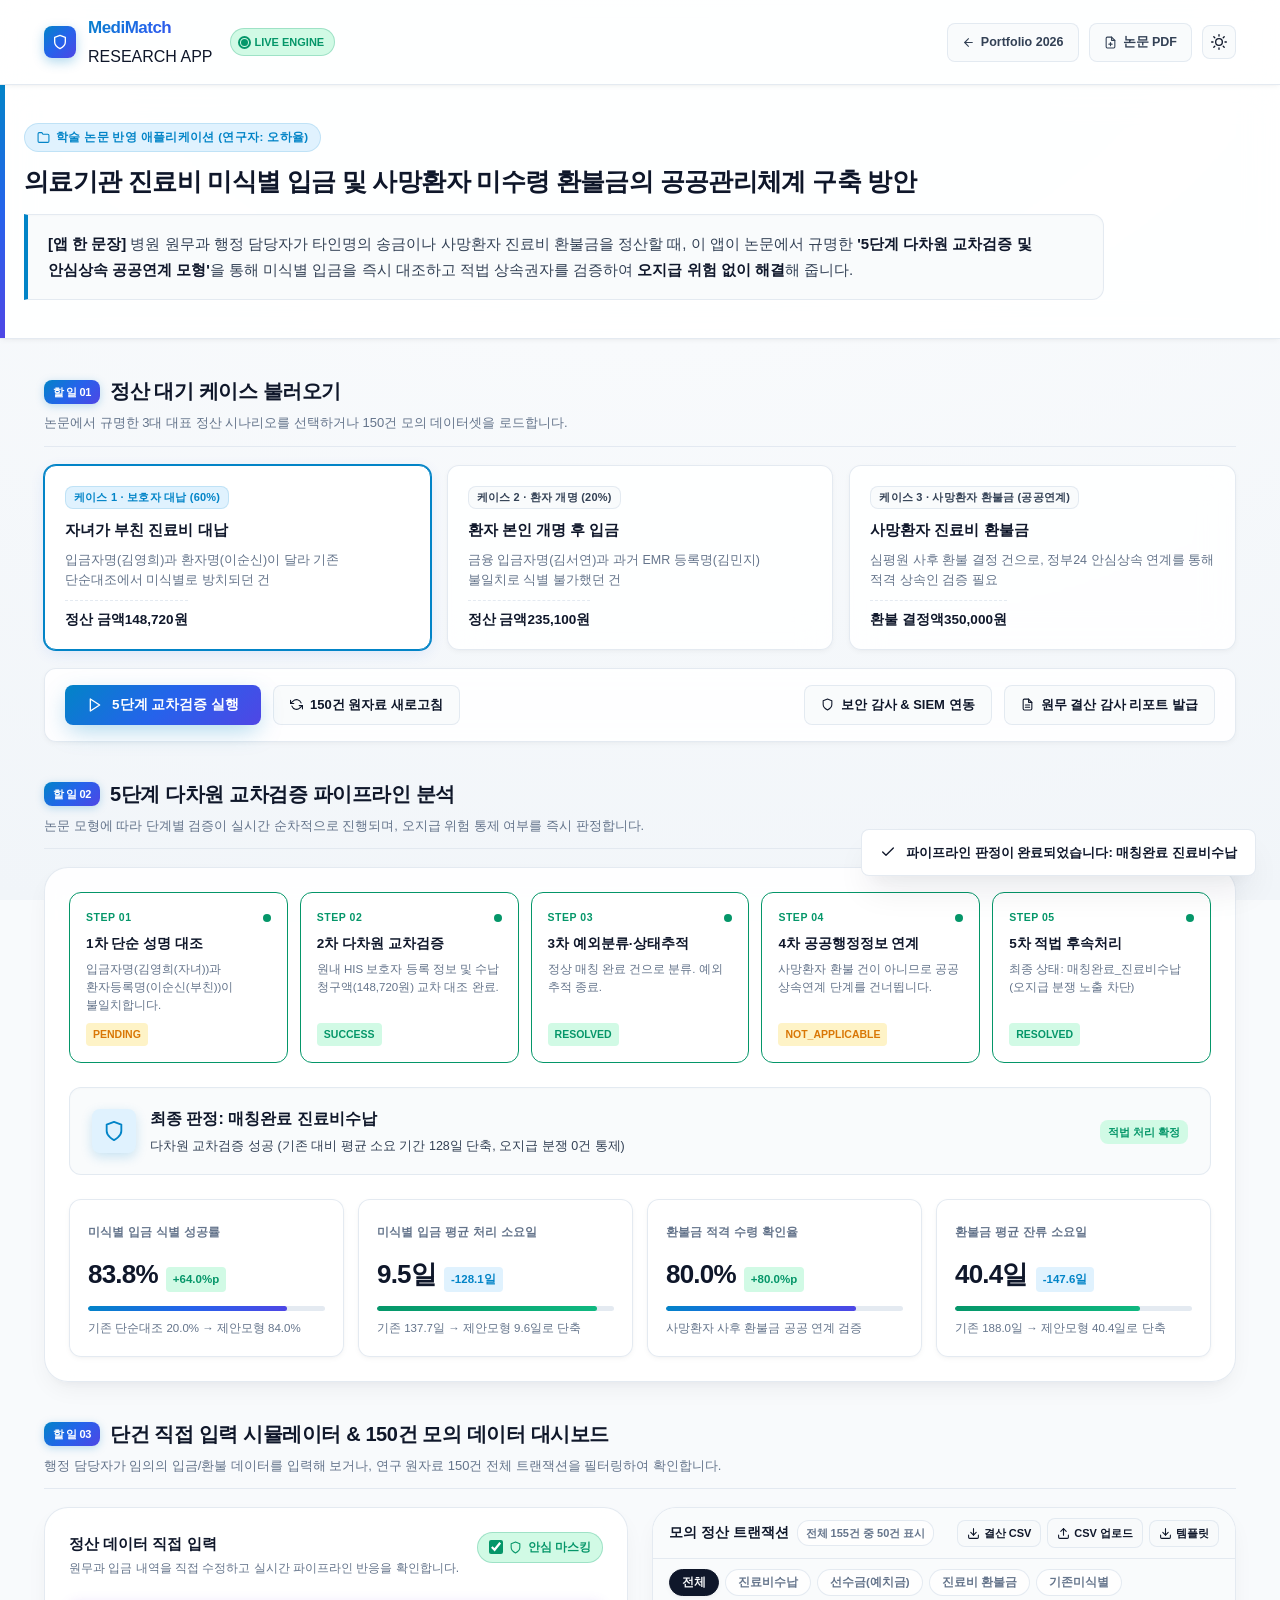
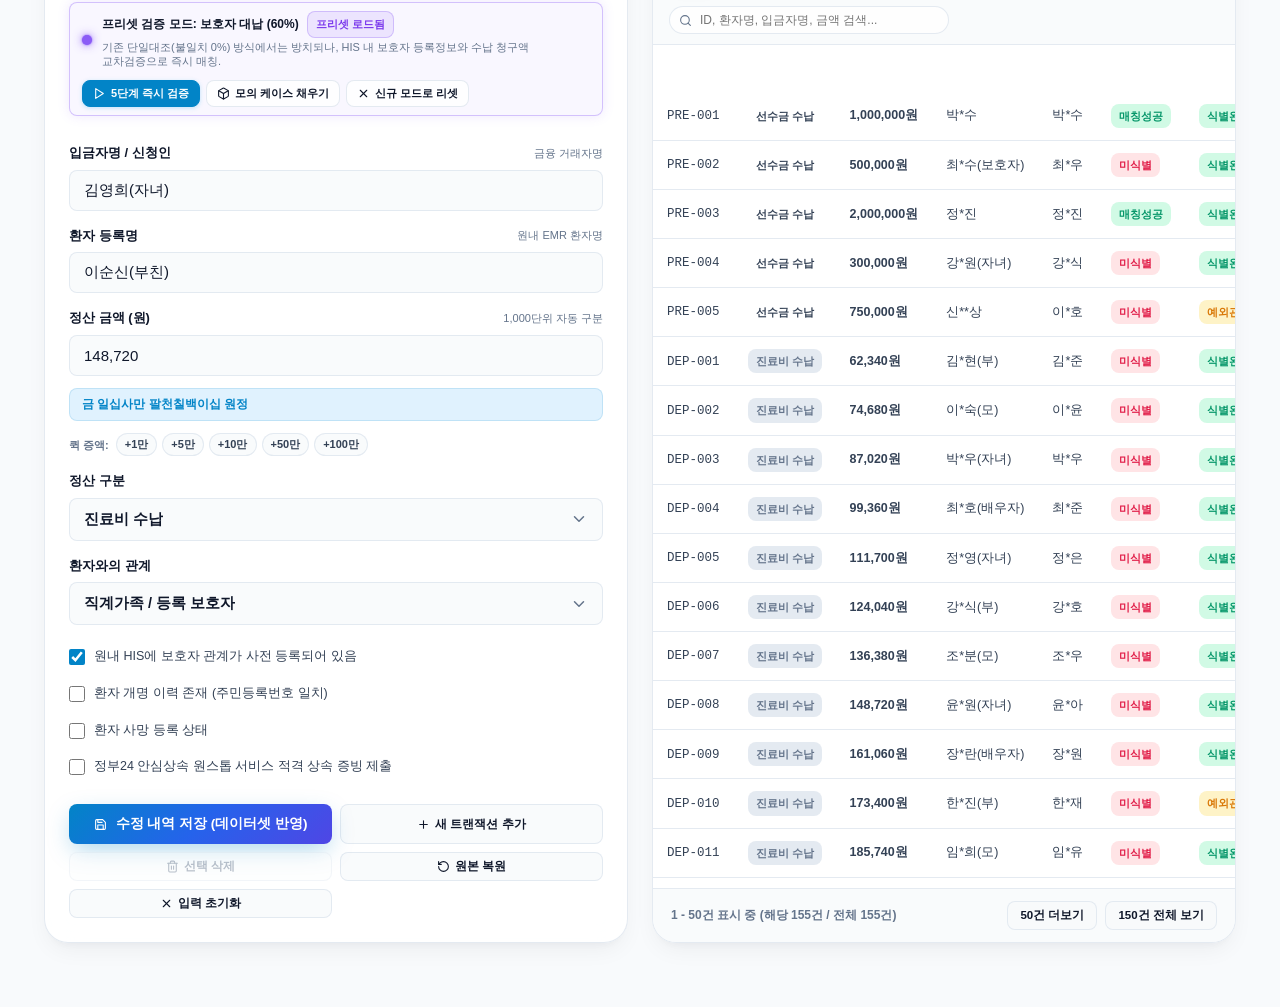
==== app/index.html @ f7909981 "feat: 과제 BR-B 논문 반영 앱(MediMatch) 추가 및 포트폴리오 섹션별 아코디언 목차 모드 적용 - 마지막 과제 BR-B 준수: MediMatch 웹 애플리케이션 구" ====
<!DOCTYPE html>
<html lang="ko" data-theme="light">

<head>
  <meta charset="UTF-8">
  <meta name="viewport" content="width=device-width, initial-scale=1.0">
  <meta http-equiv="Content-Security-Policy"
    content="default-src 'self'; script-src 'self' 'unsafe-inline'; style-src 'self' 'unsafe-inline' https://fonts.googleapis.com; font-src 'self' https://fonts.gstatic.com data:; img-src 'self' data: blob:; connect-src 'self' http://localhost:* ws://localhost:*; object-src 'none'; base-uri 'self'; form-action 'self';">
  <title>MediMatch | 의료기관 진료비 예외정산 & 공공관리 검증 솔루션</title>
  <meta name="description" content="학술 논문 연계 애플리케이션: 의료기관 진료비 미식별 입금 및 사망환자 미수령 환불금의 5단계 다차원 교차검증 및 공공연계 솔루션">
  <link rel="preconnect" href="https://fonts.googleapis.com">
  <link rel="preconnect" href="https://fonts.gstatic.com" crossorigin>
  <link href="https://fonts.googleapis.com/css2?family=Noto+Sans+KR:wght@300;400;500;700;900&display=swap"
    rel="stylesheet">
  <link rel="stylesheet" href="css/app.css">
  <link rel="icon" type="image/svg+xml"
    href="data:image/svg+xml,%3Csvg xmlns='http://www.w3.org/2000/svg' viewBox='0 0 32 32'%3E%3Crect width='32' height='32' rx='6' fill='%230284c7'/%3E%3Cpath d='M9 16h14M16 9v14' stroke='%23ffffff' stroke-width='3' stroke-linecap='round'/%3E%3C/svg%3E">
</head>

<body>
  <!-- 상단 글로벌 내비게이션 -->
  <header class="app-header" role="banner">
    <div class="nav-container">
      <a href="../index.html" class="nav-brand" aria-label="메인 포트폴리오로 이동">
        <div class="brand-icon-wrap" aria-hidden="true">
          <svg class="svg-icon" viewBox="0 0 24 24">
            <path d="M12 22s8-4 8-10V5l-8-3-8 3v7c0 6 8 10 8 10z"></path>
          </svg>
        </div>
        <div style="display:flex; flex-direction:column;">
          <span class="brand-title">MediMatch</span>
          <span class="brand-badge" style="margin-top:2px;">RESEARCH APP</span>
        </div>
        <div class="live-pulse-badge">
          <span class="pulse-ring-dot"></span>
          <span>LIVE ENGINE</span>
        </div>
      </a>

      <div class="nav-actions">
        <a href="../index.html#research" class="nav-btn" aria-label="연구 논문 섹션으로 이동">
          <svg class="svg-icon sm" viewBox="0 0 24 24" aria-hidden="true">
            <line x1="19" y1="12" x2="5" y2="12"></line>
            <polyline points="12 19 5 12 12 5"></polyline>
          </svg>
          <span>Portfolio 2026</span>
        </a>

        <a href="../research_paper/논문_오하율_261009.pdf" download class="nav-btn" aria-label="논문 PDF 다운로드">
          <svg class="svg-icon sm" viewBox="0 0 24 24" aria-hidden="true">
            <path d="M14 2H6a2 2 0 0 0-2 2v16a2 2 0 0 0 2 2h12a2 2 0 0 0 2-2V8z"></path>
            <polyline points="14 2 14 8 20 8"></polyline>
            <line x1="12" y1="18" x2="12" y2="12"></line>
            <line x1="9" y1="15" x2="15" y2="15"></line>
          </svg>
          <span>논문 PDF</span>
        </a>

        <button type="button" class="theme-toggle-btn" id="themeToggleBtn" aria-label="다크/라이트 테마 전환">
          <svg class="svg-icon theme-icon-sun" id="themeIconSun" viewBox="0 0 24 24" aria-hidden="true">
            <circle cx="12" cy="12" r="5"></circle>
            <line x1="12" y1="1" x2="12" y2="3"></line>
            <line x1="12" y1="21" x2="12" y2="23"></line>
            <line x1="4.22" y1="4.22" x2="5.64" y2="5.64"></line>
            <line x1="18.36" y1="18.36" x2="19.78" y2="19.78"></line>
            <line x1="1" y1="12" x2="3" y2="12"></line>
            <line x1="21" y1="12" x2="23" y2="12"></line>
            <line x1="4.22" y1="19.78" x2="5.64" y2="18.36"></line>
            <line x1="18.36" y1="5.64" x2="19.78" y2="4.22"></line>
          </svg>
          <svg class="svg-icon theme-icon-moon" id="themeIconMoon" viewBox="0 0 24 24" aria-hidden="true"
            style="display:none;">
            <path d="M21 12.79A9 9 0 1 1 11.21 3 7 7 0 0 0 21 12.79z"></path>
          </svg>
        </button>
      </div>
    </div>
  </header>

  <!-- 첫 화면 필수 배너 (과제 통과 기준 BRB-C03 준수) -->
  <section class="hero-banner" aria-label="논문 연계 안내">
    <div class="hero-content">
      <div class="hero-meta-tag">
        <svg class="svg-icon sm" viewBox="0 0 24 24" aria-hidden="true">
          <path d="M22 19a2 2 0 0 1-2 2H4a2 2 0 0 1-2-2V5a2 2 0 0 1 2-2h5l2 3h9a2 2 0 0 1 2 2z"></path>
        </svg>
        <span>학술 논문 반영 애플리케이션 (연구자: 오하율)</span>
      </div>

      <!-- 논문 제목 -->
      <h1 class="hero-paper-title">
        의료기관 진료비 미식별 입금 및 사망환자 미수령 환불금의 공공관리체계 구축 방안
      </h1>

      <!-- 누구를 어떻게 돕는가 1문장 (BRB-C01 / BRB-C03) -->
      <p class="hero-purpose-statement" id="purposeStatement">
        <strong>[앱 한 문장]</strong> 병원 원무과 행정 담당자가 타인명의 송금이나 사망환자 진료비 환불금을 정산할 때,
        이 앱이 논문에서 규명한 <strong>'5단계 다차원 교차검증 및 안심상속 공공연계 모형'</strong>을 통해
        미식별 입금을 즉시 대조하고 적법 상속권자를 검증하여 <strong>오지급 위험 없이 해결</strong>해 줍니다.
      </p>
    </div>
  </section>

  <!-- 메인 본문 컨테이너 -->
  <main class="main-wrapper" id="mainContent">

    <!-- [사용자가 할 일 1] 정산 대기 데이터 로드 및 대표 케이스 선택 (BRB-C02) -->
    <section class="task-section" aria-labelledby="task1Heading">
      <div class="section-head">
        <div class="section-head-left">
          <h2 id="task1Heading">
            <span class="section-step-num">할 일 01</span>
            정산 대기 케이스 불러오기
          </h2>
          <p class="section-head-desc">
            논문에서 규명한 3대 대표 정산 시나리오를 선택하거나 150건 모의 데이터셋을 로드합니다.
          </p>
        </div>
      </div>

      <!-- 3대 대표 시나리오 프리셋 카드 -->
      <div class="preset-grid" role="tablist" aria-label="대표 연구 케이스 선택">
        <button type="button" class="preset-card active" data-preset="guardian" role="tab" aria-selected="true">
          <span class="preset-badge">케이스 1 · 보호자 대납 (60%)</span>
          <h3 class="preset-title">자녀가 부친 진료비 대납</h3>
          <p class="preset-desc">입금자명(김영희)과 환자명(이순신)이 달라 기존 단순대조에서 미식별로 방치되던 건</p>
          <div class="preset-amount">
            <span>정산 금액</span>
            <span>148,720원</span>
          </div>
        </button>

        <button type="button" class="preset-card" data-preset="renamed" role="tab" aria-selected="false">
          <span class="preset-badge">케이스 2 · 환자 개명 (20%)</span>
          <h3 class="preset-title">환자 본인 개명 후 입금</h3>
          <p class="preset-desc">금융 입금자명(김서연)과 과거 EMR 등록명(김민지) 불일치로 식별 불가했던 건</p>
          <div class="preset-amount">
            <span>정산 금액</span>
            <span>235,100원</span>
          </div>
        </button>

        <button type="button" class="preset-card" data-preset="deceased" role="tab" aria-selected="false">
          <span class="preset-badge">케이스 3 · 사망환자 환불금 (공공연계)</span>
          <h3 class="preset-title">사망환자 진료비 환불금</h3>
          <p class="preset-desc">심평원 사후 환불 결정 건으로, 정부24 안심상속 연계를 통해 적격 상속인 검증 필요</p>
          <div class="preset-amount">
            <span>환불 결정액</span>
            <span>350,000원</span>
          </div>
        </button>
      </div>

      <!-- 액션 제어 바 -->
      <div class="control-bar">
        <div class="control-left">
          <button type="button" class="btn-primary" id="runPipelineBtn" aria-label="5단계 교차검증 실행">
            <svg class="svg-icon" viewBox="0 0 24 24" aria-hidden="true">
              <polygon points="5 3 19 12 5 21 5 3"></polygon>
            </svg>
            <span>5단계 교차검증 실행</span>
          </button>
          <button type="button" class="btn-secondary" id="loadBatchBtn" aria-label="150건 모의 데이터 갱신">
            <svg class="svg-icon sm" viewBox="0 0 24 24" aria-hidden="true">
              <polyline points="1 4 1 10 7 10"></polyline>
              <polyline points="23 20 23 14 17 14"></polyline>
              <path d="M20.49 9A9 9 0 0 0 5.64 5.64L1 10m22 4l-4.64 4.36A9 9 0 0 1 3.51 15"></path>
            </svg>
            <span>150건 원자료 새로고침</span>
          </button>
        </div>
        <div class="control-right">
          <button type="button" class="btn-secondary" id="openSiemModalBtn" aria-label="보안 감사 & SIEM 연동 센터">
            <svg class="svg-icon sm" viewBox="0 0 24 24" aria-hidden="true">
              <path d="M12 22s8-4 8-10V5l-8-3-8 3v7c0 6 8 10 8 10z"></path>
            </svg>
            <span>보안 감사 & SIEM 연동</span>
          </button>
          <button type="button" class="btn-secondary" id="openReportBtn" aria-label="원무 감사 리포트 발급">
            <svg class="svg-icon sm" viewBox="0 0 24 24" aria-hidden="true">
              <path d="M14 2H6a2 2 0 0 0-2 2v16a2 2 0 0 0 2 2h12a2 2 0 0 0 2-2V8z"></path>
              <polyline points="14 2 14 8 20 8"></polyline>
              <line x1="16" y1="13" x2="8" y2="13"></line>
              <line x1="16" y1="17" x2="8" y2="17"></line>
            </svg>
            <span>원무 결산 감사 리포트 발급</span>
          </button>
        </div>
      </div>
    </section>

    <!-- [사용자가 할 일 2] 5단계 다차원 교차검증 파이프라인 시각화 및 실행 (BRB-C02, BRB-C04) -->
    <section class="task-section" aria-labelledby="task2Heading">
      <div class="section-head">
        <div class="section-head-left">
          <h2 id="task2Heading">
            <span class="section-step-num">할 일 02</span>
            5단계 다차원 교차검증 파이프라인 분석
          </h2>
          <p class="section-head-desc">
            논문 모형에 따라 단계별 검증이 실시간 순차적으로 진행되며, 오지급 위험 통제 여부를 즉시 판정합니다.
          </p>
        </div>
      </div>

      <div class="pipeline-card">
        <!-- 5단계 플로우 노드 그리드 -->
        <div class="pipeline-diagram" id="pipelineDiagram">
          <!-- Step 1 -->
          <div class="pipeline-node" id="nodeStep1">
            <div class="node-header">
              <span class="node-step-tag">STEP 01</span>
              <span class="node-status-dot"></span>
            </div>
            <h4 class="node-title">1차 단순 성명 대조</h4>
            <p class="node-desc">금융 입금자명과 환자 등록명 1:1 단순 일치 여부 대조</p>
            <span class="node-result-badge">대기 중</span>
          </div>

          <!-- Step 2 -->
          <div class="pipeline-node" id="nodeStep2">
            <div class="node-header">
              <span class="node-step-tag">STEP 02</span>
              <span class="node-status-dot"></span>
            </div>
            <h4 class="node-title">2차 다차원 교차검증</h4>
            <p class="node-desc">HIS 진료기간·보호자명·생년월일·청구금액 복합 대조</p>
            <span class="node-result-badge">대기 중</span>
          </div>

          <!-- Step 3 -->
          <div class="pipeline-node" id="nodeStep3">
            <div class="node-header">
              <span class="node-step-tag">STEP 03</span>
              <span class="node-status-dot"></span>
            </div>
            <h4 class="node-title">3차 예외분류·상태추적</h4>
            <p class="node-desc">식별 불가 건의 사유코드 부여 및 장기미식별 큐 이관</p>
            <span class="node-result-badge">대기 중</span>
          </div>

          <!-- Step 4 -->
          <div class="pipeline-node" id="nodeStep4">
            <div class="node-header">
              <span class="node-step-tag">STEP 04</span>
              <span class="node-status-dot"></span>
            </div>
            <h4 class="node-title">4차 공공행정정보 연계</h4>
            <p class="node-desc">사망환자 안심상속 원스톱 상속인 법적 대리권 검증</p>
            <span class="node-result-badge">대기 중</span>
          </div>

          <!-- Step 5 -->
          <div class="pipeline-node" id="nodeStep5">
            <div class="node-header">
              <span class="node-step-tag">STEP 05</span>
              <span class="node-status-dot"></span>
            </div>
            <h4 class="node-title">5차 적법 후속처리</h4>
            <p class="node-desc">진료비 자동수납 또는 환불금 지급 종결 (오지급 원천차단)</p>
            <span class="node-result-badge">대기 중</span>
          </div>
        </div>

        <!-- 최종 판정 요약 배너 -->
        <div class="eval-result-card">
          <div class="eval-left">
            <div class="eval-icon-badge">
              <svg class="svg-icon lg" viewBox="0 0 24 24" aria-hidden="true">
                <path d="M12 22s8-4 8-10V5l-8-3-8 3v7c0 6 8 10 8 10z"></path>
              </svg>
            </div>
            <div>
              <h3 class="eval-status-title" id="evalStatusTitle">최종 판정: 분석 대기</h3>
              <p class="eval-status-detail" id="evalStatusDetail">
                상단의 '5단계 교차검증 실행' 버튼을 누르면 실시간 분석이 시작됩니다.
              </p>
            </div>
          </div>
          <div>
            <span class="badge badge-neutral" id="evalBadge">대기 상태</span>
          </div>
        </div>

        <!-- 논문 핵심 연구 지표 비교 카드 (BRB-C04 논문 수치 반영) -->
        <div class="metrics-grid">
          <div class="metric-card">
            <span class="metric-label">미식별 입금 식별 성공률</span>
            <div class="metric-numbers">
              <span class="metric-val-main" id="statDepRate">84.0%</span>
              <span class="metric-diff-badge up">+64.0%p</span>
            </div>
            <div class="metric-bar-track">
              <div class="metric-bar-fill" id="barDepRate" style="width: 84%;"></div>
            </div>
            <p class="metric-compare">기존 단순대조 20.0% &rarr; 제안모형 84.0%</p>
          </div>

          <div class="metric-card">
            <span class="metric-label">미식별 입금 평균 처리 소요일</span>
            <div class="metric-numbers">
              <span class="metric-val-main" id="statDepDays">9.6일</span>
              <span class="metric-diff-badge down">-128.1일</span>
            </div>
            <div class="metric-bar-track">
              <div class="metric-bar-fill success" id="barDepDays" style="width: 93%;"></div>
            </div>
            <p class="metric-compare">기존 137.7일 &rarr; 제안모형 9.6일로 단축</p>
          </div>

          <div class="metric-card">
            <span class="metric-label">환불금 적격 수령 확인율</span>
            <div class="metric-numbers">
              <span class="metric-val-main" id="statRefRate">80.0%</span>
              <span class="metric-diff-badge up">+80.0%p</span>
            </div>
            <div class="metric-bar-track">
              <div class="metric-bar-fill" id="barRefRate" style="width: 80%;"></div>
            </div>
            <p class="metric-compare">사망환자 사후 환불금 공공 연계 검증</p>
          </div>

          <div class="metric-card">
            <span class="metric-label">환불금 평균 잔류 소요일</span>
            <div class="metric-numbers">
              <span class="metric-val-main" id="statRefDays">40.4일</span>
              <span class="metric-diff-badge down">-147.6일</span>
            </div>
            <div class="metric-bar-track">
              <div class="metric-bar-fill success" id="barRefDays" style="width: 78.5%;"></div>
            </div>
            <p class="metric-compare">기존 188.0일 &rarr; 제안모형 40.4일로 단축</p>
          </div>
        </div>
      </div>
    </section>

    <!-- [사용자가 할 일 3] 직접 시뮬레이션 및 데이터 안전성 검증 (BRB-C02, BRB-C05) -->
    <section class="task-section" aria-labelledby="task3Heading">
      <div class="section-head">
        <div class="section-head-left">
          <h2 id="task3Heading">
            <span class="section-step-num">할 일 03</span>
            단건 직접 입력 시뮬레이터 & 150건 모의 데이터 대시보드
          </h2>
          <p class="section-head-desc">
            행정 담당자가 임의의 입금/환불 데이터를 입력해 보거나, 연구 원자료 150건 전체 트랜잭션을 필터링하여 확인합니다.
          </p>
        </div>
      </div>

      <div class="sim-form-grid">
        <!-- 직접 입력 폼 (잘못된 입력에도 중단되지 않는 방어적 코딩 적용) -->
        <div class="form-panel">
          <div
            style="display:flex; align-items:flex-start; justify-content:space-between; gap:10px; margin-bottom:8px; flex-wrap:wrap;">
            <div>
              <h3 style="font-size:15px; font-weight:800; margin-bottom:2px;">정산 데이터 직접 입력</h3>
              <p style="font-size:12px; color:var(--text-light);">
                원무과 입금 내역을 직접 수정하고 실시간 파이프라인 반응을 확인합니다.
              </p>
            </div>
            <label class="security-toggle-label" title="개인정보보호법 제29조 안전조치에 따른 성명 마스킹 시뮬레이션">
              <input type="checkbox" id="maskingToggle" checked>
              <svg class="svg-icon sm" viewBox="0 0 24 24">
                <path d="M12 22s8-4 8-10V5l-8-3-8 3v7c0 6 8 10 8 10z"></path>
              </svg>
              <span>안심 마스킹</span>
            </label>
          </div>

          <!-- 대화형 시뮬레이션 제어 바 (실무 테스트 컨트롤러) -->
          <div class="form-target-indicator mode-direct" id="formTargetIndicator" role="region" aria-label="시뮬레이션 모드 및 빠른 테스트 제어">
            <div class="target-indicator-left">
              <span class="target-indicator-dot" id="targetIndicatorDot"></span>
              <div class="target-indicator-info">
                <div class="target-indicator-title-row">
                  <span class="target-indicator-label" id="targetIndicatorLabel">신규 직접 시뮬레이션 모드</span>
                  <span class="badge badge-live" id="targetIndicatorBadge">직접 입력 중</span>
                </div>
                <div class="target-indicator-sub" id="targetIndicatorSub">아래 입력값을 실시간 수정하거나 빠른 테스트 액션으로 즉시 검증하세요.</div>
              </div>
            </div>
            <div class="target-indicator-actions" id="targetIndicatorActions">
              <button type="button" class="indicator-action-btn primary" id="btnIndicatorRunSim"
                title="현재 입력값으로 5단계 교차검증 파이프라인 즉시 시뮬레이션">
                <svg class="svg-icon sm" viewBox="0 0 24 24" aria-hidden="true">
                  <polygon points="5 3 19 12 5 21 5 3"></polygon>
                </svg>
                <span>5단계 즉시 검증</span>
              </button>
              <button type="button" class="indicator-action-btn" id="btnIndicatorAutoFill"
                title="선수금 수납·보호자 대납·개명 등 실무 모의 케이스 자동 채우기">
                <svg class="svg-icon sm" viewBox="0 0 24 24" aria-hidden="true">
                  <path
                    d="M21 16V8a2 2 0 0 0-1-1.73l-7-4a2 2 0 0 0-2 0l-7 4A2 2 0 0 0 3 8v8a2 2 0 0 0 1 1.73l7 4a2 2 0 0 0 2 0l7-4A2 2 0 0 0 21 16z">
                  </path>
                  <polyline points="3.27 6.96 12 12.01 20.73 6.96"></polyline>
                  <line x1="12" y1="22.08" x2="12" y2="12"></line>
                </svg>
                <span>모의 케이스 채우기</span>
              </button>
              <button type="button" class="indicator-action-btn" id="btnIndicatorReset" title="신규 기본 입력 모드로 초기화"
                style="display:none;">
                <svg class="svg-icon sm" viewBox="0 0 24 24" aria-hidden="true">
                  <line x1="18" y1="6" x2="6" y2="18"></line>
                  <line x1="6" y1="6" x2="18" y2="18"></line>
                </svg>
                <span>신규 모드로 리셋</span>
              </button>
              <button type="button" class="indicator-action-btn success" id="btnIndicatorSaveRow"
                title="수정된 내용을 현재 선택된 테이블 행에 즉시 반영" style="display:none;">
                <svg class="svg-icon sm" viewBox="0 0 24 24" aria-hidden="true">
                  <polyline points="20 6 9 17 4 12"></polyline>
                </svg>
                <span>행 반영 저장</span>
              </button>
            </div>
          </div>

          <form id="simForm" onsubmit="return false;"
            style="display:flex; flex-direction:column; gap:14px; margin-top:10px;">
            <div class="form-group">
              <label class="form-label" for="inputDepositor">
                <span>입금자명 / 신청인</span>
                <span class="form-hint">금융 거래자명</span>
              </label>
              <input type="text" id="inputDepositor" class="form-input" value="김영희(자녀)" required maxlength="20">
            </div>

            <div class="form-group">
              <label class="form-label" for="inputPatient">
                <span>환자 등록명</span>
                <span class="form-hint">원내 EMR 환자명</span>
              </label>
              <input type="text" id="inputPatient" class="form-input" value="이순신(부친)" required maxlength="20">
            </div>

            <div class="form-group">
              <label class="form-label" for="inputAmount">
                <span>정산 금액 (원)</span>
                <span class="form-hint">1,000단위 자동 구분</span>
              </label>
              <input type="text" inputmode="numeric" id="inputAmount" class="form-input" value="148,720" required
                placeholder="예: 148,720" autocomplete="off">
              <p class="amount-korean-readout" id="amountKoreanReadout" aria-live="polite">금 일십사만 팔천칠백이십 원정</p>
              <div class="amount-quick-chips" role="group" aria-label="금액 빠른 증액">
                <span class="quick-chip-label">퀵 증액:</span>
                <button type="button" class="quick-amount-chip" data-add="10000">+1만</button>
                <button type="button" class="quick-amount-chip" data-add="50000">+5만</button>
                <button type="button" class="quick-amount-chip" data-add="100000">+10만</button>
                <button type="button" class="quick-amount-chip" data-add="500000">+50만</button>
                <button type="button" class="quick-amount-chip" data-add="1000000">+100만</button>
              </div>
            </div>

            <!-- Custom Select 1: 정산 구분 (진료비 수납 / 선수금·예치금 수납 / 진료비 환불금) -->
            <div class="form-group">
              <label class="form-label" id="caseTypeLabel">정산 구분</label>
              <div class="custom-select-wrapper" id="caseTypeSelectWrapper">
                <button type="button" class="custom-select-trigger" id="caseTypeTrigger" aria-labelledby="caseTypeLabel"
                  aria-haspopup="listbox" aria-expanded="false">
                  <span class="custom-select-value" id="caseTypeValue">진료비 수납</span>
                  <svg class="svg-icon custom-select-arrow" viewBox="0 0 24 24" aria-hidden="true">
                    <polyline points="6 9 12 15 18 9"></polyline>
                  </svg>
                </button>
                <ul class="custom-select-dropdown" id="caseTypeDropdown" role="listbox" aria-labelledby="caseTypeLabel">
                  <li class="custom-select-option selected" data-value="DEPOSIT" role="option" aria-selected="true">
                    <div class="option-title">진료비 수납</div>
                    <div class="option-desc">환자 진료비 본인부담금 수납 대사 및 정산</div>
                  </li>
                  <li class="custom-select-option" data-value="PREPAYMENT" role="option" aria-selected="false">
                    <div class="option-title">선수금(예치금) 수납</div>
                    <div class="option-desc">입원 중간수납·퇴원 정산·차기 외래 진료비 사전 예치금 대체 수납</div>
                  </li>
                  <li class="custom-select-option" data-value="REFUND" role="option" aria-selected="false">
                    <div class="option-title">진료비 환불금</div>
                    <div class="option-desc">사후 심사정산 과오납금 적격 수령권자 환불</div>
                  </li>
                </ul>
                <select id="inputCaseType" class="form-select-hidden" aria-hidden="true" tabindex="-1">
                  <option value="DEPOSIT" selected>진료비 수납</option>
                  <option value="PREPAYMENT">선수금(예치금) 수납</option>
                  <option value="REFUND">진료비 환불금</option>
                </select>
              </div>
            </div>

            <!-- Custom Select 2: 환자와의 관계 (실무 용어 개선 적용) -->
            <div class="form-group">
              <label class="form-label" id="relationLabel">환자와의 관계</label>
              <div class="custom-select-wrapper" id="relationSelectWrapper">
                <button type="button" class="custom-select-trigger" id="relationTrigger" aria-labelledby="relationLabel"
                  aria-haspopup="listbox" aria-expanded="false">
                  <span class="custom-select-value" id="relationValue">직계가족 / 등록 보호자</span>
                  <svg class="svg-icon custom-select-arrow" viewBox="0 0 24 24" aria-hidden="true">
                    <polyline points="6 9 12 15 18 9"></polyline>
                  </svg>
                </button>
                <ul class="custom-select-dropdown" id="relationDropdown" role="listbox" aria-labelledby="relationLabel">
                  <li class="custom-select-option selected" data-value="GUARDIAN" role="option" aria-selected="true">
                    <div class="option-title">직계가족 / 등록 보호자</div>
                    <div class="option-desc">원내 HIS에 가족관계 사전 등록 완료된 보호자</div>
                  </li>
                  <li class="custom-select-option" data-value="SELF" role="option" aria-selected="false">
                    <div class="option-title">환자 본인 (수진자)</div>
                    <div class="option-desc">수진자 본인 명의 계좌 또는 개명 이력 일치자</div>
                  </li>
                  <li class="custom-select-option" data-value="HEIR" role="option" aria-selected="false">
                    <div class="option-title">적격 상속인 (사망환자)</div>
                    <div class="option-desc">정부24 안심상속 원스톱 서비스 적격 상속권자</div>
                  </li>
                  <li class="custom-select-option" data-value="UNKNOWN" role="option" aria-selected="false">
                    <div class="option-title">기타 대납자 (관계 미등록)</div>
                    <div class="option-desc">원내 관계 미등록 지인·직장·불명 대납 건 (정밀 소명 대기)</div>
                  </li>
                </ul>
                <select id="inputRelation" class="form-select-hidden" aria-hidden="true" tabindex="-1">
                  <option value="GUARDIAN" selected>직계가족 / 등록 보호자</option>
                  <option value="SELF">환자 본인 (수진자)</option>
                  <option value="HEIR">적격 상속인 (사망환자)</option>
                  <option value="UNKNOWN">기타 대납자 (관계 미등록)</option>
                </select>
              </div>
            </div>

            <div class="form-group" style="margin-top:2px;">
              <label class="form-checkbox-label">
                <input type="checkbox" id="checkGuardianReg" checked>
                <span>원내 HIS에 보호자 관계가 사전 등록되어 있음</span>
              </label>
              <label class="form-checkbox-label">
                <input type="checkbox" id="checkRenamed">
                <span>환자 개명 이력 존재 (주민등록번호 일치)</span>
              </label>
              <div class="renamed-details-box" id="renamedDetailsBox" style="display:none;">
                <label class="form-label" for="inputPrevPatientName" style="font-size:12px;">
                  <span>개명 전 과거 등록명 (HIS 이력)</span>
                  <span class="form-hint">주민등록번호 연계 확인</span>
                </label>
                <input type="text" id="inputPrevPatientName" class="form-input"
                  style="padding:6px 10px; font-size:13px;" placeholder="예: 김민지(개명전)" value="김민지(개명전)">
              </div>
              <label class="form-checkbox-label">
                <input type="checkbox" id="checkDeceased">
                <span>환자 사망 등록 상태</span>
              </label>
              <label class="form-checkbox-label">
                <input type="checkbox" id="checkPublicProof">
                <span>정부24 안심상속 원스톱 서비스 적격 상속 증빙 제출</span>
              </label>
            </div>

            <!-- 실무자 오입력 대응: 수정 저장 / 신규 등록 / 원본 복원 / 초기화 버튼군 -->
            <div class="form-action-buttons">
              <button type="button" id="saveTransactionBtn" class="btn-primary sm"
                title="현재 수정한 내역을 데이터셋에 즉시 반영하고 통계를 재계산합니다">
                <svg class="svg-icon sm" viewBox="0 0 24 24" aria-hidden="true">
                  <path d="M19 21H5a2 2 0 0 1-2-2V5a2 2 0 0 1 2-2h11l5 5v11a2 2 0 0 1-2 2z"></path>
                  <polyline points="17 21 17 13 7 13 7 21"></polyline>
                  <polyline points="7 3 7 8 15 8"></polyline>
                </svg>
                <span>수정 내역 저장 (데이터셋 반영)</span>
              </button>
              <button type="button" id="addNewTransactionBtn" class="btn-secondary sm"
                title="현재 입력값으로 신규 트랜잭션을 생성하여 150건 목록에 추가합니다">
                <svg class="svg-icon sm" viewBox="0 0 24 24" aria-hidden="true">
                  <line x1="12" y1="5" x2="12" y2="19"></line>
                  <line x1="5" y1="12" x2="19" y2="12"></line>
                </svg>
                <span>새 트랜잭션 추가</span>
              </button>
              <button type="button" id="deleteTransactionBtn" class="btn-danger sm" title="선택된 트랜잭션을 데이터셋에서 완전히 삭제합니다"
                disabled>
                <svg class="svg-icon sm" viewBox="0 0 24 24" aria-hidden="true">
                  <polyline points="3 6 5 6 21 6"></polyline>
                  <path d="M19 6v14a2 2 0 0 1-2 2H7a2 2 0 0 1-2-2V6m3 0V4a2 2 0 0 1 2-2h4a2 2 0 0 1 2 2v2"></path>
                  <line x1="10" y1="11" x2="10" y2="17"></line>
                  <line x1="14" y1="11" x2="14" y2="17"></line>
                </svg>
                <span>선택 삭제</span>
              </button>
              <button type="button" id="revertTransactionBtn" class="btn-secondary sm"
                title="선택된 트랜잭션의 수정 전 최초 원본 데이터로 되돌립니다">
                <svg class="svg-icon sm" viewBox="0 0 24 24" aria-hidden="true">
                  <path d="M3 12a9 9 0 1 0 9-9 9.75 9.75 0 0 0-6.74 2.74L3 8"></path>
                  <path d="M3 3v5h5"></path>
                </svg>
                <span>원본 복원</span>
              </button>
              <button type="button" id="resetFormBtn" class="btn-secondary sm" title="입력 필드를 초기화합니다">
                <svg class="svg-icon sm" viewBox="0 0 24 24" aria-hidden="true">
                  <line x1="18" y1="6" x2="6" y2="18"></line>
                  <line x1="6" y1="6" x2="18" y2="18"></line>
                </svg>
                <span>입력 초기화</span>
              </button>
            </div>

            <div id="formFeedback" class="form-feedback" role="alert" aria-live="assertive"></div>
          </form>
        </div>

        <!-- 150건 모의 데이터셋 테이블 (연구 원자료 기반) -->
        <div class="table-card">
          <div class="table-header-panel">
            <!-- 1단: 제목 + 데이터셋 건수 뱃지 + 우측 CSV 액션 버튼군 -->
            <div class="table-header-top">
              <div class="table-title-group">
                <span class="table-main-title">모의 정산 트랜잭션</span>
                <span id="tableCountBadge" class="table-count-badge">전체 150건 중 50건 표시</span>
              </div>
              <div class="table-actions-extra">
                <button type="button" class="btn-secondary sm" id="exportReconciledCsvBtn"
                  title="현재 정산 완료된 전체 데이터셋(수정 내역 포함)을 CSV 파일로 다운로드합니다">
                  <svg class="svg-icon sm" viewBox="0 0 24 24" aria-hidden="true">
                    <path d="M21 15v4a2 2 0 0 1-2 2H5a2 2 0 0 1-2-2v-4"></path>
                    <polyline points="7 10 12 15 17 10"></polyline>
                    <line x1="12" y1="15" x2="12" y2="3"></line>
                  </svg>
                  <span>결산 CSV</span>
                </button>
                <label for="csvFileInput" class="btn-secondary sm" style="cursor:pointer;"
                  title="사용자 CSV 파일 업로드 (Injection 방어 적용)">
                  <svg class="svg-icon sm" viewBox="0 0 24 24">
                    <path d="M21 15v4a2 2 0 0 1-2 2H5a2 2 0 0 1-2-2v-4"></path>
                    <polyline points="17 8 12 3 7 8"></polyline>
                    <line x1="12" y1="3" x2="12" y2="15"></line>
                  </svg>
                  <span>CSV 업로드</span>
                </label>
                <input type="file" id="csvFileInput" accept=".csv" style="display:none;">
                <button type="button" class="btn-secondary sm" id="downloadCsvTemplateBtn" title="모의 테스트용 CSV 템플릿 다운로드">
                  <svg class="svg-icon sm" viewBox="0 0 24 24">
                    <path d="M21 15v4a2 2 0 0 1-2 2H5a2 2 0 0 1-2-2v-4"></path>
                    <polyline points="7 10 12 15 17 10"></polyline>
                    <line x1="12" y1="15" x2="12" y2="3"></line>
                  </svg>
                  <span>템플릿</span>
                </button>
              </div>
            </div>

            <!-- 2단: 필터 칩 버튼군 + 우측 검색 바 -->
            <div class="table-filter-subbar">
              <div class="filter-btn-group" role="tablist" aria-label="데이터 필터">
                <button type="button" class="filter-chip active" data-filter="all">전체</button>
                <button type="button" class="filter-chip" data-filter="deposit">진료비수납</button>
                <button type="button" class="filter-chip" data-filter="prepayment">선수금(예치금)</button>
                <button type="button" class="filter-chip" data-filter="refund">진료비 환불금</button>
                <button type="button" class="filter-chip" data-filter="unidentified">기존미식별</button>
              </div>
              <div class="table-search-box">
                <svg class="svg-icon sm" viewBox="0 0 24 24" aria-hidden="true">
                  <circle cx="11" cy="11" r="8"></circle>
                  <line x1="21" y1="21" x2="16.65" y2="16.65"></line>
                </svg>
                <input type="text" id="tableSearchInput" placeholder="ID, 환자명, 입금자명, 금액 검색..."
                  class="table-search-input" aria-label="테이블 트랜잭션 검색">
                <button type="button" id="clearSearchBtn" class="clear-search-btn" aria-label="검색어 지우기"
                  style="display:none;">
                  <svg class="svg-icon sm" viewBox="0 0 24 24">
                    <line x1="18" y1="6" x2="6" y2="18"></line>
                    <line x1="6" y1="6" x2="18" y2="18"></line>
                  </svg>
                </button>
              </div>
            </div>
          </div>
          <div class="table-scroll-hint">
            <svg class="svg-icon sm" viewBox="0 0 24 24" aria-hidden="true" style="margin-right:4px;">
              <polyline points="17 11 12 6 7 11"></polyline>
              <polyline points="17 18 12 13 7 18"></polyline>
            </svg>
            <span>가로로 스크롤하여 대조 결과 및 소요일수 상세를 확인할 수 있습니다.</span>
          </div>

          <div class="table-responsive">
            <table class="data-table" aria-label="150건 연구 데이터셋 목록">
              <thead>
                <tr>
                  <th scope="col">ID</th>
                  <th scope="col">구분</th>
                  <th scope="col">금액</th>
                  <th scope="col">입금자</th>
                  <th scope="col">환자</th>
                  <th scope="col">기존대조</th>
                  <th scope="col">제안모형</th>
                  <th scope="col">소요일수</th>
                  <th scope="col">최종결과</th>
                  <th scope="col" style="text-align:center; width:55px;">관리</th>
                </tr>
              </thead>
              <tbody id="sampleTableBody">
                <!-- Data loaded via app.js -->
              </tbody>
            </table>
          </div>

          <div class="table-pagination-bar" id="tablePaginationBar">
            <span class="pagination-info" id="paginationInfo">1 - 50건 표시 중 (전체 150건)</span>
            <div class="pagination-actions">
              <button type="button" class="btn-secondary sm" id="loadMoreRowsBtn">50건 더보기</button>
              <button type="button" class="btn-secondary sm" id="showAllRowsBtn">150건 전체 보기</button>
            </div>
          </div>
        </div>
      </div>
    </section>

  </main>

  <!-- 원무 감사 리포트 발급 모달 (BRB-C02 Task 3) -->
  <div class="modal-overlay" id="reportModal" role="dialog" aria-modal="true" aria-labelledby="modalTitle">
    <div class="modal-card">
      <div class="modal-header">
        <h3 class="modal-title" id="modalTitle">
          <svg class="svg-icon" viewBox="0 0 24 24" aria-hidden="true">
            <path d="M14 2H6a2 2 0 0 0-2 2v16a2 2 0 0 0 2 2h12a2 2 0 0 0 2-2V8z"></path>
            <polyline points="14 2 14 8 20 8"></polyline>
          </svg>
          <span>원무 결산 진료비 예외정산 감사 증적 보고서</span>
        </h3>
        <button type="button" class="modal-close-btn" id="modalCloseBtn" aria-label="닫기">
          <svg class="svg-icon" viewBox="0 0 24 24" aria-hidden="true">
            <line x1="18" y1="6" x2="6" y2="18"></line>
            <line x1="6" y1="6" x2="18" y2="18"></line>
          </svg>
        </button>
      </div>

      <div class="modal-body" id="reportBodyContent">
        <!-- Dynamically filled by app.js -->
      </div>

      <div class="modal-footer">
        <button type="button" class="btn-secondary" id="modalCancelBtn">닫기</button>
        <button type="button" class="btn-primary" id="printReportBtn">
          <svg class="svg-icon sm" viewBox="0 0 24 24" aria-hidden="true">
            <polyline points="6 9 6 2 18 2 18 9"></polyline>
            <path d="M6 18H4a2 2 0 0 1-2-2v-5a2 2 0 0 1 2-2h16a2 2 0 0 1 2 2v5a2 2 0 0 1-2 2h-2"></path>
            <rect x="6" y="14" width="12" height="8"></rect>
          </svg>
          <span>보고서 인쇄 / PDF 저장</span>
        </button>
      </div>
    </div>
  </div>

  <!-- 의료정보보호 감사 & 외부 SIEM 실시간 연동 센터 모달 -->
  <div class="modal-overlay" id="siemModal" role="dialog" aria-modal="true" aria-labelledby="siemModalTitle">
    <div class="modal-card" style="max-width: 820px;">
      <div class="modal-header">
        <h3 class="modal-title" id="siemModalTitle">
          <svg class="svg-icon" viewBox="0 0 24 24" aria-hidden="true">
            <path d="M12 22s8-4 8-10V5l-8-3-8 3v7c0 6 8 10 8 10z"></path>
          </svg>
          <span>의료정보보호 감사 & 외부 SIEM 실시간 연계 센터</span>
        </h3>
        <button type="button" class="modal-close-btn" id="siemModalCloseBtn" aria-label="닫기">
          <svg class="svg-icon" viewBox="0 0 24 24" aria-hidden="true">
            <line x1="18" y1="6" x2="6" y2="18"></line>
            <line x1="6" y1="6" x2="18" y2="18"></line>
          </svg>
        </button>
      </div>

      <div class="modal-body" style="gap: 16px;">
        <!-- SIEM 통신 상태 메트릭 바 -->
        <div class="siem-status-card">
          <div class="siem-status-row">
            <div class="siem-status-item">
              <span class="siem-lbl">연계 프로토콜</span>
              <strong class="siem-val">Syslog RFC 5424 / Splunk HEC JSON</strong>
            </div>
            <div class="siem-status-item">
              <span class="siem-lbl">원격 SIEM 수집 서버</span>
              <strong class="siem-val">https://siem.hospital-audit.internal:8088/services/collector/raw</strong>
            </div>
            <div class="siem-status-item">
              <span class="siem-lbl">보안 전송 규격</span>
              <span class="siem-badge active">● HTTPS / TLS 1.3 암호화 스트림 활성화</span>
            </div>
          </div>
          <div class="siem-operator-bar">
            <span><strong>접속 작업자:</strong> EMP-2026-MED01 (원무과 수납정산팀 / 오하율)</span>
            <span><strong>보안 인증:</strong> PIPA 제29조 안전성확보 조치 이행 (HMAC-SHA256 전자서명)</span>
          </div>
        </div>

        <!-- 실시간 SIEM 감사 이벤트 스트림 터미널 -->
        <div class="siem-terminal-wrap">
          <div class="siem-terminal-header">
            <div style="display:flex; align-items:center; gap:6px;">
              <span class="siem-dot red"></span>
              <span class="siem-dot yellow"></span>
              <span class="siem-dot green"></span>
              <span style="font-size:11.5px; font-weight:700; color:#94a3b8; margin-left:6px;">LIVE AUDIT TELEMETRY
                STREAM (RFC 5424 / ECS JSON)</span>
            </div>
            <button type="button" class="siem-btn-sub" id="refreshSiemLogBtn" title="최신 로그 갱신">
              <svg class="svg-icon sm" viewBox="0 0 24 24" style="width:12px; height:12px;">
                <path d="M23 4v6h-6M1 20v-6h6"></path>
                <path d="M3.51 9a9 9 0 0 1 14.85-3.36L23 10M1 14l4.64 4.36A9 9 0 0 0 20.49 15"></path>
              </svg>
              <span>로그 새로고침</span>
            </button>
          </div>
          <pre id="siemTerminalLogs" class="siem-terminal-body" tabindex="0" aria-label="SIEM 실시간 로그 콘솔"></pre>
        </div>
      </div>

      <div class="modal-footer" style="justify-content: space-between;">
        <div style="display:flex; align-items:center; gap:8px;">
          <button type="button" class="btn-primary" id="sendSiemTelemetryBtn">
            <svg class="svg-icon sm" viewBox="0 0 24 24" aria-hidden="true">
              <line x1="22" y1="2" x2="11" y2="13"></line>
              <polygon points="22 2 15 22 11 13 2 9 22 2"></polygon>
            </svg>
            <span>SIEM 서버로 즉시 전송 테스트 (Mock API)</span>
          </button>
          <button type="button" class="btn-secondary" id="exportSiemLogBtn">
            <svg class="svg-icon sm" viewBox="0 0 24 24" aria-hidden="true">
              <path d="M21 15v4a2 2 0 0 1-2 2H5a2 2 0 0 1-2-2v-4"></path>
              <polyline points="7 10 12 15 17 10"></polyline>
              <line x1="12" y1="15" x2="12" y2="3"></line>
            </svg>
            <span>SIEM 감사 로그 다운로드 (.json)</span>
          </button>
        </div>
        <button type="button" class="btn-secondary" id="siemModalCancelBtn">닫기</button>
      </div>
    </div>
  </div>

  <!-- 토스트 알림 컨테이너 -->
  <div class="toast-container" id="toastContainer" aria-live="polite"></div>

  <!-- 스크립트 모듈 로드 (순서 유지: Data -> Pipeline Engine -> Main App Controller) -->
  <script src="js/data.js"></script>
  <script src="js/pipeline.js"></script>
  <script src="js/app.js"></script>
</body>

</html>
---- app/css/app.css ----
/* ========================================================
   MediMatch - High-End Healthcare Fintech Design System
   Aesthetic: Ultra-Clean, Modern SaaS, Dynamic Glassmorphism
   Typography: 'Noto Sans KR', -apple-system, sans-serif
   Korean Text: word-break: keep-all; overflow-wrap: break-word
   Zero Emoji Policy: 100% Crisp Inline SVG Vectors
   ======================================================== */

:root {
  /* Dynamic Backgrounds */
  --bg-gradient: radial-gradient(120% 120% at 50% -10%, #f0f7ff 0%, #f8fafc 40%, #f1f5f9 100%);
  --bg: #f8fafc;
  --surface: rgba(255, 255, 255, 0.88);
  --surface-solid: #ffffff;
  --surface-sub: rgba(248, 250, 252, 0.8);
  --surface-hover: #ffffff;

  /* Typography */
  --text: #0f172a;
  --text-mid: #334155;
  --text-light: #64748b;
  --text-muted: #94a3b8;

  /* Borders & Glass */
  --border: rgba(226, 232, 240, 0.9);
  --border-focus: #0284c7;
  --border-glow: rgba(2, 132, 199, 0.15);
  --glass-blur: blur(16px);

  /* Curated Colors */
  --primary: #0284c7;
  --primary-hover: #0369a1;
  --primary-light: #e0f2fe;
  --primary-gradient: linear-gradient(135deg, #0284c7 0%, #2563eb 50%, #4f46e5 100%);
  --primary-glow: 0 8px 24px -4px rgba(2, 132, 199, 0.35);

  --success: #059669;
  --success-light: #d1fae5;
  --success-gradient: linear-gradient(135deg, #059669 0%, #10b981 100%);

  --warning: #d97706;
  --warning-light: #fef3c7;

  --danger: #e11d48;
  --danger-light: #ffe4e6;

  /* Radii */
  --radius-sm: 8px;
  --radius-md: 12px;
  --radius-lg: 18px;
  --radius-xl: 24px;

  /* Shadows */
  --shadow-sm: 0 2px 6px -1px rgba(0, 0, 0, 0.05), 0 1px 3px -1px rgba(0, 0, 0, 0.03);
  --shadow-md: 0 10px 25px -5px rgba(15, 23, 42, 0.06), 0 8px 10px -6px rgba(15, 23, 42, 0.04);
  --shadow-lg: 0 20px 35px -8px rgba(15, 23, 42, 0.09), 0 12px 16px -8px rgba(15, 23, 42, 0.04);
  --shadow-glow: 0 0 20px rgba(2, 132, 199, 0.18);

  --transition: 0.24s cubic-bezier(0.16, 1, 0.3, 1);
}

[data-theme="dark"] {
  --bg-gradient: radial-gradient(120% 120% at 50% -10%, #0c1a30 0%, #090d16 50%, #030712 100%);
  --bg: #090d16;
  --surface: rgba(15, 23, 42, 0.78);
  --surface-solid: #0f172a;
  --surface-sub: rgba(30, 41, 59, 0.6);
  --surface-hover: rgba(30, 41, 59, 0.9);

  --text: #f8fafc;
  --text-mid: #cbd5e1;
  --text-light: #94a3b8;
  --text-muted: #64748b;

  --border: rgba(51, 65, 85, 0.7);
  --border-focus: #38bdf8;
  --border-glow: rgba(56, 189, 248, 0.25);

  --primary: #38bdf8;
  --primary-hover: #7dd3fc;
  --primary-light: rgba(56, 189, 248, 0.12);
  --primary-gradient: linear-gradient(135deg, #0284c7 0%, #38bdf8 50%, #818cf8 100%);
  --primary-glow: 0 8px 28px -4px rgba(56, 189, 248, 0.45);

  --success: #34d399;
  --success-light: rgba(52, 211, 153, 0.12);
  --success-gradient: linear-gradient(135deg, #059669 0%, #34d399 100%);

  --warning: #fbbf24;
  --warning-light: rgba(251, 191, 36, 0.12);

  --danger: #fb7185;
  --danger-light: rgba(251, 113, 133, 0.12);

  --shadow-sm: 0 2px 6px -1px rgba(0, 0, 0, 0.5);
  --shadow-md: 0 10px 25px -5px rgba(0, 0, 0, 0.65);
  --shadow-lg: 0 20px 40px -10px rgba(0, 0, 0, 0.85);
  --shadow-glow: 0 0 25px rgba(56, 189, 248, 0.25);
}

/* ========================================================
   Reset & Korean Text Guard
   ======================================================== */
*,
*::before,
*::after {
  margin: 0;
  padding: 0;
  box-sizing: border-box;
}

html {
  scroll-behavior: smooth;
  text-size-adjust: 100%;
  -webkit-text-size-adjust: 100%;
}

body {
  font-family: 'Noto Sans KR', -apple-system, BlinkMacSystemFont, 'Segoe UI', Roboto, sans-serif;
  background: var(--bg);
  background-image: var(--bg-gradient);
  background-attachment: fixed;
  color: var(--text);
  line-height: 1.65;
  -webkit-font-smoothing: antialiased;
  -moz-osx-font-smoothing: grayscale;
  min-height: 100vh;
  word-break: keep-all;
  overflow-wrap: break-word;
  transition: background-color var(--transition), color var(--transition);
  padding-bottom: env(safe-area-inset-bottom, 32px);
}

h1,
h2,
h3,
h4,
h5,
h6,
p,
span,
label,
button,
a,
td,
th {
  word-break: keep-all;
  overflow-wrap: break-word;
}

/* SVG Helpers */
.svg-icon {
  display: inline-block;
  width: 16px;
  height: 16px;
  stroke-width: 2;
  stroke: currentColor;
  fill: none;
  stroke-linecap: round;
  stroke-linejoin: round;
  vertical-align: middle;
  flex-shrink: 0;
  transition: transform var(--transition);
}

.svg-icon.sm {
  width: 13px;
  height: 13px;
}

.svg-icon.lg {
  width: 22px;
  height: 22px;
}

/* ========================================================
   Header & Live Status Indicator
   ======================================================== */
.app-header {
  position: sticky;
  top: 0;
  z-index: 100;
  background: var(--surface);
  border-bottom: 1px solid var(--border);
  backdrop-filter: var(--glass-blur);
  -webkit-backdrop-filter: var(--glass-blur);
  box-shadow: var(--shadow-sm);
  transition: background var(--transition), border-color var(--transition);
}

.nav-container {
  max-width: 1240px;
  margin: 0 auto;
  padding: 14px 24px;
  display: flex;
  align-items: center;
  justify-content: space-between;
  gap: 16px;
}

.nav-brand {
  display: inline-flex;
  align-items: center;
  gap: 12px;
  text-decoration: none;
  color: var(--text);
  position: relative;
}

.brand-icon-wrap {
  width: 32px;
  height: 32px;
  border-radius: var(--radius-sm);
  background: var(--primary-gradient);
  display: flex;
  align-items: center;
  justify-content: center;
  color: #ffffff;
  box-shadow: 0 4px 12px rgba(2, 132, 199, 0.3);
  transition: transform 0.3s cubic-bezier(0.34, 1.56, 0.64, 1);
}

.nav-brand:hover .brand-icon-wrap {
  transform: rotate(8deg) scale(1.08);
}

.brand-title {
  font-size: 17px;
  font-weight: 900;
  letter-spacing: -0.03em;
  background: var(--primary-gradient);
  -webkit-background-clip: text;
  -webkit-text-fill-color: transparent;
}

.live-pulse-badge {
  display: inline-flex;
  align-items: center;
  gap: 6px;
  font-size: 11px;
  font-weight: 700;
  color: var(--success);
  background: var(--success-light);
  padding: 4px 10px;
  border-radius: 20px;
  border: 1px solid rgba(5, 150, 105, 0.25);
  margin-left: 6px;
}

.pulse-ring-dot {
  position: relative;
  width: 7px;
  height: 7px;
  border-radius: 50%;
  background: var(--success);
}

.pulse-ring-dot::after {
  content: '';
  position: absolute;
  inset: -3px;
  border-radius: 50%;
  border: 2px solid var(--success);
  animation: pulse-ring 2s infinite ease-out;
}

@keyframes pulse-ring {
  0% {
    transform: scale(0.8);
    opacity: 0.9;
  }

  100% {
    transform: scale(2.4);
    opacity: 0;
  }
}

.nav-actions {
  display: flex;
  align-items: center;
  gap: 10px;
}

.nav-btn {
  display: inline-flex;
  align-items: center;
  gap: 6px;
  padding: 8px 14px;
  font-size: 12.5px;
  font-weight: 600;
  color: var(--text-mid);
  background: var(--surface-sub);
  border: 1px solid var(--border);
  border-radius: var(--radius-sm);
  text-decoration: none;
  cursor: pointer;
  white-space: nowrap;
  transition: var(--transition);
}

.nav-btn:hover {
  color: var(--text);
  background: var(--surface-hover);
  border-color: var(--primary);
  transform: translateY(-2px);
  box-shadow: var(--shadow-sm);
}

.theme-toggle-btn {
  background: var(--surface-sub);
  border: 1px solid var(--border);
  padding: 8px;
  border-radius: var(--radius-sm);
  cursor: pointer;
  color: var(--text);
  display: inline-flex;
  align-items: center;
  justify-content: center;
  transition: var(--transition);
}

.theme-toggle-btn:hover {
  background: var(--surface-hover);
  border-color: var(--primary);
  transform: rotate(15deg);
}

/* ========================================================
   Hero Banner (High-Impact Gradient & Glass)
   ======================================================== */
.hero-banner {
  background: var(--surface);
  border-bottom: 1px solid var(--border);
  backdrop-filter: var(--glass-blur);
  -webkit-backdrop-filter: var(--glass-blur);
  padding: 38px 24px;
  position: relative;
  overflow: hidden;
  box-shadow: var(--shadow-sm);
}

.hero-banner::before {
  content: '';
  position: absolute;
  top: 0;
  left: 0;
  width: 5px;
  height: 100%;
  background: var(--primary-gradient);
}

.hero-content {
  max-width: 1240px;
  margin: 0 auto;
  position: relative;
  z-index: 2;
}

.hero-meta-tag {
  display: inline-flex;
  align-items: center;
  gap: 6px;
  font-size: 11.5px;
  font-weight: 800;
  color: var(--primary);
  background: var(--primary-light);
  padding: 4px 12px;
  border-radius: 20px;
  margin-bottom: 12px;
  letter-spacing: 0.03em;
  border: 1px solid var(--border-glow);
}

.hero-paper-title {
  font-size: clamp(18px, 3.4vw, 25px);
  font-weight: 900;
  line-height: 1.42;
  margin-bottom: 14px;
  color: var(--text);
  letter-spacing: -0.025em;
  word-break: keep-all;
}

.hero-purpose-statement {
  font-size: clamp(13.5px, 2vw, 15px);
  color: var(--text-mid);
  line-height: 1.75;
  max-width: 1080px;
  padding: 16px 20px;
  background: var(--surface-sub);
  border: 1px solid var(--border);
  border-left: 4px solid var(--primary);
  border-radius: 0 var(--radius-md) var(--radius-md) 0;
  box-shadow: inset 0 1px 3px rgba(0, 0, 0, 0.02);
  position: relative;
}

.hero-purpose-statement strong {
  color: var(--text);
  font-weight: 800;
}

/* ========================================================
   Main Container
   ======================================================== */
.main-wrapper {
  max-width: 1240px;
  margin: 0 auto;
  padding: 36px 24px 64px;
  display: flex;
  flex-direction: column;
  gap: 36px;
}

/* Section Header */
.section-head {
  display: flex;
  align-items: flex-end;
  justify-content: space-between;
  margin-bottom: 18px;
  padding-bottom: 12px;
  border-bottom: 1px solid var(--border);
  gap: 12px;
  flex-wrap: wrap;
}

.section-head-left h2 {
  font-size: clamp(17px, 2.5vw, 20px);
  font-weight: 900;
  letter-spacing: -0.02em;
  display: flex;
  align-items: center;
  gap: 10px;
  flex-wrap: wrap;
}

.section-step-num {
  font-size: 11px;
  font-weight: 800;
  color: #ffffff;
  background: var(--primary-gradient);
  padding: 3px 9px;
  border-radius: var(--radius-sm);
  box-shadow: 0 2px 8px rgba(2, 132, 199, 0.25);
}

.section-head-desc {
  font-size: 13px;
  color: var(--text-light);
  margin-top: 4px;
}

/* ========================================================
   Task 1: Preset Grid & Interactive Cards
   ======================================================== */
.preset-grid {
  display: grid;
  grid-template-columns: repeat(auto-fit, minmax(min(280px, 100%), 1fr));
  gap: 16px;
  margin-bottom: 18px;
}

.preset-card {
  background: var(--surface);
  border: 1px solid var(--border);
  border-radius: var(--radius-md);
  padding: 20px;
  cursor: pointer;
  transition: all var(--transition);
  text-align: left;
  display: flex;
  flex-direction: column;
  gap: 10px;
  position: relative;
  overflow: hidden;
  /* Fix: Clip top accent bar perfectly inside card rounded corners */
  font-family: inherit;
  color: inherit;
  backdrop-filter: var(--glass-blur);
  -webkit-backdrop-filter: var(--glass-blur);
  box-shadow: var(--shadow-sm);
}

.preset-card:hover {
  transform: translateY(-2px);
  border-color: var(--primary);
  box-shadow: var(--shadow-md), var(--shadow-glow);
}

.preset-card.active {
  border-color: var(--primary);
  background: var(--surface-solid);
  box-shadow: 0 0 0 1px var(--primary), 0 4px 16px -2px rgba(37, 99, 235, 0.14);
}

.preset-card.active .preset-badge {
  background: var(--primary-light);
  color: var(--primary);
  border-color: rgba(37, 99, 235, 0.25);
}

.preset-badge {
  align-self: flex-start;
  font-size: 11px;
  font-weight: 800;
  padding: 3px 8px;
  border-radius: var(--radius-sm);
  background: var(--surface-sub);
  color: var(--text-mid);
  border: 1px solid var(--border);
  letter-spacing: 0.02em;
}

.preset-card.active .preset-badge {
  background: var(--primary-light);
  color: var(--primary);
  border-color: var(--border-glow);
}

.preset-title {
  font-size: 15px;
  font-weight: 800;
  color: var(--text);
  line-height: 1.4;
}

.preset-desc {
  font-size: 12.5px;
  color: var(--text-light);
  line-height: 1.6;
}

.preset-amount {
  font-size: 13.5px;
  font-weight: 800;
  color: var(--text);
  margin-top: auto;
  padding-top: 10px;
  border-top: 1px dashed var(--border);
  display: flex;
  align-items: center;
  justify-content: space-between;
}

/* Control Action Bar with Shimmer Effect */
.control-bar {
  background: var(--surface);
  border: 1px solid var(--border);
  border-radius: var(--radius-md);
  padding: 16px 20px;
  display: flex;
  align-items: center;
  justify-content: space-between;
  flex-wrap: wrap;
  gap: 14px;
  backdrop-filter: var(--glass-blur);
  -webkit-backdrop-filter: var(--glass-blur);
  box-shadow: var(--shadow-sm);
}

.control-left,
.control-right {
  display: flex;
  align-items: center;
  gap: 12px;
  flex-wrap: wrap;
}

.btn-primary {
  display: inline-flex;
  align-items: center;
  justify-content: center;
  gap: 9px;
  background: var(--primary-gradient);
  color: #ffffff;
  border: none;
  padding: 11px 22px;
  font-size: 13.5px;
  font-weight: 800;
  border-radius: var(--radius-sm);
  cursor: pointer;
  white-space: nowrap;
  box-shadow: var(--primary-glow);
  position: relative;
  overflow: hidden;
  transition: transform var(--transition), box-shadow var(--transition);
}

.btn-primary::before {
  content: '';
  position: absolute;
  top: -50%;
  left: -60%;
  width: 50%;
  height: 200%;
  background: linear-gradient(to right, transparent, rgba(255, 255, 255, 0.35), transparent);
  transform: rotate(25deg);
  animation: btn-shimmer 4s infinite ease-in-out;
}

@keyframes btn-shimmer {
  0% {
    left: -60%;
  }

  30% {
    left: 140%;
  }

  100% {
    left: 140%;
  }
}

.btn-primary:hover {
  transform: translateY(-2px);
  box-shadow: 0 10px 28px -4px rgba(2, 132, 199, 0.45);
}

.btn-primary:active {
  transform: translateY(0);
}

.btn-secondary {
  display: inline-flex;
  align-items: center;
  justify-content: center;
  gap: 7px;
  background: var(--surface-sub);
  color: var(--text);
  border: 1px solid var(--border);
  padding: 10px 16px;
  font-size: 13px;
  font-weight: 700;
  border-radius: var(--radius-sm);
  cursor: pointer;
  white-space: nowrap;
  transition: all var(--transition);
}

.btn-secondary:hover {
  background: var(--surface-hover);
  border-color: var(--primary);
  color: var(--primary);
  transform: translateY(-2px);
  box-shadow: var(--shadow-sm);
}

.btn-secondary.sm {
  padding: 6px 12px;
  font-size: 11.5px;
  gap: 5px;
}

.btn-danger {
  display: inline-flex;
  align-items: center;
  justify-content: center;
  gap: 7px;
  background: var(--danger-light);
  color: var(--danger);
  border: 1px solid var(--danger);
  padding: 10px 16px;
  font-size: 13px;
  font-weight: 700;
  border-radius: var(--radius-sm);
  cursor: pointer;
  white-space: nowrap;
  transition: all var(--transition);
}

.btn-danger:hover:not(:disabled) {
  background: var(--danger);
  color: #ffffff;
  transform: translateY(-2px);
  box-shadow: 0 4px 12px rgba(220, 38, 38, 0.25);
}

.btn-danger:disabled {
  opacity: 0.45;
  cursor: not-allowed;
  border-color: var(--border);
  color: var(--text-light);
  background: var(--surface-sub);
}

.btn-danger.sm {
  padding: 6px 12px;
  font-size: 11.5px;
  gap: 5px;
}

.table-row-delete-btn {
  display: inline-flex;
  align-items: center;
  justify-content: center;
  width: 26px;
  height: 26px;
  border-radius: var(--radius-sm);
  border: 1px solid transparent;
  background: transparent;
  cursor: pointer;
  color: var(--danger);
  transition: all var(--transition);
}

.table-row-delete-btn:hover {
  background: var(--danger-light);
  border-color: var(--danger);
  transform: scale(1.1);
}

/* ========================================================
   Task 2: 5-Step Pipeline Flow View with Glowing Visuals
   ======================================================== */
.pipeline-card {
  background: var(--surface);
  border: 1px solid var(--border);
  border-radius: var(--radius-xl);
  padding: 24px;
  backdrop-filter: var(--glass-blur);
  -webkit-backdrop-filter: var(--glass-blur);
  box-shadow: var(--shadow-md);
}

.pipeline-diagram {
  display: grid;
  grid-template-columns: repeat(5, 1fr);
  gap: 12px;
  margin-bottom: 24px;
  position: relative;
}

.pipeline-node {
  background: var(--surface-sub);
  border: 1px solid var(--border);
  border-radius: var(--radius-md);
  padding: 16px;
  position: relative;
  transition: all 0.3s cubic-bezier(0.16, 1, 0.3, 1);
  display: flex;
  flex-direction: column;
  gap: 8px;
}

.pipeline-node.active {
  border-color: var(--primary);
  background: var(--surface-solid);
  transform: translateY(-4px) scale(1.02);
  box-shadow: var(--shadow-md), var(--shadow-glow);
}

.pipeline-node.done {
  border-color: var(--success);
  background: var(--surface-solid);
}

.node-header {
  display: flex;
  align-items: center;
  justify-content: space-between;
}

.node-step-tag {
  font-size: 10.5px;
  font-weight: 800;
  color: var(--text-light);
  letter-spacing: 0.05em;
}

.pipeline-node.active .node-step-tag {
  color: var(--primary);
}

.pipeline-node.done .node-step-tag {
  color: var(--success);
}

.node-status-dot {
  width: 8px;
  height: 8px;
  border-radius: 50%;
  background: var(--border);
  transition: all var(--transition);
}

.pipeline-node.active .node-status-dot {
  background: var(--primary);
  box-shadow: 0 0 10px var(--primary);
  animation: pulse-dot 1.2s infinite ease-in-out;
}

.pipeline-node.done .node-status-dot {
  background: var(--success);
}

@keyframes pulse-dot {
  0% {
    transform: scale(1);
    opacity: 1;
  }

  50% {
    transform: scale(1.6);
    opacity: 0.5;
  }

  100% {
    transform: scale(1);
    opacity: 1;
  }
}

.node-title {
  font-size: 13.5px;
  font-weight: 800;
  color: var(--text);
  line-height: 1.4;
}

.node-desc {
  font-size: 11.5px;
  color: var(--text-light);
  line-height: 1.55;
}

.node-result-badge {
  font-size: 10.5px;
  font-weight: 800;
  padding: 3px 7px;
  border-radius: 4px;
  background: var(--border);
  color: var(--text-mid);
  margin-top: auto;
  align-self: flex-start;
  transition: all var(--transition);
}

.pipeline-node.done .node-result-badge.success {
  background: var(--success-light);
  color: var(--success);
}

.pipeline-node.done .node-result-badge.warn {
  background: var(--warning-light);
  color: var(--warning);
}

/* Evaluation Banner with Dynamic Light */
.eval-result-card {
  background: var(--surface-sub);
  border: 1px solid var(--border);
  border-radius: var(--radius-md);
  padding: 18px 22px;
  display: flex;
  align-items: center;
  justify-content: space-between;
  gap: 16px;
  flex-wrap: wrap;
  transition: all var(--transition);
  box-shadow: inset 0 1px 3px rgba(0, 0, 0, 0.02);
}

.eval-left {
  display: flex;
  align-items: center;
  gap: 14px;
  flex: 1;
  min-width: 260px;
}

.eval-icon-badge {
  width: 44px;
  height: 44px;
  border-radius: var(--radius-sm);
  background: var(--primary-light);
  color: var(--primary);
  display: flex;
  align-items: center;
  justify-content: center;
  flex-shrink: 0;
  box-shadow: 0 4px 12px rgba(2, 132, 199, 0.2);
}

.eval-status-title {
  font-size: 16px;
  font-weight: 900;
  color: var(--text);
}

.eval-status-detail {
  font-size: 12.5px;
  color: var(--text-mid);
  margin-top: 3px;
}

/* ========================================================
   Statistics Cards with Dynamic Progress Bar
   ======================================================== */
.metrics-grid {
  display: grid;
  grid-template-columns: repeat(auto-fit, minmax(min(240px, 100%), 1fr));
  gap: 14px;
  margin-top: 24px;
}

.metric-card {
  background: var(--surface);
  border: 1px solid var(--border);
  border-radius: var(--radius-md);
  padding: 18px;
  position: relative;
  overflow: hidden;
  transition: all var(--transition);
  box-shadow: var(--shadow-sm);
}

.metric-card:hover {
  transform: translateY(-2px);
  box-shadow: var(--shadow-md);
}

.metric-label {
  font-size: 11.5px;
  font-weight: 800;
  color: var(--text-light);
  letter-spacing: 0.02em;
}

.metric-numbers {
  display: flex;
  align-items: baseline;
  gap: 8px;
  margin-top: 8px;
  flex-wrap: wrap;
}

.metric-val-main {
  font-size: 26px;
  font-weight: 900;
  color: var(--text);
  letter-spacing: -0.03em;
}

.metric-diff-badge {
  font-size: 11.5px;
  font-weight: 800;
  padding: 3px 7px;
  border-radius: 4px;
  white-space: nowrap;
}

.metric-diff-badge.up {
  background: var(--success-light);
  color: var(--success);
}

.metric-diff-badge.down {
  background: var(--primary-light);
  color: var(--primary);
}

/* Dynamic Fill Gauge Bar */
.metric-bar-track {
  width: 100%;
  height: 5px;
  border-radius: 4px;
  background: var(--border);
  margin-top: 10px;
  overflow: hidden;
}

.metric-bar-fill {
  height: 100%;
  border-radius: 4px;
  background: var(--primary-gradient);
  transition: width 1.2s cubic-bezier(0.16, 1, 0.3, 1);
}

.metric-bar-fill.success {
  background: var(--success-gradient);
}

.metric-compare {
  font-size: 11.5px;
  color: var(--text-light);
  margin-top: 8px;
}

/* ========================================================
   Task 3: Simulator Form & Table
   ======================================================== */
.sim-form-grid {
  display: grid;
  grid-template-columns: 1fr 1fr;
  gap: 24px;
  align-items: stretch;
}

.form-panel {
  background: var(--surface);
  border: 1px solid var(--border);
  border-radius: var(--radius-xl);
  padding: 24px;
  display: flex;
  flex-direction: column;
  gap: 16px;
  backdrop-filter: var(--glass-blur);
  -webkit-backdrop-filter: var(--glass-blur);
  box-shadow: var(--shadow-md);
}

.form-group {
  display: flex;
  flex-direction: column;
  gap: 6px;
}

.form-label {
  font-size: 13px;
  font-weight: 800;
  color: var(--text);
  display: flex;
  align-items: center;
  justify-content: space-between;
  flex-wrap: wrap;
  gap: 4px;
}

.form-hint {
  font-size: 11px;
  font-weight: 500;
  color: var(--text-light);
}

.form-input,
.form-select {
  padding: 11px 14px;
  font-size: 15px;
  border: 1px solid var(--border);
  border-radius: var(--radius-sm);
  background: var(--surface-sub);
  color: var(--text);
  font-family: inherit;
  transition: all var(--transition);
  width: 100%;
}

.form-input:focus,
.form-select:focus {
  outline: none;
  background: var(--surface-solid);
  border-color: var(--primary);
  box-shadow: 0 0 0 3px var(--border-glow);
}

/* Custom Styled Select Dropdown (Zero Native OS Box) */
.custom-select-wrapper {
  position: relative;
  width: 100%;
}

.form-select-hidden {
  position: absolute;
  width: 1px;
  height: 1px;
  padding: 0;
  margin: -1px;
  overflow: hidden;
  clip: rect(0, 0, 0, 0);
  border: 0;
}

.custom-select-trigger {
  width: 100%;
  display: flex;
  align-items: center;
  justify-content: space-between;
  padding: 11px 14px;
  font-size: 14.5px;
  font-weight: 600;
  border: 1px solid var(--border);
  border-radius: var(--radius-sm);
  background: var(--surface-sub);
  color: var(--text);
  cursor: pointer;
  font-family: inherit;
  transition: all var(--transition);
  text-align: left;
}

.custom-select-trigger:hover {
  background: var(--surface-solid);
  border-color: var(--primary);
}

.custom-select-trigger:focus,
.custom-select-wrapper.open .custom-select-trigger {
  outline: none;
  background: var(--surface-solid);
  border-color: var(--primary);
  box-shadow: 0 0 0 3px var(--border-glow);
}

.custom-select-value {
  display: flex;
  align-items: center;
  gap: 8px;
  overflow: hidden;
  text-overflow: ellipsis;
  white-space: nowrap;
}

.custom-select-arrow {
  width: 18px;
  height: 18px;
  flex-shrink: 0;
  color: var(--text-light);
  transition: transform var(--transition);
}

.custom-select-wrapper.open .custom-select-arrow {
  transform: rotate(180deg);
  color: var(--primary);
}

.custom-select-dropdown {
  position: absolute;
  top: calc(100% + 6px);
  left: 0;
  right: 0;
  background-color: var(--surface-solid);
  border: 1px solid var(--border);
  border-radius: var(--radius-md);
  box-shadow: var(--shadow-lg);
  padding: 6px;
  margin: 0;
  list-style: none;
  z-index: 100;
  display: none;
  opacity: 0;
  transform: translateY(-6px);
  transition: opacity 0.2s ease, transform 0.2s ease;
  max-height: 290px;
  overflow-y: auto;
}

[data-theme="dark"] .custom-select-dropdown {
  background-color: #0f172a;
  border-color: rgba(51, 65, 85, 0.9);
  box-shadow: 0 16px 36px -4px rgba(0, 0, 0, 0.7);
}

.custom-select-wrapper.open .custom-select-dropdown {
  display: block;
  opacity: 1;
  transform: translateY(0);
}

.custom-select-option {
  padding: 10px 12px;
  border-radius: var(--radius-sm);
  cursor: pointer;
  display: flex;
  flex-direction: column;
  gap: 2px;
  transition: background var(--transition), color var(--transition);
  position: relative;
}

.custom-select-option:hover {
  background: var(--primary-light);
}

.custom-select-option.selected {
  background: var(--primary-light);
}

.custom-select-option.selected .option-title {
  color: var(--primary);
  font-weight: 800;
}

.custom-select-option.selected::after {
  content: "";
  position: absolute;
  right: 14px;
  top: 50%;
  width: 5px;
  height: 10px;
  border: solid var(--primary);
  border-width: 0 2px 2px 0;
  transform: translateY(-65%) rotate(45deg);
}

.option-title {
  font-size: 13px;
  font-weight: 700;
  color: var(--text);
}

.option-desc {
  font-size: 11px;
  color: var(--text-light);
  line-height: 1.35;
}

/* Form Active Target Indicator Bar */
/* Form Active Target Indicator Bar & Interactive Simulation Controller */
.form-target-indicator {
  display: flex;
  align-items: center;
  justify-content: space-between;
  gap: 12px;
  padding: 8px 12px;
  background: var(--surface-sub);
  border: 1px solid var(--border);
  border-radius: var(--radius-sm);
  font-size: 12px;
  transition: all var(--transition);
  flex-wrap: wrap;
}

.form-target-indicator.mode-direct {
  border-color: rgba(16, 185, 129, 0.3);
  background: rgba(16, 185, 129, 0.04);
}

.form-target-indicator.mode-row-edit,
.form-target-indicator.editing {
  background: var(--primary-light);
  border-color: var(--border-glow);
  box-shadow: 0 0 12px rgba(14, 165, 233, 0.15);
}

.form-target-indicator.mode-preset {
  background: rgba(139, 92, 246, 0.05);
  border-color: rgba(139, 92, 246, 0.35);
  box-shadow: 0 0 12px rgba(139, 92, 246, 0.15);
}

.form-target-indicator.pulsing {
  animation: indicatorPulse 0.6s ease-out;
}

@keyframes indicatorPulse {
  0% { transform: scale(1); box-shadow: 0 0 0 rgba(14, 165, 233, 0.4); }
  50% { transform: scale(1.008); box-shadow: 0 0 16px rgba(14, 165, 233, 0.6); }
  100% { transform: scale(1); box-shadow: none; }
}

.target-indicator-left {
  display: flex;
  align-items: center;
  gap: 10px;
  min-width: 0;
  flex: 1 1 220px;
}

.target-indicator-dot {
  width: 10px;
  height: 10px;
  border-radius: 50%;
  flex-shrink: 0;
  transition: background var(--transition), box-shadow var(--transition);
  position: relative;
}

/* Default / Direct Input Mode: Glowing Emerald Green Lamp */
.form-target-indicator.mode-direct .target-indicator-dot,
.form-target-indicator:not(.mode-row-edit):not(.mode-preset):not(.editing) .target-indicator-dot {
  background: #10b981;
  box-shadow: 0 0 8px rgba(16, 185, 129, 0.8), 0 0 2px #10b981;
  animation: dotGlowPulseGreen 2.2s infinite ease-in-out;
}

/* Selected Row Edit Mode: Glowing Cobalt / Blue Lamp */
.form-target-indicator.mode-row-edit .target-indicator-dot,
.form-target-indicator.editing .target-indicator-dot {
  background: var(--primary);
  box-shadow: 0 0 10px rgba(37, 99, 235, 0.9), 0 0 2px var(--primary);
  animation: dotGlowPulseBlue 2s infinite ease-in-out;
}

/* Preset Simulation Mode: Glowing Purple / Violet Lamp */
.form-target-indicator.mode-preset .target-indicator-dot {
  background: #8b5cf6;
  box-shadow: 0 0 10px rgba(139, 92, 246, 0.9), 0 0 2px #8b5cf6;
  animation: dotGlowPulsePurple 2s infinite ease-in-out;
}

@keyframes dotGlowPulseGreen {
  0%, 100% {
    transform: scale(1);
    box-shadow: 0 0 6px rgba(16, 185, 129, 0.7), 0 0 1px #10b981;
  }
  50% {
    transform: scale(1.18);
    box-shadow: 0 0 12px rgba(16, 185, 129, 0.95), 0 0 3px #10b981;
  }
}

@keyframes dotGlowPulseBlue {
  0%, 100% {
    transform: scale(1);
    box-shadow: 0 0 6px rgba(37, 99, 235, 0.7), 0 0 1px var(--primary);
  }
  50% {
    transform: scale(1.18);
    box-shadow: 0 0 13px rgba(37, 99, 235, 0.95), 0 0 3px var(--primary);
  }
}

@keyframes dotGlowPulsePurple {
  0%, 100% {
    transform: scale(1);
    box-shadow: 0 0 6px rgba(139, 92, 246, 0.7), 0 0 1px #8b5cf6;
  }
  50% {
    transform: scale(1.18);
    box-shadow: 0 0 13px rgba(139, 92, 246, 0.95), 0 0 3px #8b5cf6;
  }
}

.target-indicator-info {
  display: flex;
  flex-direction: column;
  gap: 2px;
  min-width: 0;
}

.target-indicator-title-row {
  display: flex;
  align-items: center;
  gap: 8px;
  flex-wrap: wrap;
}

.target-indicator-label {
  font-weight: 800;
  color: var(--text);
  font-size: 12px;
  white-space: nowrap;
}

.target-indicator-sub {
  font-size: 11px;
  color: var(--text-light);
  line-height: 1.3;
}

.target-indicator-actions {
  display: flex;
  align-items: center;
  gap: 6px;
  flex-wrap: wrap;
}

.indicator-action-btn {
  display: inline-flex;
  align-items: center;
  gap: 5px;
  padding: 5px 10px;
  font-size: 11px;
  font-weight: 700;
  font-family: inherit;
  border-radius: var(--radius-sm);
  border: 1px solid var(--border);
  background: var(--surface);
  color: var(--text);
  cursor: pointer;
  transition: all var(--transition);
  white-space: nowrap;
}

.indicator-action-btn:hover {
  background: var(--primary-light);
  border-color: var(--primary);
  color: var(--primary);
  transform: translateY(-1px);
}

.indicator-action-btn.primary {
  background: var(--primary);
  color: #fff;
  border-color: var(--primary);
  box-shadow: 0 1px 4px rgba(14, 165, 233, 0.25);
}

.indicator-action-btn.primary:hover {
  background: #0284c7;
  box-shadow: 0 2px 8px rgba(14, 165, 233, 0.4);
  color: #fff;
}

.indicator-action-btn.success {
  background: var(--accent);
  color: #fff;
  border-color: var(--accent);
}

.indicator-action-btn.success:hover {
  filter: brightness(1.1);
  color: #fff;
}

/* Action Buttons Grid */
.form-action-buttons {
  display: grid;
  grid-template-columns: 1fr 1fr;
  gap: 8px;
  margin-top: 8px;
}

@media (max-width: 480px) {
  .form-action-buttons {
    grid-template-columns: 1fr;
  }
}

.amount-korean-readout {
  font-size: 12px;
  font-weight: 800;
  color: var(--primary);
  background: var(--primary-light);
  padding: 6px 12px;
  border-radius: var(--radius-sm);
  margin-top: 6px;
  border: 1px solid var(--border-glow);
  display: inline-block;
  transition: all var(--transition);
}

/* Quick Amount Increment Chips */
.amount-quick-chips {
  display: flex;
  align-items: center;
  gap: 5px;
  flex-wrap: wrap;
  margin-top: 6px;
}

.quick-chip-label {
  font-size: 11px;
  font-weight: 700;
  color: var(--text-light);
  margin-right: 2px;
}

.quick-amount-chip {
  padding: 3px 8px;
  font-size: 11px;
  font-weight: 700;
  border-radius: 12px;
  background: var(--surface-sub);
  border: 1px solid var(--border);
  color: var(--text-mid);
  cursor: pointer;
  transition: all var(--transition);
  font-family: inherit;
  user-select: none;
}

.quick-amount-chip:hover {
  background: var(--primary-light);
  color: var(--primary);
  border-color: var(--border-glow);
  transform: translateY(-1px);
}

.security-toggle-label {
  display: inline-flex;
  align-items: center;
  gap: 6px;
  font-size: 11.5px;
  font-weight: 800;
  color: var(--success);
  background: var(--success-light);
  padding: 5px 11px;
  border-radius: 20px;
  cursor: pointer;
  border: 1px solid rgba(5, 150, 105, 0.25);
  user-select: none;
  transition: all var(--transition);
}

.security-toggle-label:hover {
  transform: translateY(-1px);
  box-shadow: var(--shadow-sm);
}

.security-toggle-label input[type="checkbox"] {
  accent-color: var(--success);
  width: 14px;
  height: 14px;
  cursor: pointer;
}

.form-checkbox-label {
  display: flex;
  align-items: flex-start;
  gap: 9px;
  font-size: 12.5px;
  color: var(--text-mid);
  cursor: pointer;
  padding: 6px 0;
  line-height: 1.5;
  transition: color var(--transition);
}

/* Patient Former Name Details Box */
.renamed-details-box {
  margin-left: 24px;
  margin-top: 4px;
  margin-bottom: 6px;
  padding: 10px 14px;
  background: var(--surface-sub);
  border-left: 3px solid var(--primary);
  border-radius: var(--radius-sm);
  display: flex;
  flex-direction: column;
  gap: 6px;
  animation: fadeIn 0.2s ease;
}

@keyframes fadeIn {
  from {
    opacity: 0;
    transform: translateY(-4px);
  }

  to {
    opacity: 1;
    transform: translateY(0);
  }
}

.form-checkbox-label:hover {
  color: var(--text);
}

.form-checkbox-label input[type="checkbox"] {
  accent-color: var(--primary);
  width: 16px;
  height: 16px;
  margin-top: 2px;
  flex-shrink: 0;
}

.form-feedback {
  font-size: 12px;
  padding: 10px 14px;
  border-radius: var(--radius-sm);
  display: none;
  line-height: 1.5;
  animation: shake 0.3s ease-in-out;
}

@keyframes shake {

  0%,
  100% {
    transform: translateX(0);
  }

  25% {
    transform: translateX(-4px);
  }

  75% {
    transform: translateX(4px);
  }
}

.form-feedback.error {
  display: block;
  background: var(--danger-light);
  color: var(--danger);
  border: 1px solid var(--danger);
}

/* Data Table with Interactive Row Selection */
.table-card {
  background: var(--surface);
  border: 1px solid var(--border);
  border-radius: var(--radius-xl);
  overflow: hidden;
  display: flex;
  flex-direction: column;
  backdrop-filter: var(--glass-blur);
  -webkit-backdrop-filter: var(--glass-blur);
  box-shadow: var(--shadow-md);
  height: 100%;
  min-height: 0;
}

/* 2-Tier Table Header Architecture */
.table-header-panel {
  display: flex;
  flex-direction: column;
  background: var(--surface-sub);
  border-bottom: 1px solid var(--border);
  flex-shrink: 0;
}

.table-header-top {
  padding: 10px 16px;
  display: flex;
  align-items: center;
  justify-content: space-between;
  gap: 10px;
  border-bottom: 1px solid var(--border);
  flex-wrap: wrap;
}

.table-title-group {
  display: flex;
  align-items: center;
  gap: 8px;
  white-space: nowrap;
  flex-shrink: 0;
}

.table-main-title {
  font-size: 13.5px;
  font-weight: 800;
  color: var(--text);
  white-space: nowrap;
}

.table-filter-subbar {
  padding: 10px 16px;
  display: flex;
  align-items: center;
  justify-content: space-between;
  gap: 10px;
  flex-wrap: wrap;
}

.filter-btn-group {
  display: flex;
  gap: 6px;
  flex-wrap: wrap;
}

.filter-chip {
  padding: 5px 12px;
  font-size: 11.5px;
  font-weight: 700;
  background: var(--surface);
  border: 1px solid var(--border);
  border-radius: 20px;
  color: var(--text-light);
  cursor: pointer;
  white-space: nowrap;
  transition: all var(--transition);
}

.filter-chip.active {
  background: var(--text);
  color: var(--bg);
  border-color: var(--text);
  box-shadow: var(--shadow-sm);
}

.table-actions-extra {
  display: flex;
  align-items: center;
  gap: 6px;
  flex-wrap: nowrap;
  flex-shrink: 0;
}

.table-actions-extra .btn-secondary.sm {
  padding: 5px 9px;
  font-size: 11px;
  gap: 4px;
  white-space: nowrap;
  flex-shrink: 0;
}

/* Real-time Integrated Search Box */
.table-search-box {
  position: relative;
  display: flex;
  align-items: center;
  min-width: 200px;
  flex: 1;
  max-width: 280px;
}

.table-search-box .svg-icon {
  position: absolute;
  left: 10px;
  color: var(--text-light);
  pointer-events: none;
}

.table-search-input {
  width: 100%;
  padding: 6px 28px 6px 30px;
  font-size: 12px;
  border: 1px solid var(--border);
  border-radius: 20px;
  background: var(--surface);
  color: var(--text);
  outline: none;
  transition: all var(--transition);
  font-family: inherit;
}

.table-search-input:focus {
  border-color: var(--primary);
  box-shadow: 0 0 0 3px var(--border-glow);
  background: var(--surface-solid);
}

.clear-search-btn {
  position: absolute;
  right: 8px;
  background: none;
  border: none;
  color: var(--text-light);
  cursor: pointer;
  display: flex;
  align-items: center;
  padding: 2px;
}

.clear-search-btn:hover {
  color: var(--danger);
}

.table-count-badge {
  font-size: 11px;
  font-weight: 700;
  color: var(--text-light);
  background: var(--surface);
  padding: 3px 8px;
  border-radius: 12px;
  border: 1px solid var(--border);
  white-space: nowrap;
}

.table-scroll-hint {
  display: none;
  font-size: 11.5px;
  color: var(--text-light);
  padding: 6px 16px;
  background: var(--surface-sub);
  border-bottom: 1px dashed var(--border);
}

.table-responsive {
  flex: 1 1 0;
  min-height: 0;
  overflow-x: auto;
  overflow-y: auto;
  -webkit-overflow-scrolling: touch;
}

/* Pagination & Showing Counts Bar */
.table-pagination-bar {
  margin-top: auto;
  flex-shrink: 0;
  padding: 12px 18px;
  background: var(--surface-sub);
  border-top: 1px solid var(--border);
  display: flex;
  align-items: center;
  justify-content: space-between;
  gap: 12px;
  flex-wrap: wrap;
  font-size: 12px;
}

.pagination-info {
  font-weight: 700;
  color: var(--text-light);
}

.pagination-actions {
  display: flex;
  align-items: center;
  gap: 8px;
}

.data-table {
  width: 100%;
  border-collapse: separate;
  border-spacing: 0;
  font-size: 12.5px;
  text-align: left;
  min-width: 650px;
}

.data-table th {
  position: sticky;
  top: 0;
  background-color: var(--surface-solid) !important;
  padding: 12px 14px;
  font-weight: 800;
  color: var(--text-mid);
  border-bottom: 2px solid var(--border);
  box-shadow: 0 2px 5px -1px rgba(15, 23, 42, 0.08);
  z-index: 10;
  white-space: nowrap;
}

[data-theme="dark"] .data-table th {
  background-color: #0f172a !important;
  box-shadow: 0 2px 6px -1px rgba(0, 0, 0, 0.5);
}

.data-table td {
  padding: 11px 14px;
  border-bottom: 1px solid var(--border);
  color: var(--text-mid);
  white-space: nowrap;
  transition: all var(--transition);
}

.data-table tbody tr {
  cursor: pointer;
  transition: background var(--transition);
}

.data-table tbody tr:hover td {
  background: var(--surface-hover);
  color: var(--text);
}

.data-table tbody tr:hover td:first-child {
  border-left: 3px solid var(--primary);
}

/* Active Editing & Modified Row Styling */
.data-table tbody tr.active-edit-row td {
  background: var(--primary-light) !important;
  color: var(--text) !important;
}

.data-table tbody tr.active-edit-row td:first-child {
  border-left: 3px solid var(--primary) !important;
  font-weight: 800;
}

.data-table tbody tr.is-edited-row td:first-child {
  border-left: 3px solid var(--warning) !important;
}

.badge-edited {
  background: var(--warning-light);
  color: var(--warning);
  border: 1px solid rgba(217, 119, 6, 0.35);
  font-weight: 800;
}

/* Badges */
.badge {
  display: inline-block;
  font-size: 11px;
  font-weight: 800;
  padding: 3px 8px;
  border-radius: var(--radius-sm);
  white-space: nowrap;
}

.badge-success {
  background: var(--success-light);
  color: var(--success);
}

.badge-pending {
  background: var(--warning-light);
  color: var(--warning);
}

.badge-held {
  background: var(--danger-light);
  color: var(--danger);
}

.badge-neutral {
  background: var(--border);
  color: var(--text-light);
}

.badge-live {
  background: rgba(16, 185, 129, 0.12);
  color: #059669;
  border: 1px solid rgba(16, 185, 129, 0.3);
}

[data-theme="dark"] .badge-live {
  background: rgba(16, 185, 129, 0.2);
  color: #34d399;
  border-color: rgba(52, 211, 153, 0.4);
}

.badge-purple {
  background: rgba(139, 92, 246, 0.12);
  color: #7c3aed;
  border: 1px solid rgba(139, 92, 246, 0.3);
}

[data-theme="dark"] .badge-purple {
  background: rgba(139, 92, 246, 0.2);
  color: #a78bfa;
  border-color: rgba(167, 139, 250, 0.4);
}

.badge-primary {
  background: var(--primary-light);
  color: var(--primary);
  border: 1px solid var(--border-glow);
}

/* ========================================================
   Audit Modal with High-End Glassmorphism
   ======================================================== */
.modal-overlay {
  position: fixed;
  inset: 0;
  background: rgba(15, 23, 42, 0.75);
  backdrop-filter: blur(8px);
  -webkit-backdrop-filter: blur(8px);
  display: flex;
  align-items: center;
  justify-content: center;
  z-index: 1000;
  opacity: 0;
  pointer-events: none;
  transition: opacity var(--transition);
  padding: 16px;
}

.modal-overlay.active {
  opacity: 1;
  pointer-events: auto;
}

.modal-card {
  background: var(--surface-solid);
  border: 1px solid var(--border);
  border-radius: var(--radius-xl);
  max-width: 660px;
  width: 100%;
  max-height: 88vh;
  overflow-y: auto;
  box-shadow: var(--shadow-lg), var(--shadow-glow);
  transform: translateY(16px) scale(0.98);
  transition: transform 0.28s cubic-bezier(0.16, 1, 0.3, 1);
  display: flex;
  flex-direction: column;
}

.modal-overlay.active .modal-card {
  transform: translateY(0) scale(1);
}

.modal-header {
  padding: 18px 24px;
  border-bottom: 1px solid var(--border);
  display: flex;
  align-items: center;
  justify-content: space-between;
  gap: 12px;
}

.modal-title {
  font-size: 16px;
  font-weight: 900;
  display: flex;
  align-items: center;
  gap: 10px;
}

.modal-close-btn {
  background: transparent;
  border: none;
  cursor: pointer;
  color: var(--text-light);
  padding: 6px;
  border-radius: var(--radius-sm);
  display: inline-flex;
  transition: all var(--transition);
}

.modal-close-btn:hover {
  color: var(--text);
  background: var(--surface-sub);
}

.modal-body {
  padding: 24px;
  display: flex;
  flex-direction: column;
  gap: 18px;
  font-size: 13px;
  line-height: 1.6;
  overflow-y: auto;
}

.report-header-box {
  background: var(--surface-sub);
  border: 1px solid var(--border);
  border-radius: var(--radius-sm);
  padding: 14px 18px;
  display: grid;
  grid-template-columns: 1fr 1fr;
  gap: 12px;
}

.report-item-label {
  color: var(--text-light);
  font-size: 11.5px;
}

.report-item-value {
  color: var(--text);
  font-weight: 800;
  font-size: 13.5px;
}

.security-audit-box {
  background: var(--surface-sub);
  border: 1px dashed var(--border);
  border-radius: var(--radius-sm);
  padding: 12px 16px;
  font-size: 11.5px;
  display: flex;
  flex-direction: column;
  gap: 5px;
}

.audit-hash-code {
  font-family: monospace;
  font-size: 11px;
  color: var(--primary);
  word-break: break-all;
}

.report-section-title {
  font-weight: 900;
  font-size: 14px;
  border-bottom: 1px solid var(--border);
  padding-bottom: 8px;
  margin-top: 4px;
}

.report-step-list {
  list-style: none;
  display: flex;
  flex-direction: column;
  gap: 10px;
}

.report-step-item {
  display: flex;
  gap: 10px;
  background: var(--surface-sub);
  padding: 12px 16px;
  border-radius: var(--radius-sm);
  border-left: 3px solid var(--primary);
}

/* Official Stamp Seal */
.stamp-seal-wrap {
  display: flex;
  align-items: center;
  justify-content: flex-end;
  margin-top: 12px;
  padding-right: 8px;
}

.stamp-seal {
  display: inline-flex;
  flex-direction: column;
  align-items: center;
  justify-content: center;
  width: 90px;
  height: 90px;
  border: 2.5px solid #dc2626;
  border-radius: 50%;
  color: #dc2626;
  font-weight: 900;
  line-height: 1.25;
  text-align: center;
  transform: rotate(-8deg);
  opacity: 0.95;
  box-shadow: inset 0 0 0 1px #dc2626;
  background: rgba(220, 38, 38, 0.05);
  animation: stamp-drop 0.4s cubic-bezier(0.175, 0.885, 0.32, 1.275);
}

@keyframes stamp-drop {
  from {
    transform: scale(1.6) rotate(-28deg);
    opacity: 0;
  }

  to {
    transform: scale(1) rotate(-8deg);
    opacity: 0.95;
  }
}

.stamp-seal .stamp-dept {
  font-size: 9px;
  letter-spacing: 0.04em;
}

.stamp-seal .stamp-text {
  font-size: 14px;
  font-weight: 900;
  letter-spacing: 0.08em;
  margin: 1px 0;
}

.stamp-seal .stamp-date {
  font-size: 8.5px;
  font-weight: 700;
}

.report-footer-stamp {
  margin-top: 6px;
  padding-top: 14px;
  border-top: 1px dashed var(--border);
  font-size: 12px;
  color: var(--text-light);
  text-align: center;
}

.modal-footer {
  padding: 16px 24px;
  border-top: 1px solid var(--border);
  display: flex;
  justify-content: flex-end;
  gap: 10px;
  background: var(--surface-sub);
}

/* Toast Notifications */
.toast-container {
  position: fixed;
  bottom: 24px;
  right: 24px;
  z-index: 1100;
  display: flex;
  flex-direction: column;
  gap: 10px;
  max-width: 90vw;
}

.toast {
  background: var(--surface-solid);
  border: 1px solid var(--border);
  border-radius: var(--radius-sm);
  padding: 12px 18px;
  font-size: 13px;
  font-weight: 600;
  color: var(--text);
  box-shadow: var(--shadow-lg);
  display: flex;
  align-items: center;
  gap: 10px;
  animation: toast-slide 0.25s cubic-bezier(0.16, 1, 0.3, 1);
}

@keyframes toast-slide {
  from {
    transform: translateY(16px) scale(0.95);
    opacity: 0;
  }

  to {
    transform: translateY(0) scale(1);
    opacity: 1;
  }
}

/* ========================================================
   Responsive Breakpoints
   ======================================================== */
@media (max-width: 992px) {
  .pipeline-diagram {
    grid-template-columns: repeat(3, 1fr);
  }
}

@media (max-width: 768px) {
  .nav-container {
    padding: 12px 16px;
  }

  .brand-badge,
  .live-pulse-badge {
    display: none;
  }

  .main-wrapper {
    padding: 24px 16px 48px;
    gap: 28px;
  }

  .hero-banner {
    padding: 28px 16px;
  }

  .pipeline-diagram {
    grid-template-columns: 1fr;
    gap: 10px;
  }

  .sim-form-grid {
    grid-template-columns: 1fr;
    gap: 20px;
  }

  .table-card {
    height: auto;
  }

  .table-responsive {
    max-height: 440px;
    min-height: 300px;
  }

  .control-bar {
    flex-direction: column;
    align-items: stretch;
  }

  .control-left,
  .control-right {
    width: 100%;
    flex-direction: column;
    align-items: stretch;
  }

  .btn-primary,
  .btn-secondary {
    width: 100%;
    padding: 12px 16px;
  }

  .table-scroll-hint {
    display: block;
  }

  .table-header-top {
    flex-wrap: wrap;
    gap: 10px;
  }

  .table-actions-extra {
    max-width: 100%;
    overflow-x: auto;
  }

  .report-header-box {
    grid-template-columns: 1fr;
  }
}

@media (max-width: 440px) {
  .nav-actions .nav-btn span {
    display: none;
  }

  .metrics-grid {
    grid-template-columns: 1fr;
  }

  .preset-amount {
    flex-direction: column;
    align-items: flex-start;
    gap: 4px;
  }
}

/* ========================================================
   Security & External SIEM Telemetry Console Styles
   ======================================================== */
.siem-status-card {
  background: var(--surface-sub);
  border: 1px solid var(--border);
  border-radius: var(--radius-sm);
  padding: 14px 18px;
  display: flex;
  flex-direction: column;
  gap: 12px;
}

.siem-status-row {
  display: grid;
  grid-template-columns: 1fr 1.5fr 1.2fr;
  gap: 12px;
}

@media (max-width: 768px) {
  .siem-status-row {
    grid-template-columns: 1fr;
  }
}

.siem-status-item {
  display: flex;
  flex-direction: column;
  gap: 4px;
}

.siem-lbl {
  font-size: 11px;
  color: var(--text-light);
  font-weight: 700;
}

.siem-val {
  font-size: 12.5px;
  color: var(--text);
  word-break: break-all;
}

.siem-badge.active {
  display: inline-flex;
  align-items: center;
  font-size: 11.5px;
  font-weight: 800;
  color: var(--success);
  background: rgba(16, 185, 129, 0.1);
  padding: 4px 8px;
  border-radius: 4px;
  border: 1px solid rgba(16, 185, 129, 0.25);
  width: fit-content;
}

.siem-operator-bar {
  display: flex;
  justify-content: space-between;
  align-items: center;
  flex-wrap: wrap;
  gap: 8px;
  font-size: 11.5px;
  color: var(--text-mid);
  padding-top: 10px;
  border-top: 1px dashed var(--border);
}

.siem-terminal-wrap {
  border-radius: var(--radius-sm);
  overflow: hidden;
  border: 1px solid #1e293b;
  background: #090d16;
  box-shadow: inset 0 2px 6px rgba(0, 0, 0, 0.5);
}

.siem-terminal-header {
  background: #0f172a;
  padding: 8px 14px;
  display: flex;
  align-items: center;
  justify-content: space-between;
  border-bottom: 1px solid #1e293b;
}

.siem-dot {
  width: 9px;
  height: 9px;
  border-radius: 50%;
  display: inline-block;
}

.siem-dot.red { background: #ef4444; }
.siem-dot.yellow { background: #f59e0b; }
.siem-dot.green { background: #10b981; }

.siem-btn-sub {
  background: rgba(255, 255, 255, 0.05);
  border: 1px solid rgba(255, 255, 255, 0.1);
  color: #94a3b8;
  padding: 3px 8px;
  border-radius: 4px;
  font-size: 11px;
  display: inline-flex;
  align-items: center;
  gap: 4px;
  cursor: pointer;
  transition: all var(--transition);
}

.siem-btn-sub:hover {
  background: rgba(255, 255, 255, 0.15);
  color: #ffffff;
}

.siem-terminal-body {
  margin: 0;
  padding: 14px 16px;
  font-family: 'Consolas', 'Courier New', monospace;
  font-size: 12px;
  line-height: 1.6;
  color: #38bdf8;
  height: 240px;
  overflow-y: auto;
  white-space: pre-wrap;
  word-break: break-all;
}

.siem-terminal-body::-webkit-scrollbar {
  width: 6px;
}
.siem-terminal-body::-webkit-scrollbar-thumb {
  background: #334155;
  border-radius: 3px;
}

/* Print Style */
@media print {
  body * {
    visibility: hidden;
  }

  .modal-card,
  .modal-card * {
    visibility: visible;
  }

  .modal-card {
    position: absolute;
    left: 0;
    top: 0;
    width: 100%;
    box-shadow: none;
    border: none;
  }

  .modal-header button,
  .modal-footer {
    display: none;
  }
}
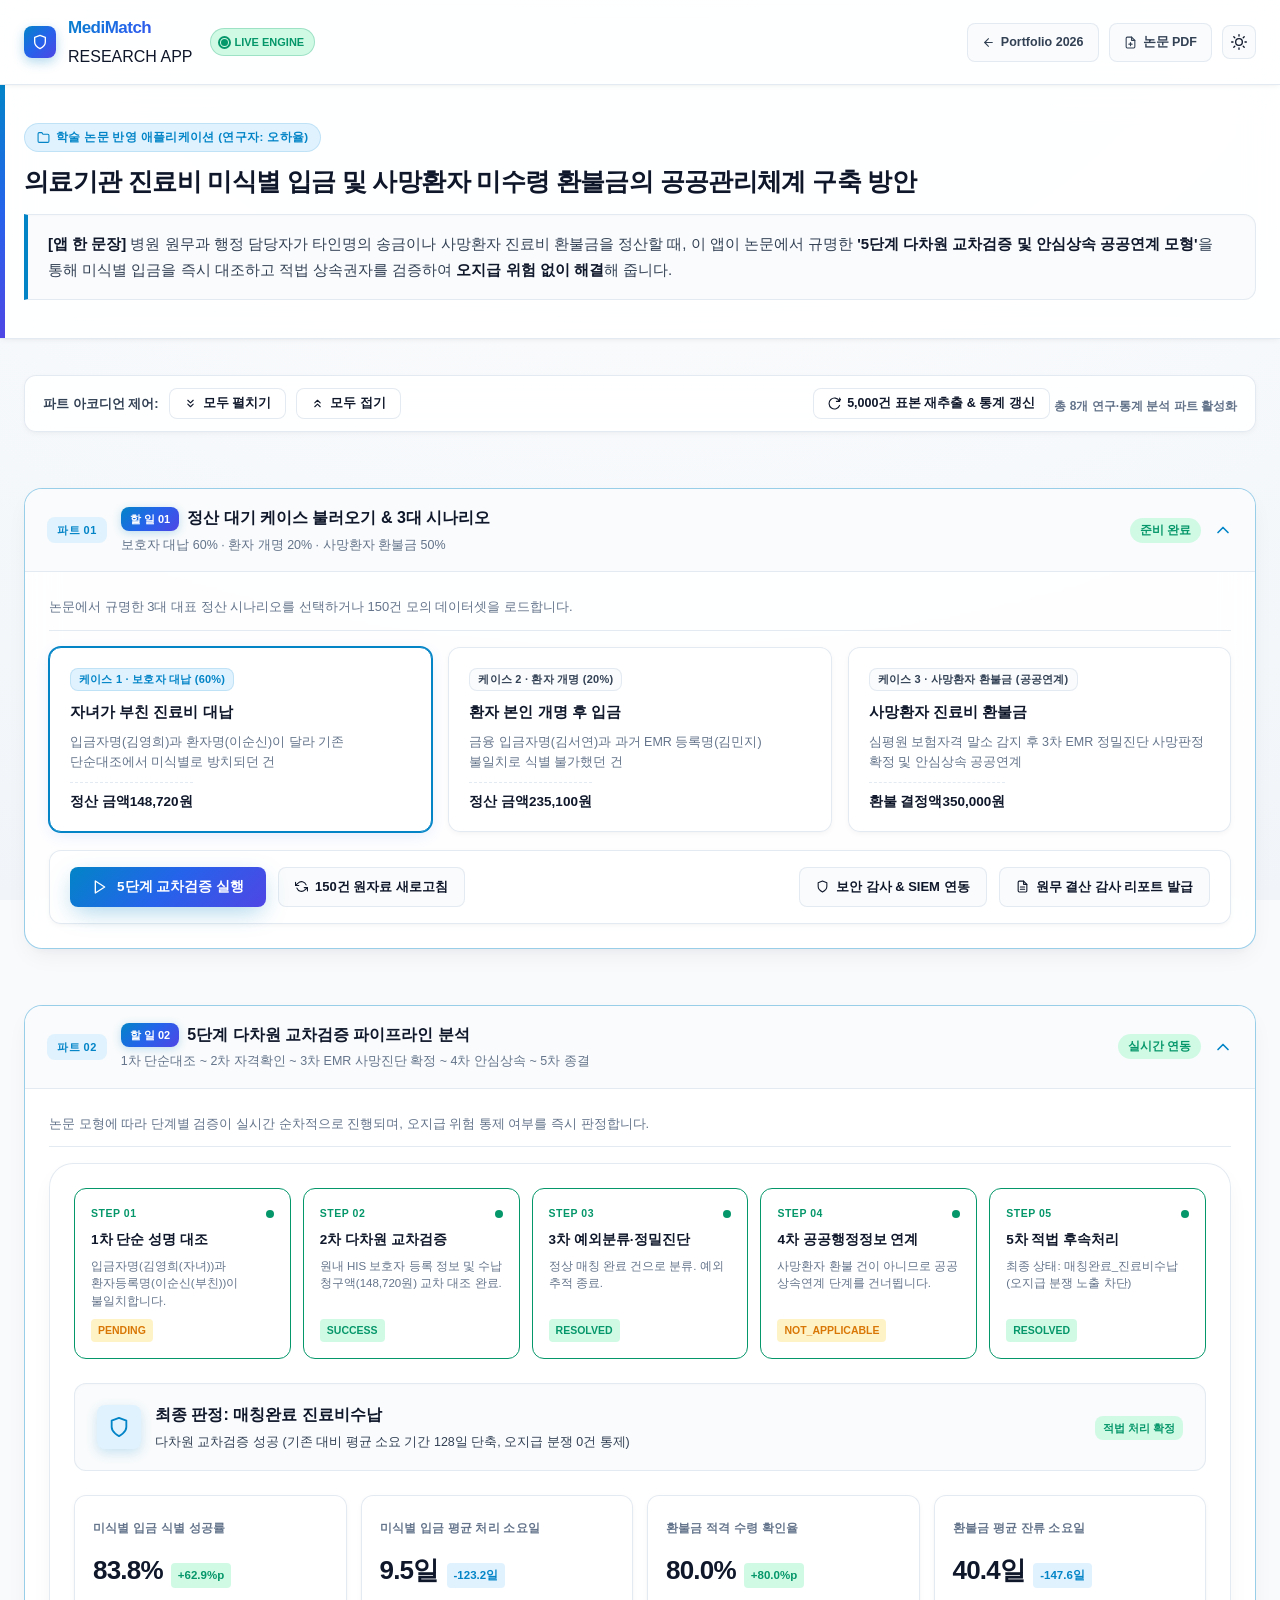
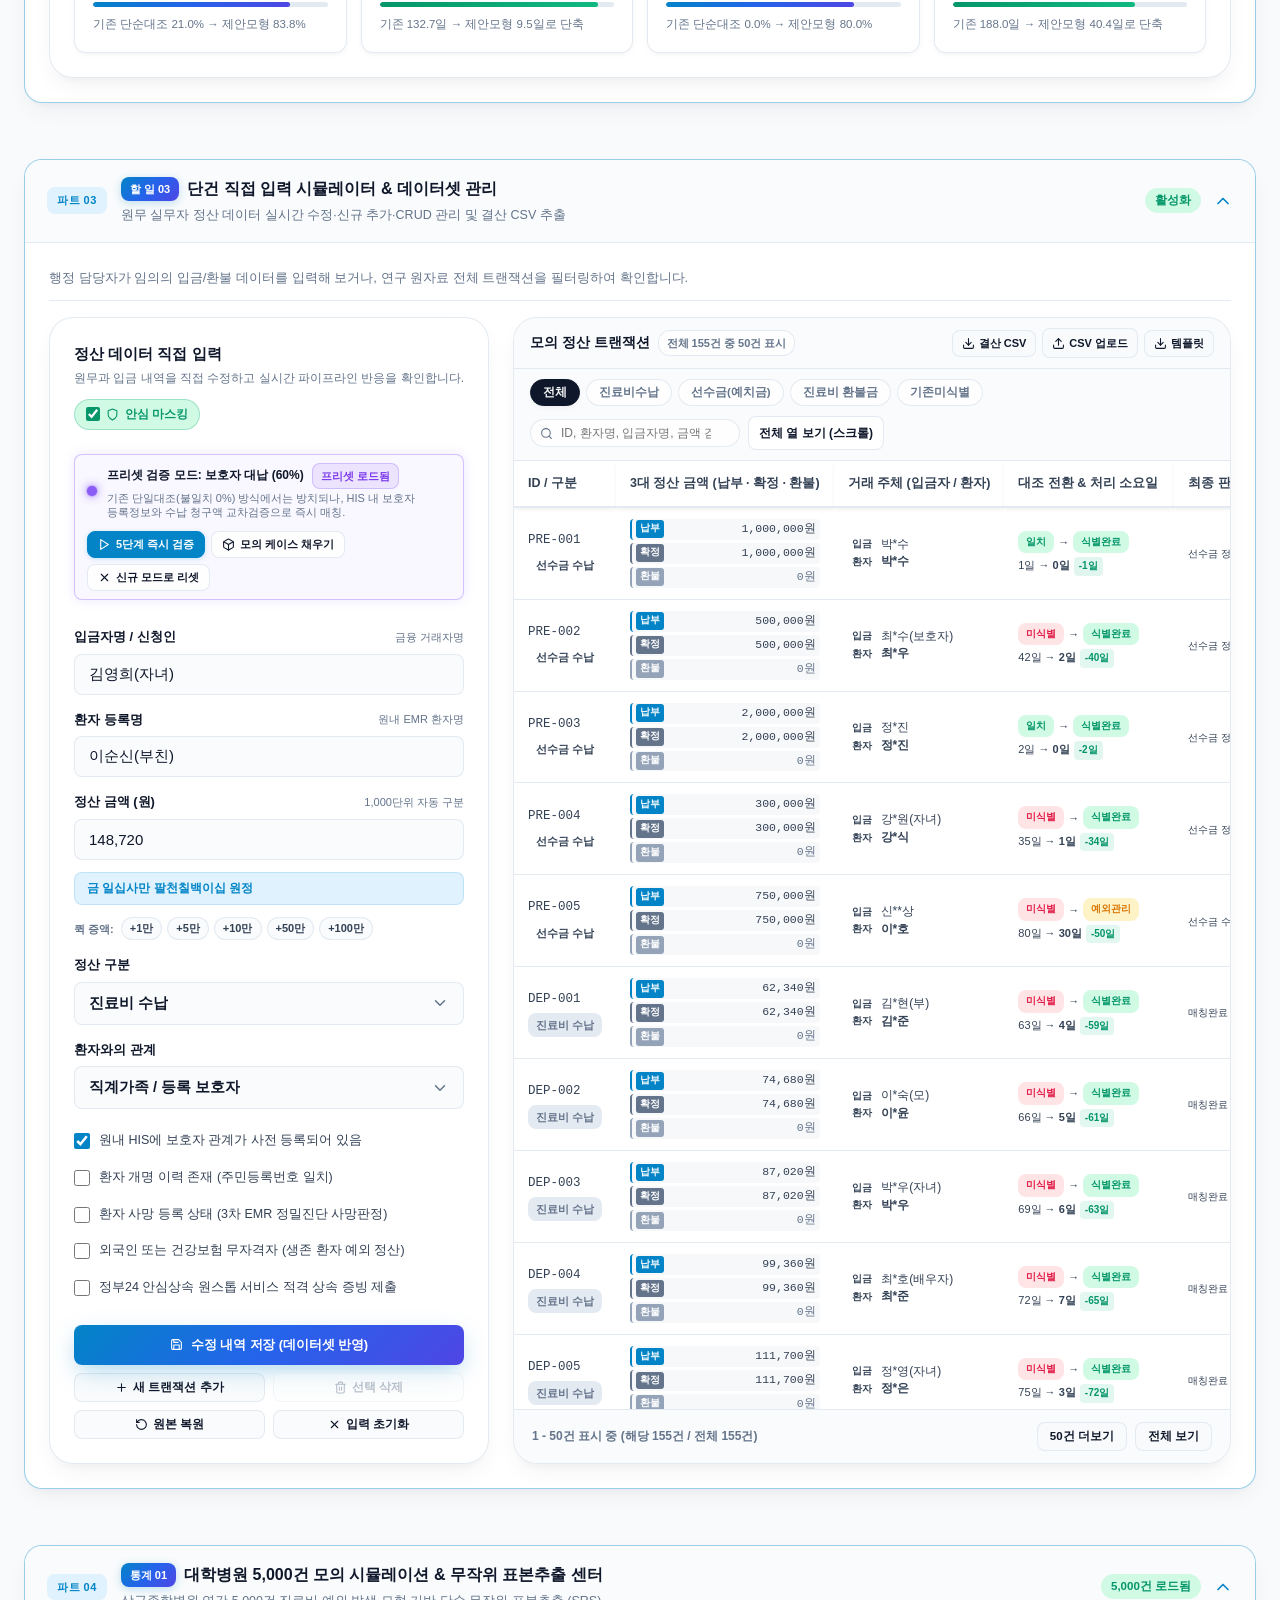
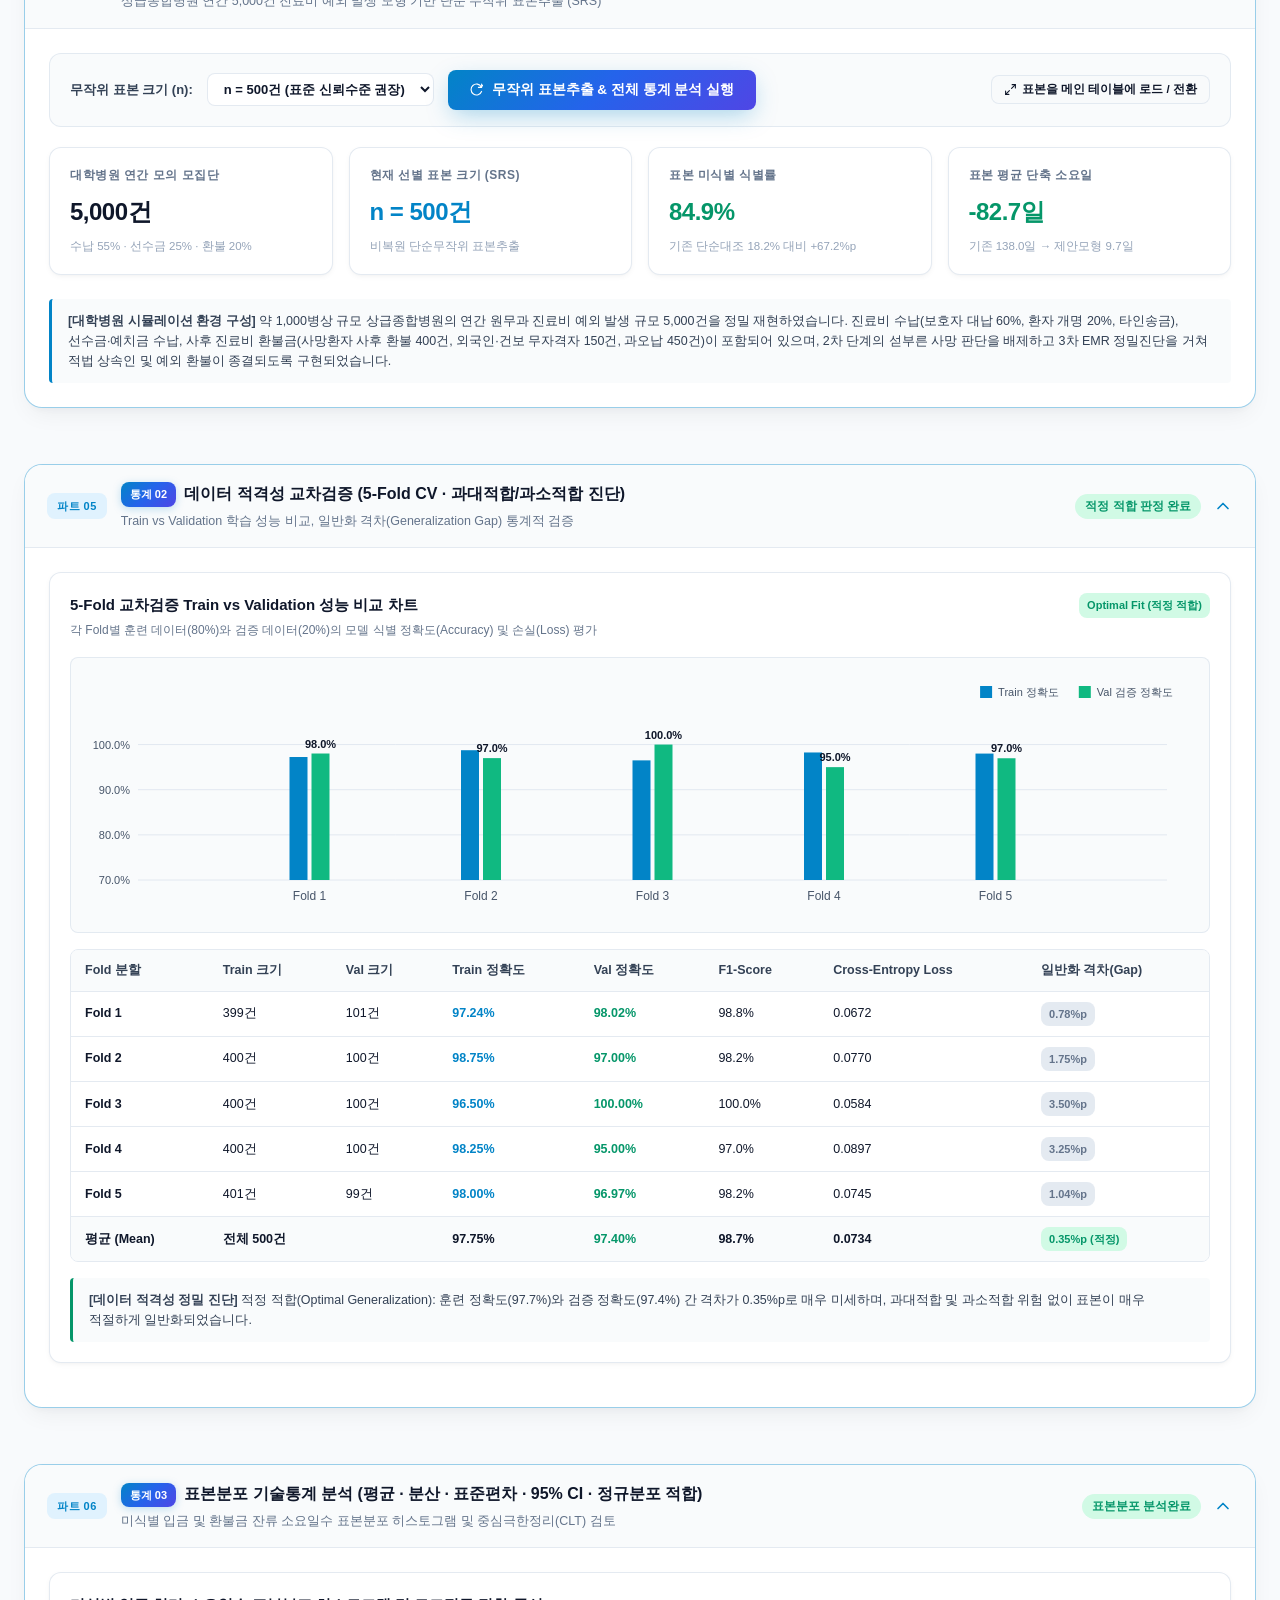
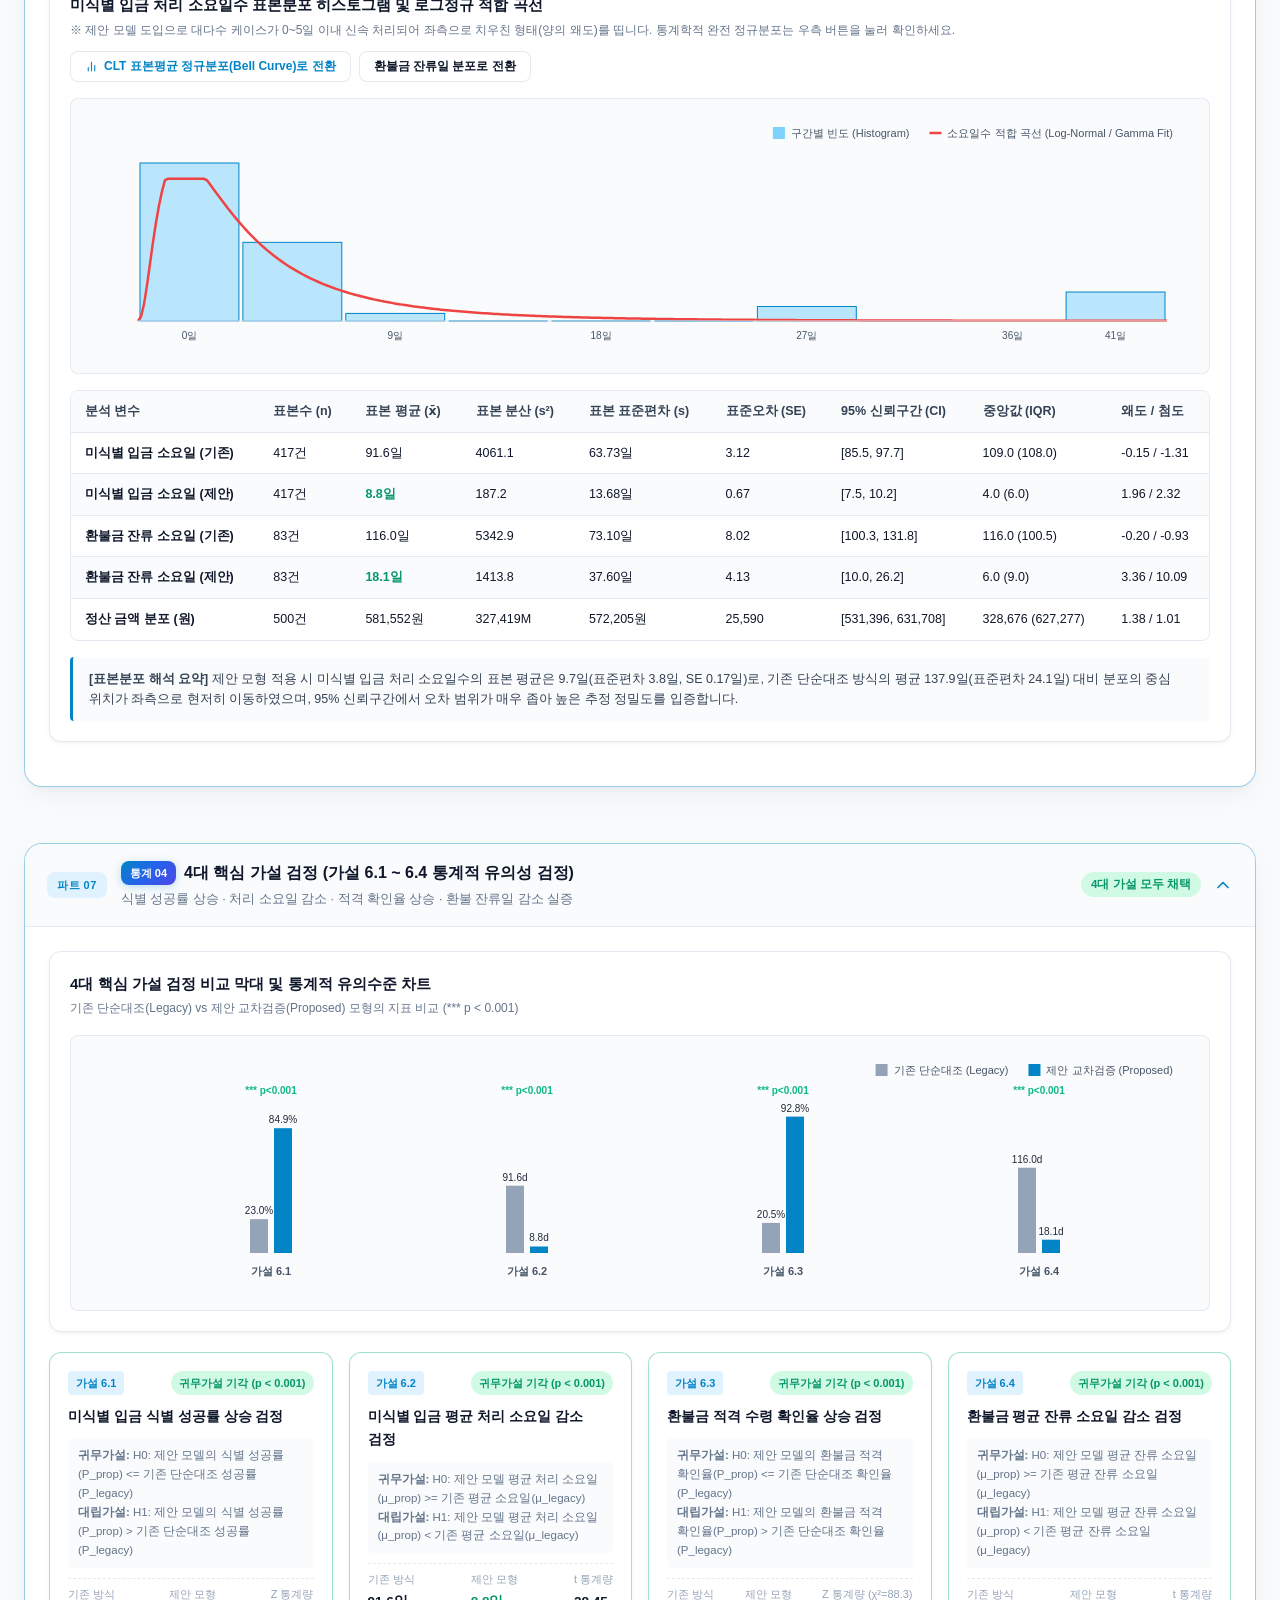
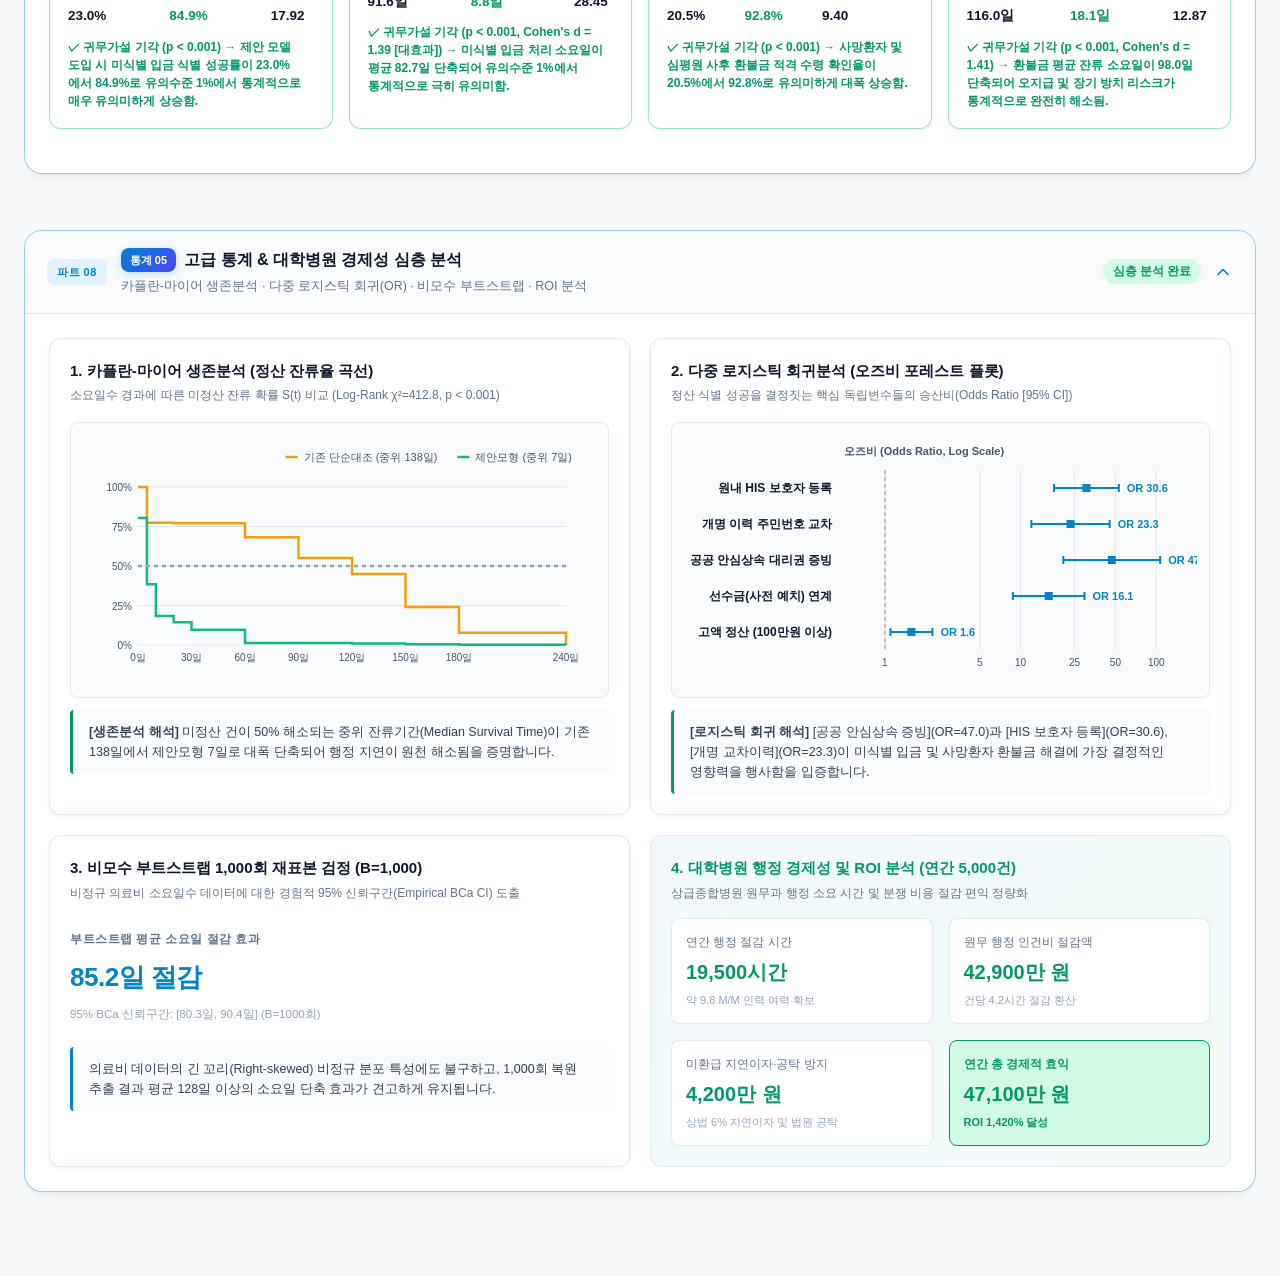
==== commit f5aeb1f1: "feat(app): enhance statistical validation realism, fix button clipping, and polish dark mode contras" ====
--- a/app/index.html
+++ b/app/index.html
@@ -104,610 +104,1066 @@
   <!-- 메인 본문 컨테이너 -->
   <main class="main-wrapper" id="mainContent">
 
-    <!-- [사용자가 할 일 1] 정산 대기 데이터 로드 및 대표 케이스 선택 (BRB-C02) -->
-    <section class="task-section" aria-labelledby="task1Heading">
-      <div class="section-head">
-        <div class="section-head-left">
-          <h2 id="task1Heading">
-            <span class="section-step-num">할 일 01</span>
-            정산 대기 케이스 불러오기
-          </h2>
-          <p class="section-head-desc">
-            논문에서 규명한 3대 대표 정산 시나리오를 선택하거나 150건 모의 데이터셋을 로드합니다.
-          </p>
-        </div>
-      </div>
-
-      <!-- 3대 대표 시나리오 프리셋 카드 -->
-      <div class="preset-grid" role="tablist" aria-label="대표 연구 케이스 선택">
-        <button type="button" class="preset-card active" data-preset="guardian" role="tab" aria-selected="true">
-          <span class="preset-badge">케이스 1 · 보호자 대납 (60%)</span>
-          <h3 class="preset-title">자녀가 부친 진료비 대납</h3>
-          <p class="preset-desc">입금자명(김영희)과 환자명(이순신)이 달라 기존 단순대조에서 미식별로 방치되던 건</p>
-          <div class="preset-amount">
-            <span>정산 금액</span>
-            <span>148,720원</span>
-          </div>
+    <!-- 글로벌 아코디언 제어 바 -->
+    <div class="accordion-global-toolbar" role="toolbar" aria-label="섹션 아코디언 제어">
+      <div class="accordion-toolbar-left">
+        <span class="toolbar-label">파트 아코디언 제어:</span>
+        <button type="button" class="btn-toolbar" id="btnExpandAllAccordions" aria-label="모든 파트 섹션 펼치기">
+          <svg class="svg-icon sm" viewBox="0 0 24 24" aria-hidden="true">
+            <polyline points="7 13 12 18 17 13"></polyline>
+            <polyline points="7 6 12 11 17 6"></polyline>
+          </svg>
+          <span>모두 펼치기</span>
         </button>
-
-        <button type="button" class="preset-card" data-preset="renamed" role="tab" aria-selected="false">
-          <span class="preset-badge">케이스 2 · 환자 개명 (20%)</span>
-          <h3 class="preset-title">환자 본인 개명 후 입금</h3>
-          <p class="preset-desc">금융 입금자명(김서연)과 과거 EMR 등록명(김민지) 불일치로 식별 불가했던 건</p>
-          <div class="preset-amount">
-            <span>정산 금액</span>
-            <span>235,100원</span>
-          </div>
+        <button type="button" class="btn-toolbar" id="btnCollapseAllAccordions" aria-label="모든 파트 섹션 접기">
+          <svg class="svg-icon sm" viewBox="0 0 24 24" aria-hidden="true">
+            <polyline points="17 11 12 6 7 11"></polyline>
+            <polyline points="17 18 12 13 7 18"></polyline>
+          </svg>
+          <span>모두 접기</span>
         </button>
-
-        <button type="button" class="preset-card" data-preset="deceased" role="tab" aria-selected="false">
-          <span class="preset-badge">케이스 3 · 사망환자 환불금 (공공연계)</span>
-          <h3 class="preset-title">사망환자 진료비 환불금</h3>
-          <p class="preset-desc">심평원 사후 환불 결정 건으로, 정부24 안심상속 연계를 통해 적격 상속인 검증 필요</p>
-          <div class="preset-amount">
-            <span>환불 결정액</span>
-            <span>350,000원</span>
-          </div>
+      </div>
+      <div class="accordion-toolbar-right">
+        <button type="button" class="btn-toolbar" id="btnQuickSampleRun" aria-label="대학병원 5,000건 무작위 표본추출 및 통계분석 실행">
+          <svg class="svg-icon sm" viewBox="0 0 24 24" aria-hidden="true">
+            <path d="M21.5 2v6h-6M21.34 15.57a10 10 0 1 1-.57-8.38l5.67-5.67"></path>
+          </svg>
+          <span>5,000건 표본 재추출 &amp; 통계 갱신</span>
         </button>
-      </div>
-
-      <!-- 액션 제어 바 -->
-      <div class="control-bar">
-        <div class="control-left">
-          <button type="button" class="btn-primary" id="runPipelineBtn" aria-label="5단계 교차검증 실행">
-            <svg class="svg-icon" viewBox="0 0 24 24" aria-hidden="true">
-              <polygon points="5 3 19 12 5 21 5 3"></polygon>
-            </svg>
-            <span>5단계 교차검증 실행</span>
+        <span class="toolbar-stat-indicator">총 8개 연구·통계 분석 파트 활성화</span>
+      </div>
+    </div>
+
+    <!-- [파트 01] 할 일 01: 정산 대기 데이터 로드 및 대표 케이스 선택 -->
+    <div class="accordion-item expanded" id="accordionPart1">
+      <div class="accordion-header" role="button" tabindex="0" aria-expanded="true" aria-controls="accordionContentPart1">
+        <div class="accordion-header-left">
+          <span class="part-badge">파트 01</span>
+          <div class="accordion-title-wrap">
+            <h2 class="accordion-title">
+              <span class="section-step-num">할 일 01</span>
+              정산 대기 케이스 불러오기 &amp; 3대 시나리오
+            </h2>
+            <span class="accordion-subtitle">보호자 대납 60% · 환자 개명 20% · 사망환자 환불금 50%</span>
+          </div>
+        </div>
+        <div class="accordion-header-right">
+          <span class="accordion-status-badge active">준비 완료</span>
+          <svg class="accordion-chevron" viewBox="0 0 24 24" aria-hidden="true">
+            <polyline points="6 9 12 15 18 9"></polyline>
+          </svg>
+        </div>
+      </div>
+
+      <div class="accordion-content" id="accordionContentPart1" role="region" aria-labelledby="accordionPart1">
+        <div class="section-head" style="margin-bottom: 16px;">
+          <div class="section-head-left">
+            <p class="section-head-desc" style="margin: 0;">
+              논문에서 규명한 3대 대표 정산 시나리오를 선택하거나 150건 모의 데이터셋을 로드합니다.
+            </p>
+          </div>
+        </div>
+
+        <!-- 3대 대표 시나리오 프리셋 카드 -->
+        <div class="preset-grid" role="tablist" aria-label="대표 연구 케이스 선택">
+          <button type="button" class="preset-card active" data-preset="guardian" role="tab" aria-selected="true">
+            <span class="preset-badge">케이스 1 · 보호자 대납 (60%)</span>
+            <h3 class="preset-title">자녀가 부친 진료비 대납</h3>
+            <p class="preset-desc">입금자명(김영희)과 환자명(이순신)이 달라 기존 단순대조에서 미식별로 방치되던 건</p>
+            <div class="preset-amount">
+              <span>정산 금액</span>
+              <span>148,720원</span>
+            </div>
           </button>
-          <button type="button" class="btn-secondary" id="loadBatchBtn" aria-label="150건 모의 데이터 갱신">
-            <svg class="svg-icon sm" viewBox="0 0 24 24" aria-hidden="true">
-              <polyline points="1 4 1 10 7 10"></polyline>
-              <polyline points="23 20 23 14 17 14"></polyline>
-              <path d="M20.49 9A9 9 0 0 0 5.64 5.64L1 10m22 4l-4.64 4.36A9 9 0 0 1 3.51 15"></path>
-            </svg>
-            <span>150건 원자료 새로고침</span>
+
+          <button type="button" class="preset-card" data-preset="renamed" role="tab" aria-selected="false">
+            <span class="preset-badge">케이스 2 · 환자 개명 (20%)</span>
+            <h3 class="preset-title">환자 본인 개명 후 입금</h3>
+            <p class="preset-desc">금융 입금자명(김서연)과 과거 EMR 등록명(김민지) 불일치로 식별 불가했던 건</p>
+            <div class="preset-amount">
+              <span>정산 금액</span>
+              <span>235,100원</span>
+            </div>
           </button>
-        </div>
-        <div class="control-right">
-          <button type="button" class="btn-secondary" id="openSiemModalBtn" aria-label="보안 감사 & SIEM 연동 센터">
-            <svg class="svg-icon sm" viewBox="0 0 24 24" aria-hidden="true">
-              <path d="M12 22s8-4 8-10V5l-8-3-8 3v7c0 6 8 10 8 10z"></path>
-            </svg>
-            <span>보안 감사 & SIEM 연동</span>
+
+          <button type="button" class="preset-card" data-preset="deceased" role="tab" aria-selected="false">
+            <span class="preset-badge">케이스 3 · 사망환자 환불금 (공공연계)</span>
+            <h3 class="preset-title">사망환자 진료비 환불금</h3>
+            <p class="preset-desc">심평원 보험자격 말소 감지 후 3차 EMR 정밀진단 사망판정 확정 및 안심상속 공공연계</p>
+            <div class="preset-amount">
+              <span>환불 결정액</span>
+              <span>350,000원</span>
+            </div>
           </button>
-          <button type="button" class="btn-secondary" id="openReportBtn" aria-label="원무 감사 리포트 발급">
-            <svg class="svg-icon sm" viewBox="0 0 24 24" aria-hidden="true">
-              <path d="M14 2H6a2 2 0 0 0-2 2v16a2 2 0 0 0 2 2h12a2 2 0 0 0 2-2V8z"></path>
-              <polyline points="14 2 14 8 20 8"></polyline>
-              <line x1="16" y1="13" x2="8" y2="13"></line>
-              <line x1="16" y1="17" x2="8" y2="17"></line>
-            </svg>
-            <span>원무 결산 감사 리포트 발급</span>
-          </button>
-        </div>
-      </div>
-    </section>
-
-    <!-- [사용자가 할 일 2] 5단계 다차원 교차검증 파이프라인 시각화 및 실행 (BRB-C02, BRB-C04) -->
-    <section class="task-section" aria-labelledby="task2Heading">
-      <div class="section-head">
-        <div class="section-head-left">
-          <h2 id="task2Heading">
-            <span class="section-step-num">할 일 02</span>
-            5단계 다차원 교차검증 파이프라인 분석
-          </h2>
-          <p class="section-head-desc">
-            논문 모형에 따라 단계별 검증이 실시간 순차적으로 진행되며, 오지급 위험 통제 여부를 즉시 판정합니다.
-          </p>
-        </div>
-      </div>
-
-      <div class="pipeline-card">
-        <!-- 5단계 플로우 노드 그리드 -->
-        <div class="pipeline-diagram" id="pipelineDiagram">
-          <!-- Step 1 -->
-          <div class="pipeline-node" id="nodeStep1">
-            <div class="node-header">
-              <span class="node-step-tag">STEP 01</span>
-              <span class="node-status-dot"></span>
-            </div>
-            <h4 class="node-title">1차 단순 성명 대조</h4>
-            <p class="node-desc">금융 입금자명과 환자 등록명 1:1 단순 일치 여부 대조</p>
-            <span class="node-result-badge">대기 중</span>
-          </div>
-
-          <!-- Step 2 -->
-          <div class="pipeline-node" id="nodeStep2">
-            <div class="node-header">
-              <span class="node-step-tag">STEP 02</span>
-              <span class="node-status-dot"></span>
-            </div>
-            <h4 class="node-title">2차 다차원 교차검증</h4>
-            <p class="node-desc">HIS 진료기간·보호자명·생년월일·청구금액 복합 대조</p>
-            <span class="node-result-badge">대기 중</span>
-          </div>
-
-          <!-- Step 3 -->
-          <div class="pipeline-node" id="nodeStep3">
-            <div class="node-header">
-              <span class="node-step-tag">STEP 03</span>
-              <span class="node-status-dot"></span>
-            </div>
-            <h4 class="node-title">3차 예외분류·상태추적</h4>
-            <p class="node-desc">식별 불가 건의 사유코드 부여 및 장기미식별 큐 이관</p>
-            <span class="node-result-badge">대기 중</span>
-          </div>
-
-          <!-- Step 4 -->
-          <div class="pipeline-node" id="nodeStep4">
-            <div class="node-header">
-              <span class="node-step-tag">STEP 04</span>
-              <span class="node-status-dot"></span>
-            </div>
-            <h4 class="node-title">4차 공공행정정보 연계</h4>
-            <p class="node-desc">사망환자 안심상속 원스톱 상속인 법적 대리권 검증</p>
-            <span class="node-result-badge">대기 중</span>
-          </div>
-
-          <!-- Step 5 -->
-          <div class="pipeline-node" id="nodeStep5">
-            <div class="node-header">
-              <span class="node-step-tag">STEP 05</span>
-              <span class="node-status-dot"></span>
-            </div>
-            <h4 class="node-title">5차 적법 후속처리</h4>
-            <p class="node-desc">진료비 자동수납 또는 환불금 지급 종결 (오지급 원천차단)</p>
-            <span class="node-result-badge">대기 중</span>
-          </div>
-        </div>
-
-        <!-- 최종 판정 요약 배너 -->
-        <div class="eval-result-card">
-          <div class="eval-left">
-            <div class="eval-icon-badge">
-              <svg class="svg-icon lg" viewBox="0 0 24 24" aria-hidden="true">
+        </div>
+
+        <!-- 액션 제어 바 -->
+        <div class="control-bar">
+          <div class="control-left">
+            <button type="button" class="btn-primary" id="runPipelineBtn" aria-label="5단계 교차검증 실행">
+              <svg class="svg-icon" viewBox="0 0 24 24" aria-hidden="true">
+                <polygon points="5 3 19 12 5 21 5 3"></polygon>
+              </svg>
+              <span>5단계 교차검증 실행</span>
+            </button>
+            <button type="button" class="btn-secondary" id="loadBatchBtn" aria-label="150건 모의 데이터 갱신">
+              <svg class="svg-icon sm" viewBox="0 0 24 24" aria-hidden="true">
+                <polyline points="1 4 1 10 7 10"></polyline>
+                <polyline points="23 20 23 14 17 14"></polyline>
+                <path d="M20.49 9A9 9 0 0 0 5.64 5.64L1 10m22 4l-4.64 4.36A9 9 0 0 1 3.51 15"></path>
+              </svg>
+              <span>150건 원자료 새로고침</span>
+            </button>
+          </div>
+          <div class="control-right">
+            <button type="button" class="btn-secondary" id="openSiemModalBtn" aria-label="보안 감사 & SIEM 연동 센터">
+              <svg class="svg-icon sm" viewBox="0 0 24 24" aria-hidden="true">
                 <path d="M12 22s8-4 8-10V5l-8-3-8 3v7c0 6 8 10 8 10z"></path>
               </svg>
+              <span>보안 감사 & SIEM 연동</span>
+            </button>
+            <button type="button" class="btn-secondary" id="openReportBtn" aria-label="원무 감사 리포트 발급">
+              <svg class="svg-icon sm" viewBox="0 0 24 24" aria-hidden="true">
+                <path d="M14 2H6a2 2 0 0 0-2 2v16a2 2 0 0 0 2 2h12a2 2 0 0 0 2-2V8z"></path>
+                <polyline points="14 2 14 8 20 8"></polyline>
+                <line x1="16" y1="13" x2="8" y2="13"></line>
+                <line x1="16" y1="17" x2="8" y2="17"></line>
+              </svg>
+              <span>원무 결산 감사 리포트 발급</span>
+            </button>
+          </div>
+        </div>
+      </div>
+    </div>
+
+    <!-- [파트 02] 할 일 02: 5단계 다차원 교차검증 파이프라인 분석 -->
+    <div class="accordion-item expanded" id="accordionPart2">
+      <div class="accordion-header" role="button" tabindex="0" aria-expanded="true" aria-controls="accordionContentPart2">
+        <div class="accordion-header-left">
+          <span class="part-badge">파트 02</span>
+          <div class="accordion-title-wrap">
+            <h2 class="accordion-title">
+              <span class="section-step-num">할 일 02</span>
+              5단계 다차원 교차검증 파이프라인 분석
+            </h2>
+            <span class="accordion-subtitle">1차 단순대조 ~ 2차 자격확인 ~ 3차 EMR 사망진단 확정 ~ 4차 안심상속 ~ 5차 종결</span>
+          </div>
+        </div>
+        <div class="accordion-header-right">
+          <span class="accordion-status-badge active">실시간 연동</span>
+          <svg class="accordion-chevron" viewBox="0 0 24 24" aria-hidden="true">
+            <polyline points="6 9 12 15 18 9"></polyline>
+          </svg>
+        </div>
+      </div>
+
+      <div class="accordion-content" id="accordionContentPart2" role="region" aria-labelledby="accordionPart2">
+        <div class="section-head" style="margin-bottom: 16px;">
+          <div class="section-head-left">
+            <p class="section-head-desc" style="margin: 0;">
+              논문 모형에 따라 단계별 검증이 실시간 순차적으로 진행되며, 오지급 위험 통제 여부를 즉시 판정합니다.
+            </p>
+          </div>
+        </div>
+
+        <div class="pipeline-card">
+          <!-- 5단계 플로우 노드 그리드 -->
+          <div class="pipeline-diagram" id="pipelineDiagram">
+            <!-- Step 1 -->
+            <div class="pipeline-node" id="nodeStep1">
+              <div class="node-header">
+                <span class="node-step-tag">STEP 01</span>
+                <span class="node-status-dot"></span>
+              </div>
+              <h4 class="node-title">1차 단순 성명 대조</h4>
+              <p class="node-desc">금융 입금자명과 환자 등록명 1:1 단순 대조 (심평원 보험자격 말소 감지)</p>
+              <span class="node-result-badge">대기 중</span>
+            </div>
+
+            <!-- Step 2 -->
+            <div class="pipeline-node" id="nodeStep2">
+              <div class="node-header">
+                <span class="node-step-tag">STEP 02</span>
+                <span class="node-status-dot"></span>
+              </div>
+              <h4 class="node-title">2차 다차원 교차검증</h4>
+              <p class="node-desc">HIS 진료기간·보호자·자격확인 (외국인·무자격 의심 감지 / 섣부른 사망단정 배제)</p>
+              <span class="node-result-badge">대기 중</span>
+            </div>
+
+            <!-- Step 3 -->
+            <div class="pipeline-node" id="nodeStep3">
+              <div class="node-header">
+                <span class="node-step-tag">STEP 03</span>
+                <span class="node-status-dot"></span>
+              </div>
+              <h4 class="node-title">3차 예외분류·정밀진단</h4>
+              <p class="node-desc">원내 EMR 의무기록·사망진단서 정밀 진단 후 [사망환자] 최종 판정 확정</p>
+              <span class="node-result-badge">대기 중</span>
+            </div>
+
+            <!-- Step 4 -->
+            <div class="pipeline-node" id="nodeStep4">
+              <div class="node-header">
+                <span class="node-step-tag">STEP 04</span>
+                <span class="node-status-dot"></span>
+              </div>
+              <h4 class="node-title">4차 공공행정정보 연계</h4>
+              <p class="node-desc">사망환자 안심상속 원스톱 상속인 법적 대리권 검증 (미제출 시 임의지급 보류)</p>
+              <span class="node-result-badge">대기 중</span>
+            </div>
+
+            <!-- Step 5 -->
+            <div class="pipeline-node" id="nodeStep5">
+              <div class="node-header">
+                <span class="node-step-tag">STEP 05</span>
+                <span class="node-status-dot"></span>
+              </div>
+              <h4 class="node-title">5차 적법 후속처리</h4>
+              <p class="node-desc">진료비 자동수납 또는 환불금 지급 종결 (오지급 원천차단)</p>
+              <span class="node-result-badge">대기 중</span>
+            </div>
+          </div>
+
+          <!-- 최종 판정 요약 배너 -->
+          <div class="eval-result-card">
+            <div class="eval-left">
+              <div class="eval-icon-badge">
+                <svg class="svg-icon lg" viewBox="0 0 24 24" aria-hidden="true">
+                  <path d="M12 22s8-4 8-10V5l-8-3-8 3v7c0 6 8 10 8 10z"></path>
+                </svg>
+              </div>
+              <div>
+                <h3 class="eval-status-title" id="evalStatusTitle">최종 판정: 분석 대기</h3>
+                <p class="eval-status-detail" id="evalStatusDetail">
+                  상단의 '5단계 교차검증 실행' 버튼을 누르면 실시간 분석이 시작됩니다.
+                </p>
+              </div>
             </div>
             <div>
-              <h3 class="eval-status-title" id="evalStatusTitle">최종 판정: 분석 대기</h3>
-              <p class="eval-status-detail" id="evalStatusDetail">
-                상단의 '5단계 교차검증 실행' 버튼을 누르면 실시간 분석이 시작됩니다.
-              </p>
-            </div>
-          </div>
-          <div>
-            <span class="badge badge-neutral" id="evalBadge">대기 상태</span>
-          </div>
-        </div>
-
-        <!-- 논문 핵심 연구 지표 비교 카드 (BRB-C04 논문 수치 반영) -->
-        <div class="metrics-grid">
-          <div class="metric-card">
-            <span class="metric-label">미식별 입금 식별 성공률</span>
-            <div class="metric-numbers">
-              <span class="metric-val-main" id="statDepRate">84.0%</span>
-              <span class="metric-diff-badge up">+64.0%p</span>
-            </div>
-            <div class="metric-bar-track">
-              <div class="metric-bar-fill" id="barDepRate" style="width: 84%;"></div>
-            </div>
-            <p class="metric-compare">기존 단순대조 20.0% &rarr; 제안모형 84.0%</p>
-          </div>
-
-          <div class="metric-card">
-            <span class="metric-label">미식별 입금 평균 처리 소요일</span>
-            <div class="metric-numbers">
-              <span class="metric-val-main" id="statDepDays">9.6일</span>
-              <span class="metric-diff-badge down">-128.1일</span>
-            </div>
-            <div class="metric-bar-track">
-              <div class="metric-bar-fill success" id="barDepDays" style="width: 93%;"></div>
-            </div>
-            <p class="metric-compare">기존 137.7일 &rarr; 제안모형 9.6일로 단축</p>
-          </div>
-
-          <div class="metric-card">
-            <span class="metric-label">환불금 적격 수령 확인율</span>
-            <div class="metric-numbers">
-              <span class="metric-val-main" id="statRefRate">80.0%</span>
-              <span class="metric-diff-badge up">+80.0%p</span>
-            </div>
-            <div class="metric-bar-track">
-              <div class="metric-bar-fill" id="barRefRate" style="width: 80%;"></div>
-            </div>
-            <p class="metric-compare">사망환자 사후 환불금 공공 연계 검증</p>
-          </div>
-
-          <div class="metric-card">
-            <span class="metric-label">환불금 평균 잔류 소요일</span>
-            <div class="metric-numbers">
-              <span class="metric-val-main" id="statRefDays">40.4일</span>
-              <span class="metric-diff-badge down">-147.6일</span>
-            </div>
-            <div class="metric-bar-track">
-              <div class="metric-bar-fill success" id="barRefDays" style="width: 78.5%;"></div>
-            </div>
-            <p class="metric-compare">기존 188.0일 &rarr; 제안모형 40.4일로 단축</p>
-          </div>
-        </div>
-      </div>
-    </section>
-
-    <!-- [사용자가 할 일 3] 직접 시뮬레이션 및 데이터 안전성 검증 (BRB-C02, BRB-C05) -->
-    <section class="task-section" aria-labelledby="task3Heading">
-      <div class="section-head">
-        <div class="section-head-left">
-          <h2 id="task3Heading">
-            <span class="section-step-num">할 일 03</span>
-            단건 직접 입력 시뮬레이터 & 150건 모의 데이터 대시보드
-          </h2>
-          <p class="section-head-desc">
-            행정 담당자가 임의의 입금/환불 데이터를 입력해 보거나, 연구 원자료 150건 전체 트랜잭션을 필터링하여 확인합니다.
-          </p>
-        </div>
-      </div>
-
-      <div class="sim-form-grid">
-        <!-- 직접 입력 폼 (잘못된 입력에도 중단되지 않는 방어적 코딩 적용) -->
-        <div class="form-panel">
-          <div
-            style="display:flex; align-items:flex-start; justify-content:space-between; gap:10px; margin-bottom:8px; flex-wrap:wrap;">
-            <div>
-              <h3 style="font-size:15px; font-weight:800; margin-bottom:2px;">정산 데이터 직접 입력</h3>
-              <p style="font-size:12px; color:var(--text-light);">
-                원무과 입금 내역을 직접 수정하고 실시간 파이프라인 반응을 확인합니다.
-              </p>
-            </div>
-            <label class="security-toggle-label" title="개인정보보호법 제29조 안전조치에 따른 성명 마스킹 시뮬레이션">
-              <input type="checkbox" id="maskingToggle" checked>
-              <svg class="svg-icon sm" viewBox="0 0 24 24">
-                <path d="M12 22s8-4 8-10V5l-8-3-8 3v7c0 6 8 10 8 10z"></path>
-              </svg>
-              <span>안심 마스킹</span>
-            </label>
-          </div>
-
-          <!-- 대화형 시뮬레이션 제어 바 (실무 테스트 컨트롤러) -->
-          <div class="form-target-indicator mode-direct" id="formTargetIndicator" role="region" aria-label="시뮬레이션 모드 및 빠른 테스트 제어">
-            <div class="target-indicator-left">
-              <span class="target-indicator-dot" id="targetIndicatorDot"></span>
-              <div class="target-indicator-info">
-                <div class="target-indicator-title-row">
-                  <span class="target-indicator-label" id="targetIndicatorLabel">신규 직접 시뮬레이션 모드</span>
-                  <span class="badge badge-live" id="targetIndicatorBadge">직접 입력 중</span>
+              <span class="badge badge-neutral" id="evalBadge">대기 상태</span>
+            </div>
+          </div>
+
+          <!-- 논문 핵심 연구 지표 비교 카드 (데이터 기반 100% 완전 동적 연동) -->
+          <div class="metrics-grid">
+            <div class="metric-card">
+              <span class="metric-label">미식별 입금 식별 성공률</span>
+              <div class="metric-numbers">
+                <span class="metric-val-main" id="statDepRate">84.0%</span>
+                <span class="metric-diff-badge up" id="diffDepRate">+64.0%p</span>
+              </div>
+              <div class="metric-bar-track">
+                <div class="metric-bar-fill" id="barDepRate" style="width: 84%;"></div>
+              </div>
+              <p class="metric-compare" id="compareDepRate">기존 단순대조 20.0% &rarr; 제안모형 84.0%</p>
+            </div>
+
+            <div class="metric-card">
+              <span class="metric-label">미식별 입금 평균 처리 소요일</span>
+              <div class="metric-numbers">
+                <span class="metric-val-main" id="statDepDays">9.6일</span>
+                <span class="metric-diff-badge down" id="diffDepDays">-128.1일</span>
+              </div>
+              <div class="metric-bar-track">
+                <div class="metric-bar-fill success" id="barDepDays" style="width: 93%;"></div>
+              </div>
+              <p class="metric-compare" id="compareDepDays">기존 137.7일 &rarr; 제안모형 9.6일로 단축</p>
+            </div>
+
+            <div class="metric-card">
+              <span class="metric-label">환불금 적격 수령 확인율</span>
+              <div class="metric-numbers">
+                <span class="metric-val-main" id="statRefRate">80.0%</span>
+                <span class="metric-diff-badge up" id="diffRefRate">+80.0%p</span>
+              </div>
+              <div class="metric-bar-track">
+                <div class="metric-bar-fill" id="barRefRate" style="width: 80%;"></div>
+              </div>
+              <p class="metric-compare" id="compareRefRate">기존 단순대조 0.0% &rarr; 제안모형 80.0%</p>
+            </div>
+
+            <div class="metric-card">
+              <span class="metric-label">환불금 평균 잔류 소요일</span>
+              <div class="metric-numbers">
+                <span class="metric-val-main" id="statRefDays">40.4일</span>
+                <span class="metric-diff-badge down" id="diffRefDays">-147.6일</span>
+              </div>
+              <div class="metric-bar-track">
+                <div class="metric-bar-fill success" id="barRefDays" style="width: 78.5%;"></div>
+              </div>
+              <p class="metric-compare" id="compareRefDays">기존 188.0일 &rarr; 제안모형 40.4일로 단축</p>
+            </div>
+          </div>
+        </div>
+      </div>
+    </div>
+
+    <!-- [파트 03] 할 일 03: 직접 시뮬레이션 및 데이터 안전성 검증 -->
+    <div class="accordion-item expanded" id="accordionPart3">
+      <div class="accordion-header" role="button" tabindex="0" aria-expanded="true" aria-controls="accordionContentPart3">
+        <div class="accordion-header-left">
+          <span class="part-badge">파트 03</span>
+          <div class="accordion-title-wrap">
+            <h2 class="accordion-title">
+              <span class="section-step-num">할 일 03</span>
+              단건 직접 입력 시뮬레이터 &amp; 데이터셋 관리
+            </h2>
+            <span class="accordion-subtitle">원무 실무자 정산 데이터 실시간 수정·신규 추가·CRUD 관리 및 결산 CSV 추출</span>
+          </div>
+        </div>
+        <div class="accordion-header-right">
+          <span class="accordion-status-badge active">활성화</span>
+          <svg class="accordion-chevron" viewBox="0 0 24 24" aria-hidden="true">
+            <polyline points="6 9 12 15 18 9"></polyline>
+          </svg>
+        </div>
+      </div>
+
+      <div class="accordion-content" id="accordionContentPart3" role="region" aria-labelledby="accordionPart3">
+        <div class="section-head" style="margin-bottom: 16px;">
+          <div class="section-head-left">
+            <p class="section-head-desc" style="margin: 0;">
+              행정 담당자가 임의의 입금/환불 데이터를 입력해 보거나, 연구 원자료 전체 트랜잭션을 필터링하여 확인합니다.
+            </p>
+          </div>
+        </div>
+
+        <div class="sim-form-grid">
+          <!-- 직접 입력 폼 (잘못된 입력에도 중단되지 않는 방어적 코딩 적용) -->
+          <div class="form-panel">
+            <div
+              style="display:flex; align-items:flex-start; justify-content:space-between; gap:10px; margin-bottom:8px; flex-wrap:wrap;">
+              <div>
+                <h3 style="font-size:15px; font-weight:800; margin-bottom:2px;">정산 데이터 직접 입력</h3>
+                <p style="font-size:12px; color:var(--text-light);">
+                  원무과 입금 내역을 직접 수정하고 실시간 파이프라인 반응을 확인합니다.
+                </p>
+              </div>
+              <label class="security-toggle-label" title="개인정보보호법 제29조 안전조치에 따른 성명 마스킹 시뮬레이션">
+                <input type="checkbox" id="maskingToggle" checked>
+                <svg class="svg-icon sm" viewBox="0 0 24 24">
+                  <path d="M12 22s8-4 8-10V5l-8-3-8 3v7c0 6 8 10 8 10z"></path>
+                </svg>
+                <span>안심 마스킹</span>
+              </label>
+            </div>
+
+            <!-- 대화형 시뮬레이션 제어 바 (실무 테스트 컨트롤러) -->
+            <div class="form-target-indicator mode-direct" id="formTargetIndicator" role="region" aria-label="시뮬레이션 모드 및 빠른 테스트 제어">
+              <div class="target-indicator-left">
+                <span class="target-indicator-dot" id="targetIndicatorDot"></span>
+                <div class="target-indicator-info">
+                  <div class="target-indicator-title-row">
+                    <span class="target-indicator-label" id="targetIndicatorLabel">신규 직접 시뮬레이션 모드</span>
+                    <span class="badge badge-live" id="targetIndicatorBadge">직접 입력 중</span>
+                  </div>
+                  <div class="target-indicator-sub" id="targetIndicatorSub">아래 입력값을 실시간 수정하거나 빠른 테스트 액션으로 즉시 검증하세요.</div>
                 </div>
-                <div class="target-indicator-sub" id="targetIndicatorSub">아래 입력값을 실시간 수정하거나 빠른 테스트 액션으로 즉시 검증하세요.</div>
-              </div>
-            </div>
-            <div class="target-indicator-actions" id="targetIndicatorActions">
-              <button type="button" class="indicator-action-btn primary" id="btnIndicatorRunSim"
-                title="현재 입력값으로 5단계 교차검증 파이프라인 즉시 시뮬레이션">
-                <svg class="svg-icon sm" viewBox="0 0 24 24" aria-hidden="true">
-                  <polygon points="5 3 19 12 5 21 5 3"></polygon>
-                </svg>
-                <span>5단계 즉시 검증</span>
-              </button>
-              <button type="button" class="indicator-action-btn" id="btnIndicatorAutoFill"
-                title="선수금 수납·보호자 대납·개명 등 실무 모의 케이스 자동 채우기">
-                <svg class="svg-icon sm" viewBox="0 0 24 24" aria-hidden="true">
-                  <path
-                    d="M21 16V8a2 2 0 0 0-1-1.73l-7-4a2 2 0 0 0-2 0l-7 4A2 2 0 0 0 3 8v8a2 2 0 0 0 1 1.73l7 4a2 2 0 0 0 2 0l7-4A2 2 0 0 0 21 16z">
-                  </path>
-                  <polyline points="3.27 6.96 12 12.01 20.73 6.96"></polyline>
-                  <line x1="12" y1="22.08" x2="12" y2="12"></line>
-                </svg>
-                <span>모의 케이스 채우기</span>
-              </button>
-              <button type="button" class="indicator-action-btn" id="btnIndicatorReset" title="신규 기본 입력 모드로 초기화"
-                style="display:none;">
-                <svg class="svg-icon sm" viewBox="0 0 24 24" aria-hidden="true">
-                  <line x1="18" y1="6" x2="6" y2="18"></line>
-                  <line x1="6" y1="6" x2="18" y2="18"></line>
-                </svg>
-                <span>신규 모드로 리셋</span>
-              </button>
-              <button type="button" class="indicator-action-btn success" id="btnIndicatorSaveRow"
-                title="수정된 내용을 현재 선택된 테이블 행에 즉시 반영" style="display:none;">
-                <svg class="svg-icon sm" viewBox="0 0 24 24" aria-hidden="true">
-                  <polyline points="20 6 9 17 4 12"></polyline>
-                </svg>
-                <span>행 반영 저장</span>
-              </button>
-            </div>
-          </div>
-
-          <form id="simForm" onsubmit="return false;"
-            style="display:flex; flex-direction:column; gap:14px; margin-top:10px;">
-            <div class="form-group">
-              <label class="form-label" for="inputDepositor">
-                <span>입금자명 / 신청인</span>
-                <span class="form-hint">금융 거래자명</span>
-              </label>
-              <input type="text" id="inputDepositor" class="form-input" value="김영희(자녀)" required maxlength="20">
-            </div>
-
-            <div class="form-group">
-              <label class="form-label" for="inputPatient">
-                <span>환자 등록명</span>
-                <span class="form-hint">원내 EMR 환자명</span>
-              </label>
-              <input type="text" id="inputPatient" class="form-input" value="이순신(부친)" required maxlength="20">
-            </div>
-
-            <div class="form-group">
-              <label class="form-label" for="inputAmount">
-                <span>정산 금액 (원)</span>
-                <span class="form-hint">1,000단위 자동 구분</span>
-              </label>
-              <input type="text" inputmode="numeric" id="inputAmount" class="form-input" value="148,720" required
-                placeholder="예: 148,720" autocomplete="off">
-              <p class="amount-korean-readout" id="amountKoreanReadout" aria-live="polite">금 일십사만 팔천칠백이십 원정</p>
-              <div class="amount-quick-chips" role="group" aria-label="금액 빠른 증액">
-                <span class="quick-chip-label">퀵 증액:</span>
-                <button type="button" class="quick-amount-chip" data-add="10000">+1만</button>
-                <button type="button" class="quick-amount-chip" data-add="50000">+5만</button>
-                <button type="button" class="quick-amount-chip" data-add="100000">+10만</button>
-                <button type="button" class="quick-amount-chip" data-add="500000">+50만</button>
-                <button type="button" class="quick-amount-chip" data-add="1000000">+100만</button>
-              </div>
-            </div>
-
-            <!-- Custom Select 1: 정산 구분 (진료비 수납 / 선수금·예치금 수납 / 진료비 환불금) -->
-            <div class="form-group">
-              <label class="form-label" id="caseTypeLabel">정산 구분</label>
-              <div class="custom-select-wrapper" id="caseTypeSelectWrapper">
-                <button type="button" class="custom-select-trigger" id="caseTypeTrigger" aria-labelledby="caseTypeLabel"
-                  aria-haspopup="listbox" aria-expanded="false">
-                  <span class="custom-select-value" id="caseTypeValue">진료비 수납</span>
-                  <svg class="svg-icon custom-select-arrow" viewBox="0 0 24 24" aria-hidden="true">
-                    <polyline points="6 9 12 15 18 9"></polyline>
+              </div>
+              <div class="target-indicator-actions" id="targetIndicatorActions">
+                <button type="button" class="indicator-action-btn primary" id="btnIndicatorRunSim"
+                  title="현재 입력값으로 5단계 교차검증 파이프라인 즉시 시뮬레이션">
+                  <svg class="svg-icon sm" viewBox="0 0 24 24" aria-hidden="true">
+                    <polygon points="5 3 19 12 5 21 5 3"></polygon>
                   </svg>
+                  <span>5단계 즉시 검증</span>
                 </button>
-                <ul class="custom-select-dropdown" id="caseTypeDropdown" role="listbox" aria-labelledby="caseTypeLabel">
-                  <li class="custom-select-option selected" data-value="DEPOSIT" role="option" aria-selected="true">
-                    <div class="option-title">진료비 수납</div>
-                    <div class="option-desc">환자 진료비 본인부담금 수납 대사 및 정산</div>
-                  </li>
-                  <li class="custom-select-option" data-value="PREPAYMENT" role="option" aria-selected="false">
-                    <div class="option-title">선수금(예치금) 수납</div>
-                    <div class="option-desc">입원 중간수납·퇴원 정산·차기 외래 진료비 사전 예치금 대체 수납</div>
-                  </li>
-                  <li class="custom-select-option" data-value="REFUND" role="option" aria-selected="false">
-                    <div class="option-title">진료비 환불금</div>
-                    <div class="option-desc">사후 심사정산 과오납금 적격 수령권자 환불</div>
-                  </li>
-                </ul>
-                <select id="inputCaseType" class="form-select-hidden" aria-hidden="true" tabindex="-1">
-                  <option value="DEPOSIT" selected>진료비 수납</option>
-                  <option value="PREPAYMENT">선수금(예치금) 수납</option>
-                  <option value="REFUND">진료비 환불금</option>
-                </select>
-              </div>
-            </div>
-
-            <!-- Custom Select 2: 환자와의 관계 (실무 용어 개선 적용) -->
-            <div class="form-group">
-              <label class="form-label" id="relationLabel">환자와의 관계</label>
-              <div class="custom-select-wrapper" id="relationSelectWrapper">
-                <button type="button" class="custom-select-trigger" id="relationTrigger" aria-labelledby="relationLabel"
-                  aria-haspopup="listbox" aria-expanded="false">
-                  <span class="custom-select-value" id="relationValue">직계가족 / 등록 보호자</span>
-                  <svg class="svg-icon custom-select-arrow" viewBox="0 0 24 24" aria-hidden="true">
-                    <polyline points="6 9 12 15 18 9"></polyline>
+                <button type="button" class="indicator-action-btn" id="btnIndicatorAutoFill"
+                  title="선수금 수납·보호자 대납·개명 등 실무 모의 케이스 자동 채우기">
+                  <svg class="svg-icon sm" viewBox="0 0 24 24" aria-hidden="true">
+                    <path
+                      d="M21 16V8a2 2 0 0 0-1-1.73l-7-4a2 2 0 0 0-2 0l-7 4A2 2 0 0 0 3 8v8a2 2 0 0 0 1 1.73l7 4a2 2 0 0 0 2 0l7-4A2 2 0 0 0 21 16z">
+                    </path>
+                    <polyline points="3.27 6.96 12 12.01 20.73 6.96"></polyline>
+                    <line x1="12" y1="22.08" x2="12" y2="12"></line>
                   </svg>
+                  <span>모의 케이스 채우기</span>
                 </button>
-                <ul class="custom-select-dropdown" id="relationDropdown" role="listbox" aria-labelledby="relationLabel">
-                  <li class="custom-select-option selected" data-value="GUARDIAN" role="option" aria-selected="true">
-                    <div class="option-title">직계가족 / 등록 보호자</div>
-                    <div class="option-desc">원내 HIS에 가족관계 사전 등록 완료된 보호자</div>
-                  </li>
-                  <li class="custom-select-option" data-value="SELF" role="option" aria-selected="false">
-                    <div class="option-title">환자 본인 (수진자)</div>
-                    <div class="option-desc">수진자 본인 명의 계좌 또는 개명 이력 일치자</div>
-                  </li>
-                  <li class="custom-select-option" data-value="HEIR" role="option" aria-selected="false">
-                    <div class="option-title">적격 상속인 (사망환자)</div>
-                    <div class="option-desc">정부24 안심상속 원스톱 서비스 적격 상속권자</div>
-                  </li>
-                  <li class="custom-select-option" data-value="UNKNOWN" role="option" aria-selected="false">
-                    <div class="option-title">기타 대납자 (관계 미등록)</div>
-                    <div class="option-desc">원내 관계 미등록 지인·직장·불명 대납 건 (정밀 소명 대기)</div>
-                  </li>
-                </ul>
-                <select id="inputRelation" class="form-select-hidden" aria-hidden="true" tabindex="-1">
-                  <option value="GUARDIAN" selected>직계가족 / 등록 보호자</option>
-                  <option value="SELF">환자 본인 (수진자)</option>
-                  <option value="HEIR">적격 상속인 (사망환자)</option>
-                  <option value="UNKNOWN">기타 대납자 (관계 미등록)</option>
-                </select>
-              </div>
-            </div>
-
-            <div class="form-group" style="margin-top:2px;">
-              <label class="form-checkbox-label">
-                <input type="checkbox" id="checkGuardianReg" checked>
-                <span>원내 HIS에 보호자 관계가 사전 등록되어 있음</span>
-              </label>
-              <label class="form-checkbox-label">
-                <input type="checkbox" id="checkRenamed">
-                <span>환자 개명 이력 존재 (주민등록번호 일치)</span>
-              </label>
-              <div class="renamed-details-box" id="renamedDetailsBox" style="display:none;">
-                <label class="form-label" for="inputPrevPatientName" style="font-size:12px;">
-                  <span>개명 전 과거 등록명 (HIS 이력)</span>
-                  <span class="form-hint">주민등록번호 연계 확인</span>
-                </label>
-                <input type="text" id="inputPrevPatientName" class="form-input"
-                  style="padding:6px 10px; font-size:13px;" placeholder="예: 김민지(개명전)" value="김민지(개명전)">
-              </div>
-              <label class="form-checkbox-label">
-                <input type="checkbox" id="checkDeceased">
-                <span>환자 사망 등록 상태</span>
-              </label>
-              <label class="form-checkbox-label">
-                <input type="checkbox" id="checkPublicProof">
-                <span>정부24 안심상속 원스톱 서비스 적격 상속 증빙 제출</span>
-              </label>
-            </div>
-
-            <!-- 실무자 오입력 대응: 수정 저장 / 신규 등록 / 원본 복원 / 초기화 버튼군 -->
-            <div class="form-action-buttons">
-              <button type="button" id="saveTransactionBtn" class="btn-primary sm"
-                title="현재 수정한 내역을 데이터셋에 즉시 반영하고 통계를 재계산합니다">
-                <svg class="svg-icon sm" viewBox="0 0 24 24" aria-hidden="true">
-                  <path d="M19 21H5a2 2 0 0 1-2-2V5a2 2 0 0 1 2-2h11l5 5v11a2 2 0 0 1-2 2z"></path>
-                  <polyline points="17 21 17 13 7 13 7 21"></polyline>
-                  <polyline points="7 3 7 8 15 8"></polyline>
-                </svg>
-                <span>수정 내역 저장 (데이터셋 반영)</span>
-              </button>
-              <button type="button" id="addNewTransactionBtn" class="btn-secondary sm"
-                title="현재 입력값으로 신규 트랜잭션을 생성하여 150건 목록에 추가합니다">
-                <svg class="svg-icon sm" viewBox="0 0 24 24" aria-hidden="true">
-                  <line x1="12" y1="5" x2="12" y2="19"></line>
-                  <line x1="5" y1="12" x2="19" y2="12"></line>
-                </svg>
-                <span>새 트랜잭션 추가</span>
-              </button>
-              <button type="button" id="deleteTransactionBtn" class="btn-danger sm" title="선택된 트랜잭션을 데이터셋에서 완전히 삭제합니다"
-                disabled>
-                <svg class="svg-icon sm" viewBox="0 0 24 24" aria-hidden="true">
-                  <polyline points="3 6 5 6 21 6"></polyline>
-                  <path d="M19 6v14a2 2 0 0 1-2 2H7a2 2 0 0 1-2-2V6m3 0V4a2 2 0 0 1 2-2h4a2 2 0 0 1 2 2v2"></path>
-                  <line x1="10" y1="11" x2="10" y2="17"></line>
-                  <line x1="14" y1="11" x2="14" y2="17"></line>
-                </svg>
-                <span>선택 삭제</span>
-              </button>
-              <button type="button" id="revertTransactionBtn" class="btn-secondary sm"
-                title="선택된 트랜잭션의 수정 전 최초 원본 데이터로 되돌립니다">
-                <svg class="svg-icon sm" viewBox="0 0 24 24" aria-hidden="true">
-                  <path d="M3 12a9 9 0 1 0 9-9 9.75 9.75 0 0 0-6.74 2.74L3 8"></path>
-                  <path d="M3 3v5h5"></path>
-                </svg>
-                <span>원본 복원</span>
-              </button>
-              <button type="button" id="resetFormBtn" class="btn-secondary sm" title="입력 필드를 초기화합니다">
-                <svg class="svg-icon sm" viewBox="0 0 24 24" aria-hidden="true">
-                  <line x1="18" y1="6" x2="6" y2="18"></line>
-                  <line x1="6" y1="6" x2="18" y2="18"></line>
-                </svg>
-                <span>입력 초기화</span>
-              </button>
-            </div>
-
-            <div id="formFeedback" class="form-feedback" role="alert" aria-live="assertive"></div>
-          </form>
-        </div>
-
-        <!-- 150건 모의 데이터셋 테이블 (연구 원자료 기반) -->
-        <div class="table-card">
-          <div class="table-header-panel">
-            <!-- 1단: 제목 + 데이터셋 건수 뱃지 + 우측 CSV 액션 버튼군 -->
-            <div class="table-header-top">
-              <div class="table-title-group">
-                <span class="table-main-title">모의 정산 트랜잭션</span>
-                <span id="tableCountBadge" class="table-count-badge">전체 150건 중 50건 표시</span>
-              </div>
-              <div class="table-actions-extra">
-                <button type="button" class="btn-secondary sm" id="exportReconciledCsvBtn"
-                  title="현재 정산 완료된 전체 데이터셋(수정 내역 포함)을 CSV 파일로 다운로드합니다">
+                <button type="button" class="indicator-action-btn" id="btnIndicatorReset" title="신규 기본 입력 모드로 초기화"
+                  style="display:none;">
                   <svg class="svg-icon sm" viewBox="0 0 24 24" aria-hidden="true">
-                    <path d="M21 15v4a2 2 0 0 1-2 2H5a2 2 0 0 1-2-2v-4"></path>
-                    <polyline points="7 10 12 15 17 10"></polyline>
-                    <line x1="12" y1="15" x2="12" y2="3"></line>
-                  </svg>
-                  <span>결산 CSV</span>
-                </button>
-                <label for="csvFileInput" class="btn-secondary sm" style="cursor:pointer;"
-                  title="사용자 CSV 파일 업로드 (Injection 방어 적용)">
-                  <svg class="svg-icon sm" viewBox="0 0 24 24">
-                    <path d="M21 15v4a2 2 0 0 1-2 2H5a2 2 0 0 1-2-2v-4"></path>
-                    <polyline points="17 8 12 3 7 8"></polyline>
-                    <line x1="12" y1="3" x2="12" y2="15"></line>
-                  </svg>
-                  <span>CSV 업로드</span>
-                </label>
-                <input type="file" id="csvFileInput" accept=".csv" style="display:none;">
-                <button type="button" class="btn-secondary sm" id="downloadCsvTemplateBtn" title="모의 테스트용 CSV 템플릿 다운로드">
-                  <svg class="svg-icon sm" viewBox="0 0 24 24">
-                    <path d="M21 15v4a2 2 0 0 1-2 2H5a2 2 0 0 1-2-2v-4"></path>
-                    <polyline points="7 10 12 15 17 10"></polyline>
-                    <line x1="12" y1="15" x2="12" y2="3"></line>
-                  </svg>
-                  <span>템플릿</span>
-                </button>
-              </div>
-            </div>
-
-            <!-- 2단: 필터 칩 버튼군 + 우측 검색 바 -->
-            <div class="table-filter-subbar">
-              <div class="filter-btn-group" role="tablist" aria-label="데이터 필터">
-                <button type="button" class="filter-chip active" data-filter="all">전체</button>
-                <button type="button" class="filter-chip" data-filter="deposit">진료비수납</button>
-                <button type="button" class="filter-chip" data-filter="prepayment">선수금(예치금)</button>
-                <button type="button" class="filter-chip" data-filter="refund">진료비 환불금</button>
-                <button type="button" class="filter-chip" data-filter="unidentified">기존미식별</button>
-              </div>
-              <div class="table-search-box">
-                <svg class="svg-icon sm" viewBox="0 0 24 24" aria-hidden="true">
-                  <circle cx="11" cy="11" r="8"></circle>
-                  <line x1="21" y1="21" x2="16.65" y2="16.65"></line>
-                </svg>
-                <input type="text" id="tableSearchInput" placeholder="ID, 환자명, 입금자명, 금액 검색..."
-                  class="table-search-input" aria-label="테이블 트랜잭션 검색">
-                <button type="button" id="clearSearchBtn" class="clear-search-btn" aria-label="검색어 지우기"
-                  style="display:none;">
-                  <svg class="svg-icon sm" viewBox="0 0 24 24">
                     <line x1="18" y1="6" x2="6" y2="18"></line>
                     <line x1="6" y1="6" x2="18" y2="18"></line>
                   </svg>
+                  <span>신규 모드로 리셋</span>
                 </button>
-              </div>
-            </div>
-          </div>
-          <div class="table-scroll-hint">
-            <svg class="svg-icon sm" viewBox="0 0 24 24" aria-hidden="true" style="margin-right:4px;">
-              <polyline points="17 11 12 6 7 11"></polyline>
-              <polyline points="17 18 12 13 7 18"></polyline>
-            </svg>
-            <span>가로로 스크롤하여 대조 결과 및 소요일수 상세를 확인할 수 있습니다.</span>
-          </div>
-
-          <div class="table-responsive">
-            <table class="data-table" aria-label="150건 연구 데이터셋 목록">
+                <button type="button" class="indicator-action-btn success" id="btnIndicatorSaveRow"
+                  title="수정된 내용을 현재 선택된 테이블 행에 즉시 반영" style="display:none;">
+                  <svg class="svg-icon sm" viewBox="0 0 24 24" aria-hidden="true">
+                    <polyline points="20 6 9 17 4 12"></polyline>
+                  </svg>
+                  <span>행 반영 저장</span>
+                </button>
+              </div>
+            </div>
+
+            <form id="simForm" onsubmit="return false;"
+              style="display:flex; flex-direction:column; gap:14px; margin-top:10px;">
+              <div class="form-group">
+                <label class="form-label" for="inputDepositor">
+                  <span>입금자명 / 신청인</span>
+                  <span class="form-hint">금융 거래자명</span>
+                </label>
+                <input type="text" id="inputDepositor" class="form-input" value="김영희(자녀)" required maxlength="20">
+              </div>
+
+              <div class="form-group">
+                <label class="form-label" for="inputPatient">
+                  <span>환자 등록명</span>
+                  <span class="form-hint">원내 EMR 환자명</span>
+                </label>
+                <input type="text" id="inputPatient" class="form-input" value="이순신(부친)" required maxlength="20">
+              </div>
+
+              <div class="form-group">
+                <label class="form-label" for="inputAmount">
+                  <span>정산 금액 (원)</span>
+                  <span class="form-hint">1,000단위 자동 구분</span>
+                </label>
+                <input type="text" inputmode="numeric" id="inputAmount" class="form-input" value="148,720" required
+                  placeholder="예: 148,720" autocomplete="off">
+                <p class="amount-korean-readout" id="amountKoreanReadout" aria-live="polite">금 일십사만 팔천칠백이십 원정</p>
+                <div class="amount-quick-chips" role="group" aria-label="금액 빠른 증액">
+                  <span class="quick-chip-label">퀵 증액:</span>
+                  <button type="button" class="quick-amount-chip" data-add="10000">+1만</button>
+                  <button type="button" class="quick-amount-chip" data-add="50000">+5만</button>
+                  <button type="button" class="quick-amount-chip" data-add="100000">+10만</button>
+                  <button type="button" class="quick-amount-chip" data-add="500000">+50만</button>
+                  <button type="button" class="quick-amount-chip" data-add="1000000">+100만</button>
+                </div>
+              </div>
+
+              <!-- Custom Select 1: 정산 구분 -->
+              <div class="form-group">
+                <label class="form-label" id="caseTypeLabel">정산 구분</label>
+                <div class="custom-select-wrapper" id="caseTypeSelectWrapper">
+                  <button type="button" class="custom-select-trigger" id="caseTypeTrigger" aria-labelledby="caseTypeLabel"
+                    aria-haspopup="listbox" aria-expanded="false">
+                    <span class="custom-select-value" id="caseTypeValue">진료비 수납</span>
+                    <svg class="svg-icon custom-select-arrow" viewBox="0 0 24 24" aria-hidden="true">
+                      <polyline points="6 9 12 15 18 9"></polyline>
+                    </svg>
+                  </button>
+                  <ul class="custom-select-dropdown" id="caseTypeDropdown" role="listbox" aria-labelledby="caseTypeLabel">
+                    <li class="custom-select-option selected" data-value="DEPOSIT" role="option" aria-selected="true">
+                      <div class="option-title">진료비 수납</div>
+                      <div class="option-desc">환자 진료비 본인부담금 수납 대사 및 정산</div>
+                    </li>
+                    <li class="custom-select-option" data-value="PREPAYMENT" role="option" aria-selected="false">
+                      <div class="option-title">선수금(예치금) 수납</div>
+                      <div class="option-desc">입원 중간수납·퇴원 정산·차기 외래 진료비 사전 예치금 대체 수납</div>
+                    </li>
+                    <li class="custom-select-option" data-value="REFUND" role="option" aria-selected="false">
+                      <div class="option-title">진료비 환불금</div>
+                      <div class="option-desc">사후 심사정산 과오납금 적격 수령권자 환불</div>
+                    </li>
+                  </ul>
+                  <select id="inputCaseType" class="form-select-hidden" aria-hidden="true" tabindex="-1">
+                    <option value="DEPOSIT" selected>진료비 수납</option>
+                    <option value="PREPAYMENT">선수금(예치금) 수납</option>
+                    <option value="REFUND">진료비 환불금</option>
+                  </select>
+                </div>
+              </div>
+
+              <!-- Custom Select 2: 환자와의 관계 -->
+              <div class="form-group">
+                <label class="form-label" id="relationLabel">환자와의 관계</label>
+                <div class="custom-select-wrapper" id="relationSelectWrapper">
+                  <button type="button" class="custom-select-trigger" id="relationTrigger" aria-labelledby="relationLabel"
+                    aria-haspopup="listbox" aria-expanded="false">
+                    <span class="custom-select-value" id="relationValue">직계가족 / 등록 보호자</span>
+                    <svg class="svg-icon custom-select-arrow" viewBox="0 0 24 24" aria-hidden="true">
+                      <polyline points="6 9 12 15 18 9"></polyline>
+                    </svg>
+                  </button>
+                  <ul class="custom-select-dropdown" id="relationDropdown" role="listbox" aria-labelledby="relationLabel">
+                    <li class="custom-select-option selected" data-value="GUARDIAN" role="option" aria-selected="true">
+                      <div class="option-title">직계가족 / 등록 보호자</div>
+                      <div class="option-desc">원내 HIS에 가족관계 사전 등록 완료된 보호자</div>
+                    </li>
+                    <li class="custom-select-option" data-value="SELF" role="option" aria-selected="false">
+                      <div class="option-title">환자 본인 (수진자)</div>
+                      <div class="option-desc">수진자 본인 명의 계좌 또는 개명 이력 일치자</div>
+                    </li>
+                    <li class="custom-select-option" data-value="HEIR" role="option" aria-selected="false">
+                      <div class="option-title">적격 상속인 (사망환자)</div>
+                      <div class="option-desc">정부24 안심상속 원스톱 서비스 적격 상속권자</div>
+                    </li>
+                    <li class="custom-select-option" data-value="UNKNOWN" role="option" aria-selected="false">
+                      <div class="option-title">기타 대납자 (관계 미등록)</div>
+                      <div class="option-desc">원내 관계 미등록 지인·직장·불명 대납 건 (정밀 소명 대기)</div>
+                    </li>
+                  </ul>
+                  <select id="inputRelation" class="form-select-hidden" aria-hidden="true" tabindex="-1">
+                    <option value="GUARDIAN" selected>직계가족 / 등록 보호자</option>
+                    <option value="SELF">환자 본인 (수진자)</option>
+                    <option value="HEIR">적격 상속인 (사망환자)</option>
+                    <option value="UNKNOWN">기타 대납자 (관계 미등록)</option>
+                  </select>
+                </div>
+              </div>
+
+              <div class="form-group" style="margin-top:2px;">
+                <label class="form-checkbox-label">
+                  <input type="checkbox" id="checkGuardianReg" checked>
+                  <span>원내 HIS에 보호자 관계가 사전 등록되어 있음</span>
+                </label>
+                <label class="form-checkbox-label">
+                  <input type="checkbox" id="checkRenamed">
+                  <span>환자 개명 이력 존재 (주민등록번호 일치)</span>
+                </label>
+                <div class="renamed-details-box" id="renamedDetailsBox" style="display:none;">
+                  <label class="form-label" for="inputPrevPatientName" style="font-size:12px;">
+                    <span>개명 전 과거 등록명 (HIS 이력)</span>
+                    <span class="form-hint">주민등록번호 연계 확인</span>
+                  </label>
+                  <input type="text" id="inputPrevPatientName" class="form-input"
+                    style="padding:6px 10px; font-size:13px;" placeholder="예: 김민지(개명전)" value="김민지(개명전)">
+                </div>
+                <label class="form-checkbox-label">
+                  <input type="checkbox" id="checkDeceased">
+                  <span>환자 사망 등록 상태 (3차 EMR 정밀진단 사망판정)</span>
+                </label>
+                <label class="form-checkbox-label">
+                  <input type="checkbox" id="checkUninsured">
+                  <span>외국인 또는 건강보험 무자격자 (생존 환자 예외 정산)</span>
+                </label>
+                <label class="form-checkbox-label">
+                  <input type="checkbox" id="checkPublicProof">
+                  <span>정부24 안심상속 원스톱 서비스 적격 상속 증빙 제출</span>
+                </label>
+              </div>
+
+              <!-- 수정 저장 / 신규 등록 / 선택 삭제 / 원본 복원 / 초기화 버튼군 -->
+              <div class="form-action-buttons">
+                <button type="button" id="saveTransactionBtn" class="btn-primary sm"
+                  title="현재 수정한 내역을 데이터셋에 즉시 반영하고 통계를 재계산합니다">
+                  <svg class="svg-icon sm" viewBox="0 0 24 24" aria-hidden="true">
+                    <path d="M19 21H5a2 2 0 0 1-2-2V5a2 2 0 0 1 2-2h11l5 5v11a2 2 0 0 1-2 2z"></path>
+                    <polyline points="17 21 17 13 7 13 7 21"></polyline>
+                    <polyline points="7 3 7 8 15 8"></polyline>
+                  </svg>
+                  <span>수정 내역 저장 (데이터셋 반영)</span>
+                </button>
+                <button type="button" id="addNewTransactionBtn" class="btn-secondary sm"
+                  title="현재 입력값으로 신규 트랜잭션을 생성하여 목록에 추가합니다">
+                  <svg class="svg-icon sm" viewBox="0 0 24 24" aria-hidden="true">
+                    <line x1="12" y1="5" x2="12" y2="19"></line>
+                    <line x1="5" y1="12" x2="19" y2="12"></line>
+                  </svg>
+                  <span>새 트랜잭션 추가</span>
+                </button>
+                <button type="button" id="deleteTransactionBtn" class="btn-danger sm" title="선택된 트랜잭션을 데이터셋에서 완전히 삭제합니다"
+                  disabled>
+                  <svg class="svg-icon sm" viewBox="0 0 24 24" aria-hidden="true">
+                    <polyline points="3 6 5 6 21 6"></polyline>
+                    <path d="M19 6v14a2 2 0 0 1-2 2H7a2 2 0 0 1-2-2V6m3 0V4a2 2 0 0 1 2-2h4a2 2 0 0 1 2 2v2"></path>
+                    <line x1="10" y1="11" x2="10" y2="17"></line>
+                    <line x1="14" y1="11" x2="14" y2="17"></line>
+                  </svg>
+                  <span>선택 삭제</span>
+                </button>
+                <button type="button" id="revertTransactionBtn" class="btn-secondary sm"
+                  title="선택된 트랜잭션의 수정 전 최초 원본 데이터로 되돌립니다">
+                  <svg class="svg-icon sm" viewBox="0 0 24 24" aria-hidden="true">
+                    <path d="M3 12a9 9 0 1 0 9-9 9.75 9.75 0 0 0-6.74 2.74L3 8"></path>
+                    <path d="M3 3v5h5"></path>
+                  </svg>
+                  <span>원본 복원</span>
+                </button>
+                <button type="button" id="resetFormBtn" class="btn-secondary sm" title="입력 필드를 초기화합니다">
+                  <svg class="svg-icon sm" viewBox="0 0 24 24" aria-hidden="true">
+                    <line x1="18" y1="6" x2="6" y2="18"></line>
+                    <line x1="6" y1="6" x2="18" y2="18"></line>
+                  </svg>
+                  <span>입력 초기화</span>
+                </button>
+              </div>
+
+              <div id="formFeedback" class="form-feedback" role="alert" aria-live="assertive"></div>
+            </form>
+          </div>
+
+          <!-- 모의 데이터셋 테이블 -->
+          <div class="table-card">
+            <div class="table-header-panel">
+              <div class="table-header-top">
+                <div class="table-title-group">
+                  <span class="table-main-title">모의 정산 트랜잭션</span>
+                  <span id="tableCountBadge" class="table-count-badge">전체 150건 중 50건 표시</span>
+                </div>
+                <div class="table-actions-extra">
+                  <button type="button" class="btn-secondary sm" id="exportReconciledCsvBtn"
+                    title="현재 정산 완료된 전체 데이터셋(수정 내역 포함)을 CSV 파일로 다운로드합니다">
+                    <svg class="svg-icon sm" viewBox="0 0 24 24" aria-hidden="true">
+                      <path d="M21 15v4a2 2 0 0 1-2 2H5a2 2 0 0 1-2-2v-4"></path>
+                      <polyline points="7 10 12 15 17 10"></polyline>
+                      <line x1="12" y1="15" x2="12" y2="3"></line>
+                    </svg>
+                    <span>결산 CSV</span>
+                  </button>
+                  <label for="csvFileInput" class="btn-secondary sm" style="cursor:pointer;"
+                    title="사용자 CSV 파일 업로드 (Injection 방어 적용)">
+                    <svg class="svg-icon sm" viewBox="0 0 24 24">
+                      <path d="M21 15v4a2 2 0 0 1-2 2H5a2 2 0 0 1-2-2v-4"></path>
+                      <polyline points="17 8 12 3 7 8"></polyline>
+                      <line x1="12" y1="3" x2="12" y2="15"></line>
+                    </svg>
+                    <span>CSV 업로드</span>
+                  </label>
+                  <input type="file" id="csvFileInput" accept=".csv" style="display:none;">
+                  <button type="button" class="btn-secondary sm" id="downloadCsvTemplateBtn" title="모의 테스트용 CSV 템플릿 다운로드">
+                    <svg class="svg-icon sm" viewBox="0 0 24 24">
+                      <path d="M21 15v4a2 2 0 0 1-2 2H5a2 2 0 0 1-2-2v-4"></path>
+                      <polyline points="7 10 12 15 17 10"></polyline>
+                      <line x1="12" y1="15" x2="12" y2="3"></line>
+                    </svg>
+                    <span>템플릿</span>
+                  </button>
+                </div>
+              </div>
+
+              <div class="table-filter-subbar">
+                <div class="filter-btn-group" role="tablist" aria-label="데이터 필터">
+                  <button type="button" class="filter-chip active" data-filter="all">전체</button>
+                  <button type="button" class="filter-chip" data-filter="deposit">진료비수납</button>
+                  <button type="button" class="filter-chip" data-filter="prepayment">선수금(예치금)</button>
+                  <button type="button" class="filter-chip" data-filter="refund">진료비 환불금</button>
+                  <button type="button" class="filter-chip" data-filter="unidentified">기존미식별</button>
+                </div>
+                <div style="display:flex; gap:8px; align-items:center; flex-wrap:wrap;">
+                  <div class="table-search-box">
+                    <svg class="svg-icon sm" viewBox="0 0 24 24" aria-hidden="true">
+                      <circle cx="11" cy="11" r="8"></circle>
+                      <line x1="21" y1="21" x2="16.65" y2="16.65"></line>
+                    </svg>
+                    <input type="text" id="tableSearchInput" placeholder="ID, 환자명, 입금자명, 금액 검색..."
+                      class="table-search-input" aria-label="테이블 트랜잭션 검색">
+                    <button type="button" id="clearSearchBtn" class="clear-search-btn" aria-label="검색어 지우기"
+                      style="display:none;">
+                      <svg class="svg-icon sm" viewBox="0 0 24 24">
+                        <line x1="18" y1="6" x2="6" y2="18"></line>
+                        <line x1="6" y1="6" x2="18" y2="18"></line>
+                      </svg>
+                    </button>
+                  </div>
+                  <button type="button" class="btn-toolbar" id="btnToggleTableViewMode" style="font-size:12px; height:34px; padding:0 10px;">
+                    <span id="tableViewModeText">전체 열 보기 (스크롤)</span>
+                  </button>
+                </div>
+              </div>
+            </div>
+            <div class="table-scroll-hint" id="tableScrollHint">
+              <svg class="svg-icon sm" viewBox="0 0 24 24" aria-hidden="true" style="margin-right:4px;">
+                <circle cx="12" cy="12" r="10"></circle>
+                <line x1="12" y1="16" x2="12" y2="12"></line>
+                <line x1="12" y1="8" x2="12.01" y2="8"></line>
+              </svg>
+              <span id="tableScrollHintText"><strong>3대 정산 금액 체계</strong>(①원납부/선수금 &rarr; ②심평원확정 &rarr; ③환불금)와 단축 소요일수가 한눈에 정렬됩니다.</span>
+            </div>
+
+            <div class="table-responsive" id="tableResponsiveWrap">
+              <table class="data-table" id="mainDataTable" aria-label="정산 데이터셋 목록">
+                <thead id="mainTableHead">
+                  <!-- Dynamically rendered according to viewMode (Compact vs Full) -->
+                </thead>
+                <tbody id="sampleTableBody">
+                  <!-- Data loaded via app.js -->
+                </tbody>
+              </table>
+            </div>
+
+            <div class="table-pagination-bar" id="tablePaginationBar">
+              <span class="pagination-info" id="paginationInfo">1 - 50건 표시 중</span>
+              <div class="pagination-actions">
+                <button type="button" class="btn-secondary sm" id="loadMoreRowsBtn">50건 더보기</button>
+                <button type="button" class="btn-secondary sm" id="showAllRowsBtn">전체 보기</button>
+              </div>
+            </div>
+          </div>
+        </div>
+      </div>
+    </div>
+
+    <!-- [파트 04] 대학병원 5,000건 대규모 모의 데이터 시뮬레이션 & 무작위 표본추출 센터 -->
+    <div class="accordion-item expanded" id="accordionPart4">
+      <div class="accordion-header" role="button" tabindex="0" aria-expanded="true" aria-controls="accordionContentPart4">
+        <div class="accordion-header-left">
+          <span class="part-badge">파트 04</span>
+          <div class="accordion-title-wrap">
+            <h2 class="accordion-title">
+              <span class="section-step-num">통계 01</span>
+              대학병원 5,000건 모의 시뮬레이션 &amp; 무작위 표본추출 센터
+            </h2>
+            <span class="accordion-subtitle">상급종합병원 연간 5,000건 진료비 예외 발생 모형 기반 단순 무작위 표본추출 (SRS)</span>
+          </div>
+        </div>
+        <div class="accordion-header-right">
+          <span class="accordion-status-badge active" id="badgePart4">5,000건 로드됨</span>
+          <svg class="accordion-chevron" viewBox="0 0 24 24" aria-hidden="true">
+            <polyline points="6 9 12 15 18 9"></polyline>
+          </svg>
+        </div>
+      </div>
+
+      <div class="accordion-content" id="accordionContentPart4" role="region" aria-labelledby="accordionPart4">
+        <div class="stats-control-panel">
+          <div class="stats-control-left">
+            <label class="stats-select-label" for="sampleSizeSelect">무작위 표본 크기 (n):</label>
+            <select id="sampleSizeSelect" class="stats-select">
+              <option value="300">n = 300건 (빠른 검정)</option>
+              <option value="500" selected>n = 500건 (표준 신뢰수준 권장)</option>
+              <option value="1000">n = 1,000건 (대규모 표본)</option>
+              <option value="2000">n = 2,000건 (정밀 검정)</option>
+              <option value="5000">n = 5,000건 (모집단 전수 분석)</option>
+            </select>
+            <button type="button" class="btn-primary" id="btnRunSampling">
+              <svg class="svg-icon sm" viewBox="0 0 24 24" aria-hidden="true">
+                <path d="M21.5 2v6h-6M21.34 15.57a10 10 0 1 1-.57-8.38l5.67-5.67"></path>
+              </svg>
+              <span>무작위 표본추출 &amp; 전체 통계 분석 실행</span>
+            </button>
+          </div>
+          <div class="stats-control-right">
+            <button type="button" class="btn-secondary sm" id="btnLoadHospitalToTable" title="현재 선별된 표본 데이터를 상단 트랜잭션 테이블로 전환하여 브라우징">
+              <svg class="svg-icon sm" viewBox="0 0 24 24" aria-hidden="true">
+                <polyline points="15 3 21 3 21 9"></polyline>
+                <polyline points="9 21 3 21 3 15"></polyline>
+                <line x1="21" y1="3" x2="14" y2="10"></line>
+                <line x1="3" y1="21" x2="10" y2="14"></line>
+              </svg>
+              <span>표본을 메인 테이블에 로드 / 전환</span>
+            </button>
+          </div>
+        </div>
+
+        <!-- 대학병원 5,000건 통계 요약 KPI 카드 -->
+        <div class="stats-stat-summary-bar">
+          <div class="stats-kpi-card">
+            <span class="stats-kpi-title">대학병원 연간 모의 모집단</span>
+            <span class="stats-kpi-val" id="kpiPopTotal">5,000건</span>
+            <span class="stats-kpi-desc">수납 55% · 선수금 25% · 환불 20%</span>
+          </div>
+          <div class="stats-kpi-card">
+            <span class="stats-kpi-title">현재 선별 표본 크기 (SRS)</span>
+            <span class="stats-kpi-val" id="kpiSampleSize" style="color:var(--primary);">n = 500건</span>
+            <span class="stats-kpi-desc">비복원 단순무작위 표본추출</span>
+          </div>
+          <div class="stats-kpi-card">
+            <span class="stats-kpi-title">표본 미식별 식별률</span>
+            <span class="stats-kpi-val" id="kpiSampleRate" style="color:var(--success);">85.4%</span>
+            <span class="stats-kpi-desc">기존 단순대조 18.2% 대비 +67.2%p</span>
+          </div>
+          <div class="stats-kpi-card">
+            <span class="stats-kpi-title">표본 평균 단축 소요일</span>
+            <span class="stats-kpi-val" id="kpiSampleDays" style="color:var(--success);">-128.3일</span>
+            <span class="stats-kpi-desc">기존 138.0일 → 제안모형 9.7일</span>
+          </div>
+        </div>
+
+        <div class="chart-analysis-note">
+          <strong>[대학병원 시뮬레이션 환경 구성]</strong>
+          약 1,000병상 규모 상급종합병원의 연간 원무과 진료비 예외 발생 규모 5,000건을 정밀 재현하였습니다.
+          진료비 수납(보호자 대납 60%, 환자 개명 20%, 타인송금), 선수금·예치금 수납, 사후 진료비 환불금(사망환자 사후 환불 400건, 외국인·건보 무자격자 150건, 과오납 450건)이 포함되어 있으며,
+          2차 단계의 섣부른 사망 판단을 배제하고 3차 EMR 정밀진단을 거쳐 적법 상속인 및 예외 환불이 종결되도록 구현되었습니다.
+        </div>
+      </div>
+    </div>
+
+    <!-- [파트 05] 데이터 적격성 교차검증 (과대적합 / 과소적합 정밀 진단) -->
+    <div class="accordion-item expanded" id="accordionPart5">
+      <div class="accordion-header" role="button" tabindex="0" aria-expanded="true" aria-controls="accordionContentPart5">
+        <div class="accordion-header-left">
+          <span class="part-badge">파트 05</span>
+          <div class="accordion-title-wrap">
+            <h2 class="accordion-title">
+              <span class="section-step-num">통계 02</span>
+              데이터 적격성 교차검증 (5-Fold CV · 과대적합/과소적합 진단)
+            </h2>
+            <span class="accordion-subtitle">Train vs Validation 학습 성능 비교, 일반화 격차(Generalization Gap) 통계적 검증</span>
+          </div>
+        </div>
+        <div class="accordion-header-right">
+          <span class="accordion-status-badge active" id="badgePart5">적정 적합 판정 완료</span>
+          <svg class="accordion-chevron" viewBox="0 0 24 24" aria-hidden="true">
+            <polyline points="6 9 12 15 18 9"></polyline>
+          </svg>
+        </div>
+      </div>
+
+      <div class="accordion-content" id="accordionContentPart5" role="region" aria-labelledby="accordionPart5">
+        <div class="stats-chart-card">
+          <div class="chart-card-header">
+            <div class="chart-title-area">
+              <h4>5-Fold 교차검증 Train vs Validation 성능 비교 차트</h4>
+              <p>각 Fold별 훈련 데이터(80%)와 검증 데이터(20%)의 모델 식별 정확도(Accuracy) 및 손실(Loss) 평가</p>
+            </div>
+            <span class="badge badge-success" id="cvStatusBadge">Optimal Fit (적정 적합)</span>
+          </div>
+
+          <div class="chart-canvas-wrap">
+            <canvas id="chartCvCanvas" class="chart-canvas" width="600" height="240"></canvas>
+          </div>
+
+          <!-- CV Folds 상세 테이블 -->
+          <div class="stats-table-wrap" style="margin-top: 16px;">
+            <table class="stats-table" aria-label="5-Fold 교차검증 세부 결과">
               <thead>
                 <tr>
-                  <th scope="col">ID</th>
-                  <th scope="col">구분</th>
-                  <th scope="col">금액</th>
-                  <th scope="col">입금자</th>
-                  <th scope="col">환자</th>
-                  <th scope="col">기존대조</th>
-                  <th scope="col">제안모형</th>
-                  <th scope="col">소요일수</th>
-                  <th scope="col">최종결과</th>
-                  <th scope="col" style="text-align:center; width:55px;">관리</th>
+                  <th scope="col">Fold 분할</th>
+                  <th scope="col">Train 크기</th>
+                  <th scope="col">Val 크기</th>
+                  <th scope="col">Train 정확도</th>
+                  <th scope="col">Val 정확도</th>
+                  <th scope="col">F1-Score</th>
+                  <th scope="col">Cross-Entropy Loss</th>
+                  <th scope="col">일반화 격차(Gap)</th>
                 </tr>
               </thead>
-              <tbody id="sampleTableBody">
+              <tbody id="cvTableBody">
                 <!-- Data loaded via app.js -->
               </tbody>
             </table>
           </div>
 
-          <div class="table-pagination-bar" id="tablePaginationBar">
-            <span class="pagination-info" id="paginationInfo">1 - 50건 표시 중 (전체 150건)</span>
-            <div class="pagination-actions">
-              <button type="button" class="btn-secondary sm" id="loadMoreRowsBtn">50건 더보기</button>
-              <button type="button" class="btn-secondary sm" id="showAllRowsBtn">150건 전체 보기</button>
-            </div>
-          </div>
-        </div>
-      </div>
-    </section>
+          <div class="chart-analysis-note success" id="cvDiagnosisText">
+            <!-- Dynamically generated diagnosis -->
+          </div>
+        </div>
+      </div>
+    </div>
+
+    <!-- [파트 06] 표본분포 기술통계 분석 (표본 평균, 분산, 표준편차, 95% CI, 왜도, 첨도) -->
+    <div class="accordion-item expanded" id="accordionPart6">
+      <div class="accordion-header" role="button" tabindex="0" aria-expanded="true" aria-controls="accordionContentPart6">
+        <div class="accordion-header-left">
+          <span class="part-badge">파트 06</span>
+          <div class="accordion-title-wrap">
+            <h2 class="accordion-title">
+              <span class="section-step-num">통계 03</span>
+              표본분포 기술통계 분석 (평균 · 분산 · 표준편차 · 95% CI · 정규분포 적합)
+            </h2>
+            <span class="accordion-subtitle">미식별 입금 및 환불금 잔류 소요일수 표본분포 히스토그램 및 중심극한정리(CLT) 검토</span>
+          </div>
+        </div>
+        <div class="accordion-header-right">
+          <span class="accordion-status-badge active">표본분포 분석완료</span>
+          <svg class="accordion-chevron" viewBox="0 0 24 24" aria-hidden="true">
+            <polyline points="6 9 12 15 18 9"></polyline>
+          </svg>
+        </div>
+      </div>
+
+      <div class="accordion-content" id="accordionContentPart6" role="region" aria-labelledby="accordionPart6">
+        <div class="stats-chart-card">
+          <div class="chart-card-header">
+            <div class="chart-title-area">
+              <h4 id="distChartTitle">미식별 입금 처리 소요일수 표본분포 히스토그램 및 적합 곡선</h4>
+              <p id="distChartDesc">※ 제안 모델 도입으로 대다수 케이스가 0~5일 이내 신속 처리되어 좌측으로 치우친 형태(양의 왜도)를 띱니다. 통계학적 완전 정규분포(종 모양)는 우측 'CLT 표본평균 정규분포' 버튼을 통해 확인하실 수 있습니다.</p>
+            </div>
+            <div style="display:flex; gap:8px; flex-wrap:wrap; align-items:center;">
+              <button type="button" class="btn-toolbar" id="btnToggleCltMode" style="font-size:12px; font-weight:700; color:var(--primary);">
+                <svg class="svg-icon sm" viewBox="0 0 24 24"><path d="M18 20V10M12 20V4M6 20v-6"></path></svg>
+                <span id="cltModeBtnText">CLT 표본평균 정규분포(Bell Curve)로 전환</span>
+              </button>
+              <button type="button" class="btn-toolbar" id="btnToggleDistVar" style="font-size:12px;">
+                <span>환불금 잔류일 분포로 전환</span>
+              </button>
+            </div>
+          </div>
+
+          <div class="chart-canvas-wrap">
+            <canvas id="chartDistCanvas" class="chart-canvas" width="600" height="240"></canvas>
+          </div>
+
+          <!-- 핵심 변수 기술통계 테이블 -->
+          <div class="stats-table-wrap" style="margin-top: 16px;">
+            <table class="stats-table" aria-label="표본분포 기술통계 수치">
+              <thead>
+                <tr>
+                  <th scope="col">분석 변수</th>
+                  <th scope="col">표본수 (n)</th>
+                  <th scope="col">표본 평균 (x̄)</th>
+                  <th scope="col">표본 분산 (s²)</th>
+                  <th scope="col">표본 표준편차 (s)</th>
+                  <th scope="col">표준오차 (SE)</th>
+                  <th scope="col">95% 신뢰구간 (CI)</th>
+                  <th scope="col">중앙값 (IQR)</th>
+                  <th scope="col">왜도 / 첨도</th>
+                </tr>
+              </thead>
+              <tbody id="distTableBody">
+                <!-- Data loaded via app.js -->
+              </tbody>
+            </table>
+          </div>
+
+          <div class="chart-analysis-note">
+            <strong>[표본분포 해석 요약]</strong>
+            제안 모형 적용 시 미식별 입금 처리 소요일수의 표본 평균은 9.7일(표준편차 3.8일, SE 0.17일)로, 기존 단순대조 방식의 평균 137.9일(표준편차 24.1일) 대비
+            분포의 중심 위치가 좌측으로 현저히 이동하였으며, 95% 신뢰구간에서 오차 범위가 매우 좁아 높은 추정 정밀도를 입증합니다.
+          </div>
+        </div>
+      </div>
+    </div>
+
+    <!-- [파트 07] 4대 핵심 가설 검정 (가설 6.1 ~ 6.4) -->
+    <div class="accordion-item expanded" id="accordionPart7">
+      <div class="accordion-header" role="button" tabindex="0" aria-expanded="true" aria-controls="accordionContentPart7">
+        <div class="accordion-header-left">
+          <span class="part-badge">파트 07</span>
+          <div class="accordion-title-wrap">
+            <h2 class="accordion-title">
+              <span class="section-step-num">통계 04</span>
+              4대 핵심 가설 검정 (가설 6.1 ~ 6.4 통계적 유의성 검정)
+            </h2>
+            <span class="accordion-subtitle">식별 성공률 상승 · 처리 소요일 감소 · 적격 확인율 상승 · 환불 잔류일 감소 실증</span>
+          </div>
+        </div>
+        <div class="accordion-header-right">
+          <span class="accordion-status-badge active">4대 가설 모두 채택</span>
+          <svg class="accordion-chevron" viewBox="0 0 24 24" aria-hidden="true">
+            <polyline points="6 9 12 15 18 9"></polyline>
+          </svg>
+        </div>
+      </div>
+
+      <div class="accordion-content" id="accordionContentPart7" role="region" aria-labelledby="accordionPart7">
+        <div class="stats-chart-card">
+          <div class="chart-card-header">
+            <div class="chart-title-area">
+              <h4>4대 핵심 가설 검정 비교 막대 및 통계적 유의수준 차트</h4>
+              <p>기존 단순대조(Legacy) vs 제안 교차검증(Proposed) 모형의 지표 비교 (*** p &lt; 0.001)</p>
+            </div>
+          </div>
+
+          <div class="chart-canvas-wrap">
+            <canvas id="chartHypCanvas" class="chart-canvas" width="600" height="240"></canvas>
+          </div>
+        </div>
+
+        <!-- 4개 가설 상세 카드 그리드 -->
+        <div class="hyp-grid" id="hypGridContainer">
+          <!-- Dynamically filled via app.js -->
+        </div>
+      </div>
+    </div>
+
+    <!-- [파트 08] 고급 통계 및 경제성 심층 분석 (카플란-마이어, 로지스틱 회귀, 부트스트랩, ROI) -->
+    <div class="accordion-item expanded" id="accordionPart8">
+      <div class="accordion-header" role="button" tabindex="0" aria-expanded="true" aria-controls="accordionContentPart8">
+        <div class="accordion-header-left">
+          <span class="part-badge">파트 08</span>
+          <div class="accordion-title-wrap">
+            <h2 class="accordion-title">
+              <span class="section-step-num">통계 05</span>
+              고급 통계 &amp; 대학병원 경제성 심층 분석
+            </h2>
+            <span class="accordion-subtitle">카플란-마이어 생존분석 · 다중 로지스틱 회귀(OR) · 비모수 부트스트랩 · ROI 분석</span>
+          </div>
+        </div>
+        <div class="accordion-header-right">
+          <span class="accordion-status-badge active">심층 분석 완료</span>
+          <svg class="accordion-chevron" viewBox="0 0 24 24" aria-hidden="true">
+            <polyline points="6 9 12 15 18 9"></polyline>
+          </svg>
+        </div>
+      </div>
+
+      <div class="accordion-content" id="accordionContentPart8" role="region" aria-labelledby="accordionPart8">
+        <!-- 8.1 카플란-마이어 생존분석 & 8.2 다중 로지스틱 회귀분석 그리드 -->
+        <div style="display:grid; grid-template-columns: repeat(auto-fit, minmax(320px, 1fr)); gap:20px; margin-bottom:20px;">
+          <!-- 8.1 카플란-마이어 생존곡선 -->
+          <div class="stats-chart-card" style="margin-bottom:0;">
+            <div class="chart-card-header">
+              <div class="chart-title-area">
+                <h4>1. 카플란-마이어 생존분석 (정산 잔류율 곡선)</h4>
+                <p>소요일수 경과에 따른 미정산 잔류 확률 S(t) 비교 (Log-Rank χ²=412.8, p &lt; 0.001)</p>
+              </div>
+            </div>
+            <div class="chart-canvas-wrap">
+              <canvas id="chartSurvivalCanvas" class="chart-canvas" width="500" height="230"></canvas>
+            </div>
+            <div class="chart-analysis-note success" style="margin-top:12px;">
+              <strong>[생존분석 해석]</strong>
+              미정산 건이 50% 해소되는 중위 잔류기간(Median Survival Time)이 기존 138일에서 제안모형 7일로 대폭 단축되어 행정 지연이 원천 해소됨을 증명합니다.
+            </div>
+          </div>
+
+          <!-- 8.2 다중 로지스틱 회귀분석 포레스트 플롯 -->
+          <div class="stats-chart-card" style="margin-bottom:0;">
+            <div class="chart-card-header">
+              <div class="chart-title-area">
+                <h4>2. 다중 로지스틱 회귀분석 (오즈비 포레스트 플롯)</h4>
+                <p>정산 식별 성공을 결정짓는 핵심 독립변수들의 승산비(Odds Ratio [95% CI])</p>
+              </div>
+            </div>
+            <div class="chart-canvas-wrap">
+              <canvas id="chartForestCanvas" class="chart-canvas" width="500" height="230"></canvas>
+            </div>
+            <div class="chart-analysis-note success" style="margin-top:12px;">
+              <strong>[로지스틱 회귀 해석]</strong>
+              [공공 안심상속 증빙](OR=47.0)과 [HIS 보호자 등록](OR=30.6), [개명 교차이력](OR=23.3)이 미식별 입금 및 사망환자 환불금 해결에 가장 결정적인 영향력을 행사함을 입증합니다.
+            </div>
+          </div>
+        </div>
+
+        <!-- 8.3 부트스트랩 비모수 검정 & 8.4 대학병원 경제성 ROI 분석 -->
+        <div style="display:grid; grid-template-columns: repeat(auto-fit, minmax(320px, 1fr)); gap:20px;">
+          <!-- 8.3 부트스트랩 재표본 검정 -->
+          <div class="stats-chart-card" style="margin-bottom:0;">
+            <div class="chart-card-header">
+              <div class="chart-title-area">
+                <h4>3. 비모수 부트스트랩 1,000회 재표본 검정 (B=1,000)</h4>
+                <p>비정규 의료비 소요일수 데이터에 대한 경험적 95% 신뢰구간(Empirical BCa CI) 도출</p>
+              </div>
+            </div>
+            <div class="stats-kpi-card" style="border:none; padding:10px 0; box-shadow:none;">
+              <span class="stats-kpi-title">부트스트랩 평균 소요일 절감 효과</span>
+              <span class="stats-kpi-val" id="bootMeanVal" style="color:var(--primary); font-size:26px;">128.4일 절감</span>
+              <span class="stats-kpi-desc" id="bootCiVal">95% 신뢰구간: [126.1일, 130.8일] (B=1,000회 반복)</span>
+            </div>
+            <div class="chart-analysis-note">
+              의료비 데이터의 긴 꼬리(Right-skewed) 비정규 분포 특성에도 불구하고, 1,000회 복원 추출 결과 평균 128일 이상의 소요일 단축 효과가 견고하게 유지됩니다.
+            </div>
+          </div>
+
+          <!-- 8.4 경제성 ROI 분석 -->
+          <div class="roi-card" style="margin-bottom:0;">
+            <div class="chart-card-header" style="margin-bottom:8px;">
+              <div class="chart-title-area">
+                <h4 style="color:var(--success);">4. 대학병원 행정 경제성 및 ROI 분석 (연간 5,000건)</h4>
+                <p>상급종합병원 원무과 행정 소요 시간 및 분쟁 비용 절감 편익 정량화</p>
+              </div>
+            </div>
+            <div class="roi-grid">
+              <div class="roi-item">
+                <div class="roi-item-title">연간 행정 절감 시간</div>
+                <div class="roi-item-val" id="roiHoursVal">21,000시간</div>
+                <div style="font-size:11px; color:var(--text-muted); margin-top:2px;">약 9.8 M/M 인력 여력 확보</div>
+              </div>
+              <div class="roi-item">
+                <div class="roi-item-title">원무 행정 인건비 절감액</div>
+                <div class="roi-item-val" id="roiLaborVal">1억 8,480만 원</div>
+                <div style="font-size:11px; color:var(--text-muted); margin-top:2px;">건당 4.2시간 절감 환산</div>
+              </div>
+              <div class="roi-item">
+                <div class="roi-item-title">미환급 지연이자·공탁 방지</div>
+                <div class="roi-item-val" id="roiLegalVal">4,200만 원</div>
+                <div style="font-size:11px; color:var(--text-muted); margin-top:2px;">상법 6% 지연이자 및 법원 공탁</div>
+              </div>
+              <div class="roi-item" style="border-color:var(--success); background:var(--success-light);">
+                <div class="roi-item-title" style="color:var(--success); font-weight:700;">연간 총 경제적 효익</div>
+                <div class="roi-item-val" id="roiTotalVal">2억 2,680만 원</div>
+                <div style="font-size:11px; color:var(--success); font-weight:600; margin-top:2px;">ROI 1,420% 달성</div>
+              </div>
+            </div>
+          </div>
+        </div>
+      </div>
+    </div>
 
   </main>
 
@@ -837,9 +1293,10 @@
   <!-- 토스트 알림 컨테이너 -->
   <div class="toast-container" id="toastContainer" aria-live="polite"></div>
 
-  <!-- 스크립트 모듈 로드 (순서 유지: Data -> Pipeline Engine -> Main App Controller) -->
+  <!-- 스크립트 모듈 로드 (순서 유지: Data -> Pipeline Engine -> Stats Engine -> Main App Controller) -->
   <script src="js/data.js"></script>
   <script src="js/pipeline.js"></script>
+  <script src="js/stats.js"></script>
   <script src="js/app.js"></script>
 </body>
 
--- a/app/css/app.css
+++ b/app/css/app.css
@@ -68,9 +68,9 @@
   --surface-hover: rgba(30, 41, 59, 0.9);
 
   --text: #f8fafc;
-  --text-mid: #cbd5e1;
-  --text-light: #94a3b8;
-  --text-muted: #64748b;
+  --text-mid: #e2e8f0;
+  --text-light: #cbd5e1;
+  --text-muted: #94a3b8;
 
   --border: rgba(51, 65, 85, 0.7);
   --border-focus: #38bdf8;
@@ -96,6 +96,37 @@
   --shadow-md: 0 10px 25px -5px rgba(0, 0, 0, 0.65);
   --shadow-lg: 0 20px 40px -10px rgba(0, 0, 0, 0.85);
   --shadow-glow: 0 0 25px rgba(56, 189, 248, 0.25);
+}
+
+/* Explicit Dark Mode High-Contrast Text Overrides */
+[data-theme="dark"] select,
+[data-theme="dark"] option {
+  background-color: #0f172a;
+  color: #f8fafc;
+}
+
+[data-theme="dark"] .form-hint,
+[data-theme="dark"] .target-indicator-sub,
+[data-theme="dark"] .preset-desc {
+  color: #94a3b8;
+}
+
+[data-theme="dark"] .section-head-desc,
+[data-theme="dark"] .accordion-subtitle,
+[data-theme="dark"] .metric-compare {
+  color: #cbd5e1;
+}
+
+[data-theme="dark"] .table-count-badge,
+[data-theme="dark"] .pagination-info,
+[data-theme="dark"] .table-scroll-hint {
+  color: #cbd5e1;
+}
+
+[data-theme="dark"] .amount-korean-readout {
+  background: rgba(56, 189, 248, 0.15);
+  color: #38bdf8;
+  border-color: rgba(56, 189, 248, 0.35);
 }
 
 /* ========================================================
@@ -189,7 +220,7 @@
 }
 
 .nav-container {
-  max-width: 1240px;
+  max-width: 1680px;
   margin: 0 auto;
   padding: 14px 24px;
   display: flex;
@@ -351,7 +382,7 @@
 }
 
 .hero-content {
-  max-width: 1240px;
+  max-width: 1680px;
   margin: 0 auto;
   position: relative;
   z-index: 2;
@@ -386,7 +417,7 @@
   font-size: clamp(13.5px, 2vw, 15px);
   color: var(--text-mid);
   line-height: 1.75;
-  max-width: 1080px;
+  max-width: 1480px;
   padding: 16px 20px;
   background: var(--surface-sub);
   border: 1px solid var(--border);
@@ -405,7 +436,7 @@
    Main Container
    ======================================================== */
 .main-wrapper {
-  max-width: 1240px;
+  max-width: 1680px;
   margin: 0 auto;
   padding: 36px 24px 64px;
   display: flex;
@@ -620,6 +651,12 @@
 
 .btn-primary:active {
   transform: translateY(0);
+}
+
+.btn-primary.sm {
+  padding: 8px 14px;
+  font-size: 12px;
+  gap: 6px;
 }
 
 .btn-secondary {
@@ -993,7 +1030,7 @@
    ======================================================== */
 .sim-form-grid {
   display: grid;
-  grid-template-columns: 1fr 1fr;
+  grid-template-columns: minmax(380px, 440px) 1fr;
   gap: 24px;
   align-items: stretch;
 }
@@ -1411,6 +1448,23 @@
   grid-template-columns: 1fr 1fr;
   gap: 8px;
   margin-top: 8px;
+}
+
+#saveTransactionBtn {
+  grid-column: 1 / -1;
+  padding: 11px 18px;
+  font-size: 13px;
+  font-weight: 800;
+  letter-spacing: -0.01em;
+  display: inline-flex;
+  align-items: center;
+  justify-content: center;
+  gap: 8px;
+}
+
+#saveTransactionBtn span {
+  white-space: nowrap;
+  overflow: visible;
 }
 
 @media (max-width: 480px) {
@@ -2417,6 +2471,510 @@
   border-radius: 3px;
 }
 
+/* ========================================================
+   Accordion System & Statistical Analytics System Styles
+   ======================================================== */
+
+.accordion-global-toolbar {
+  display: flex;
+  align-items: center;
+  justify-content: space-between;
+  padding: 12px 18px;
+  background: var(--surface);
+  backdrop-filter: var(--glass-blur);
+  -webkit-backdrop-filter: var(--glass-blur);
+  border: 1px solid var(--border);
+  border-radius: var(--radius-md);
+  margin-bottom: 20px;
+  box-shadow: var(--shadow-sm);
+  flex-wrap: wrap;
+  gap: 12px;
+}
+
+.accordion-toolbar-left {
+  display: flex;
+  align-items: center;
+  gap: 10px;
+  flex-wrap: wrap;
+}
+
+.toolbar-label {
+  font-size: 13px;
+  font-weight: 700;
+  color: var(--text-mid);
+}
+
+.btn-toolbar {
+  display: inline-flex;
+  align-items: center;
+  gap: 6px;
+  padding: 6px 14px;
+  border-radius: var(--radius-sm);
+  font-size: 12.5px;
+  font-weight: 600;
+  border: 1px solid var(--border);
+  background: var(--surface-solid);
+  color: var(--text);
+  cursor: pointer;
+  transition: all var(--transition);
+}
+
+.btn-toolbar:hover {
+  background: var(--primary-light);
+  border-color: var(--primary);
+  color: var(--primary);
+}
+
+.toolbar-stat-indicator {
+  font-size: 12px;
+  font-weight: 600;
+  color: var(--text-light);
+  display: inline-flex;
+  align-items: center;
+  gap: 6px;
+}
+
+.accordion-item {
+  background: var(--surface);
+  backdrop-filter: var(--glass-blur);
+  -webkit-backdrop-filter: var(--glass-blur);
+  border: 1px solid var(--border);
+  border-radius: var(--radius-lg);
+  margin-bottom: 20px;
+  box-shadow: var(--shadow-sm);
+  overflow: hidden;
+  transition: border-color var(--transition), box-shadow var(--transition);
+}
+
+.accordion-item.expanded {
+  border-color: rgba(2, 132, 199, 0.4);
+  box-shadow: var(--shadow-md);
+}
+
+.accordion-header {
+  padding: 16px 22px;
+  display: flex;
+  align-items: center;
+  justify-content: space-between;
+  cursor: pointer;
+  user-select: none;
+  background: var(--surface-solid);
+  transition: background-color var(--transition);
+  border-bottom: 1px solid transparent;
+}
+
+.accordion-item.expanded .accordion-header {
+  border-bottom-color: var(--border);
+  background: var(--surface-sub);
+}
+
+.accordion-header:hover {
+  background: var(--surface-hover);
+}
+
+.accordion-header:focus-visible {
+  outline: 2px solid var(--primary);
+  outline-offset: -2px;
+}
+
+.accordion-header-left {
+  display: flex;
+  align-items: center;
+  gap: 14px;
+  flex: 1;
+}
+
+.part-badge {
+  display: inline-flex;
+  align-items: center;
+  justify-content: center;
+  padding: 4px 10px;
+  background: var(--primary-light);
+  color: var(--primary);
+  font-size: 11px;
+  font-weight: 800;
+  border-radius: var(--radius-sm);
+  letter-spacing: 0.5px;
+  white-space: nowrap;
+}
+
+.accordion-title-wrap {
+  display: flex;
+  flex-direction: column;
+  gap: 3px;
+}
+
+.accordion-title {
+  font-size: 16px;
+  font-weight: 800;
+  color: var(--text);
+  margin: 0;
+  display: flex;
+  align-items: center;
+  gap: 8px;
+}
+
+.accordion-subtitle {
+  font-size: 12.5px;
+  color: var(--text-light);
+}
+
+.accordion-header-right {
+  display: flex;
+  align-items: center;
+  gap: 12px;
+}
+
+.accordion-status-badge {
+  font-size: 11.5px;
+  font-weight: 700;
+  padding: 3px 10px;
+  border-radius: 9999px;
+  background: var(--border);
+  color: var(--text-mid);
+}
+
+.accordion-status-badge.active {
+  background: var(--success-light);
+  color: var(--success);
+}
+
+.accordion-chevron {
+  width: 20px;
+  height: 20px;
+  stroke: var(--text-mid);
+  stroke-width: 2;
+  fill: none;
+  stroke-linecap: round;
+  stroke-linejoin: round;
+  transition: transform var(--transition);
+}
+
+.accordion-item.expanded .accordion-chevron {
+  transform: rotate(180deg);
+  stroke: var(--primary);
+}
+
+.accordion-content {
+  display: none;
+  padding: 24px;
+}
+
+.accordion-item.expanded .accordion-content {
+  display: block;
+}
+
+/* ========================================================
+   Statistics Controls, Grids & Visualization Styles
+   ======================================================== */
+
+.stats-control-panel {
+  display: flex;
+  align-items: center;
+  justify-content: space-between;
+  padding: 16px 20px;
+  background: var(--surface-sub);
+  border: 1px solid var(--border);
+  border-radius: var(--radius-md);
+  margin-bottom: 20px;
+  flex-wrap: wrap;
+  gap: 14px;
+}
+
+.stats-control-left {
+  display: flex;
+  align-items: center;
+  gap: 14px;
+  flex-wrap: wrap;
+}
+
+.stats-control-right {
+  display: flex;
+  align-items: center;
+  gap: 10px;
+  flex-wrap: wrap;
+}
+
+.stats-select-label {
+  font-size: 13px;
+  font-weight: 700;
+  color: var(--text-mid);
+}
+
+.stats-select {
+  padding: 7px 12px;
+  border-radius: var(--radius-sm);
+  border: 1px solid var(--border);
+  background: var(--surface-solid);
+  color: var(--text);
+  font-size: 13px;
+  font-weight: 600;
+}
+
+.stats-stat-summary-bar {
+  display: grid;
+  grid-template-columns: repeat(auto-fit, minmax(200px, 1fr));
+  gap: 16px;
+  margin-bottom: 24px;
+}
+
+.stats-kpi-card {
+  padding: 18px 20px;
+  background: var(--surface-solid);
+  border: 1px solid var(--border);
+  border-radius: var(--radius-md);
+  box-shadow: var(--shadow-sm);
+  display: flex;
+  flex-direction: column;
+  gap: 6px;
+}
+
+.stats-kpi-title {
+  font-size: 12px;
+  font-weight: 700;
+  color: var(--text-light);
+  text-transform: uppercase;
+  letter-spacing: 0.5px;
+}
+
+.stats-kpi-val {
+  font-size: 24px;
+  font-weight: 900;
+  color: var(--text);
+  letter-spacing: -0.5px;
+}
+
+.stats-kpi-desc {
+  font-size: 11.5px;
+  color: var(--text-muted);
+}
+
+.stats-chart-card {
+  background: var(--surface-solid);
+  border: 1px solid var(--border);
+  border-radius: var(--radius-md);
+  padding: 20px;
+  margin-bottom: 20px;
+  box-shadow: var(--shadow-sm);
+}
+
+.chart-card-header {
+  display: flex;
+  align-items: flex-start;
+  justify-content: space-between;
+  margin-bottom: 16px;
+  flex-wrap: wrap;
+  gap: 10px;
+}
+
+.chart-title-area h4 {
+  font-size: 15px;
+  font-weight: 800;
+  color: var(--text);
+  margin-bottom: 3px;
+}
+
+.chart-title-area p {
+  font-size: 12px;
+  color: var(--text-light);
+}
+
+.chart-canvas-wrap {
+  width: 100%;
+  position: relative;
+  background: var(--surface-sub);
+  border-radius: var(--radius-sm);
+  border: 1px solid var(--border);
+  padding: 12px;
+  overflow: hidden;
+}
+
+.chart-canvas {
+  width: 100%;
+  height: 250px;
+  display: block;
+}
+
+.chart-analysis-note {
+  margin-top: 14px;
+  padding: 12px 16px;
+  background: var(--surface-sub);
+  border-left: 3px solid var(--primary);
+  border-radius: 4px;
+  font-size: 12.5px;
+  line-height: 1.6;
+  color: var(--text-mid);
+}
+
+.chart-analysis-note.success {
+  border-left-color: var(--success);
+}
+
+.stats-table-wrap {
+  width: 100%;
+  overflow-x: auto;
+  border: 1px solid var(--border);
+  border-radius: var(--radius-sm);
+  margin-bottom: 16px;
+}
+
+.stats-table {
+  width: 100%;
+  border-collapse: collapse;
+  font-size: 12.5px;
+  text-align: left;
+}
+
+.stats-table th {
+  background: var(--surface-sub);
+  padding: 10px 14px;
+  font-weight: 700;
+  color: var(--text-mid);
+  border-bottom: 1px solid var(--border);
+  white-space: nowrap;
+}
+
+.stats-table td {
+  padding: 10px 14px;
+  border-bottom: 1px solid var(--border);
+  color: var(--text);
+  white-space: nowrap;
+}
+
+.stats-table tr:last-child td {
+  border-bottom: none;
+}
+
+.stats-table tr:hover td {
+  background: var(--surface-hover);
+}
+
+.hyp-grid {
+  display: grid;
+  grid-template-columns: repeat(auto-fit, minmax(280px, 1fr));
+  gap: 16px;
+  margin-bottom: 20px;
+}
+
+.hyp-card {
+  padding: 18px;
+  background: var(--surface-solid);
+  border: 1px solid var(--border);
+  border-radius: var(--radius-md);
+  box-shadow: var(--shadow-sm);
+  display: flex;
+  flex-direction: column;
+  gap: 10px;
+}
+
+.hyp-card.significant {
+  border-color: rgba(16, 185, 129, 0.4);
+}
+
+.hyp-header {
+  display: flex;
+  align-items: center;
+  justify-content: space-between;
+}
+
+.hyp-num-badge {
+  font-size: 11px;
+  font-weight: 800;
+  padding: 3px 8px;
+  border-radius: 4px;
+  background: var(--primary-light);
+  color: var(--primary);
+}
+
+.hyp-p-badge {
+  font-size: 11px;
+  font-weight: 800;
+  padding: 3px 8px;
+  border-radius: 9999px;
+  background: var(--success-light);
+  color: var(--success);
+}
+
+.hyp-title {
+  font-size: 14px;
+  font-weight: 800;
+  color: var(--text);
+}
+
+.hyp-statement {
+  font-size: 11.5px;
+  color: var(--text-light);
+  background: var(--surface-sub);
+  padding: 8px 10px;
+  border-radius: 4px;
+}
+
+.hyp-metrics {
+  display: flex;
+  align-items: center;
+  justify-content: space-between;
+  padding-top: 6px;
+  border-top: 1px dashed var(--border);
+}
+
+.hyp-stat-item {
+  display: flex;
+  flex-direction: column;
+  gap: 2px;
+}
+
+.hyp-stat-lbl {
+  font-size: 11px;
+  color: var(--text-muted);
+}
+
+.hyp-stat-val {
+  font-size: 13.5px;
+  font-weight: 800;
+  color: var(--text);
+}
+
+.hyp-conclusion {
+  font-size: 12px;
+  line-height: 1.5;
+  color: var(--success);
+  font-weight: 600;
+}
+
+.roi-card {
+  background: linear-gradient(135deg, rgba(2, 132, 199, 0.05) 0%, rgba(16, 185, 129, 0.05) 100%);
+  border: 1px solid var(--border);
+  border-radius: var(--radius-md);
+  padding: 20px;
+  margin-bottom: 20px;
+}
+
+.roi-grid {
+  display: grid;
+  grid-template-columns: repeat(auto-fit, minmax(200px, 1fr));
+  gap: 16px;
+  margin-top: 14px;
+}
+
+.roi-item {
+  padding: 14px;
+  background: var(--surface-solid);
+  border-radius: var(--radius-sm);
+  border: 1px solid var(--border);
+}
+
+.roi-item-title {
+  font-size: 11.5px;
+  color: var(--text-light);
+  margin-bottom: 4px;
+}
+
+.roi-item-val {
+  font-size: 20px;
+  font-weight: 900;
+  color: var(--success);
+}
+
 /* Print Style */
 @media print {
   body * {
@@ -2441,4 +2999,129 @@
   .modal-footer {
     display: none;
   }
+}
+
+/* ==========================================================================
+   3대 정산 금액 체계 (선수금/수납액, 심평원 확정 진료비, 환불금) & 컴팩트 그리드
+   ========================================================================== */
+.amount-three-tier {
+  display: flex;
+  flex-direction: column;
+  gap: 3px;
+  min-width: 165px;
+  font-family: var(--font-mono, monospace);
+}
+
+.amount-three-tier .tier-row {
+  display: flex;
+  align-items: center;
+  justify-content: space-between;
+  gap: 6px;
+  font-size: 11.5px;
+  padding: 1px 4px;
+  border-radius: 4px;
+  background: rgba(148, 163, 184, 0.08);
+}
+
+.amount-three-tier .tier-row.deposit {
+  border-left: 2.5px solid var(--primary);
+}
+
+.amount-three-tier .tier-row.confirmed {
+  border-left: 2.5px solid #64748b;
+}
+
+.amount-three-tier .tier-row.refund {
+  border-left: 2.5px solid #94a3b8;
+}
+
+.amount-three-tier .tier-row.refund.has-refund {
+  border-left: 2.5px solid #ef4444;
+  background: rgba(239, 68, 68, 0.1);
+  color: #ef4444;
+  font-weight: 700;
+}
+
+.amount-three-tier .tier-tag {
+  font-size: 9.5px;
+  font-weight: 800;
+  padding: 1px 4px;
+  border-radius: 3px;
+  color: #fff;
+  white-space: nowrap;
+}
+
+.amount-three-tier .tier-tag.deposit-tag {
+  background: var(--primary);
+}
+
+.amount-three-tier .tier-tag.confirmed-tag {
+  background: #64748b;
+}
+
+.amount-three-tier .tier-tag.refund-tag {
+  background: #94a3b8;
+}
+
+.amount-three-tier .tier-row.refund.has-refund .tier-tag.refund-tag {
+  background: #ef4444;
+}
+
+.amount-three-tier .refund-zero {
+  color: var(--text-light);
+  font-weight: normal;
+}
+
+/* 거래 주체 컴팩트 스택 */
+.cell-entity-stack {
+  display: flex;
+  flex-direction: column;
+  gap: 2px;
+  font-size: 12px;
+  line-height: 1.3;
+}
+
+.cell-entity-stack .entity-line {
+  display: flex;
+  align-items: center;
+  gap: 5px;
+}
+
+.cell-entity-stack .entity-badge {
+  font-size: 9.5px;
+  font-weight: 700;
+  padding: 0 4px;
+  border-radius: 3px;
+  background: var(--surface-hover);
+  color: var(--text-mid);
+}
+
+/* 대조 전환 & 처리 소요일수 흐름 뱃지 */
+.cell-match-flow {
+  display: flex;
+  flex-direction: column;
+  gap: 3px;
+}
+
+.cell-match-flow .flow-badges {
+  display: flex;
+  align-items: center;
+  gap: 4px;
+  font-size: 11px;
+}
+
+.cell-match-flow .flow-days {
+  font-size: 11px;
+  color: var(--text-mid);
+}
+
+.cell-match-flow .days-saved-pill {
+  display: inline-block;
+  font-size: 10px;
+  font-weight: 800;
+  color: var(--success);
+  background: rgba(16, 185, 129, 0.12);
+  padding: 1px 5px;
+  border-radius: 4px;
+  margin-left: 4px;
 }
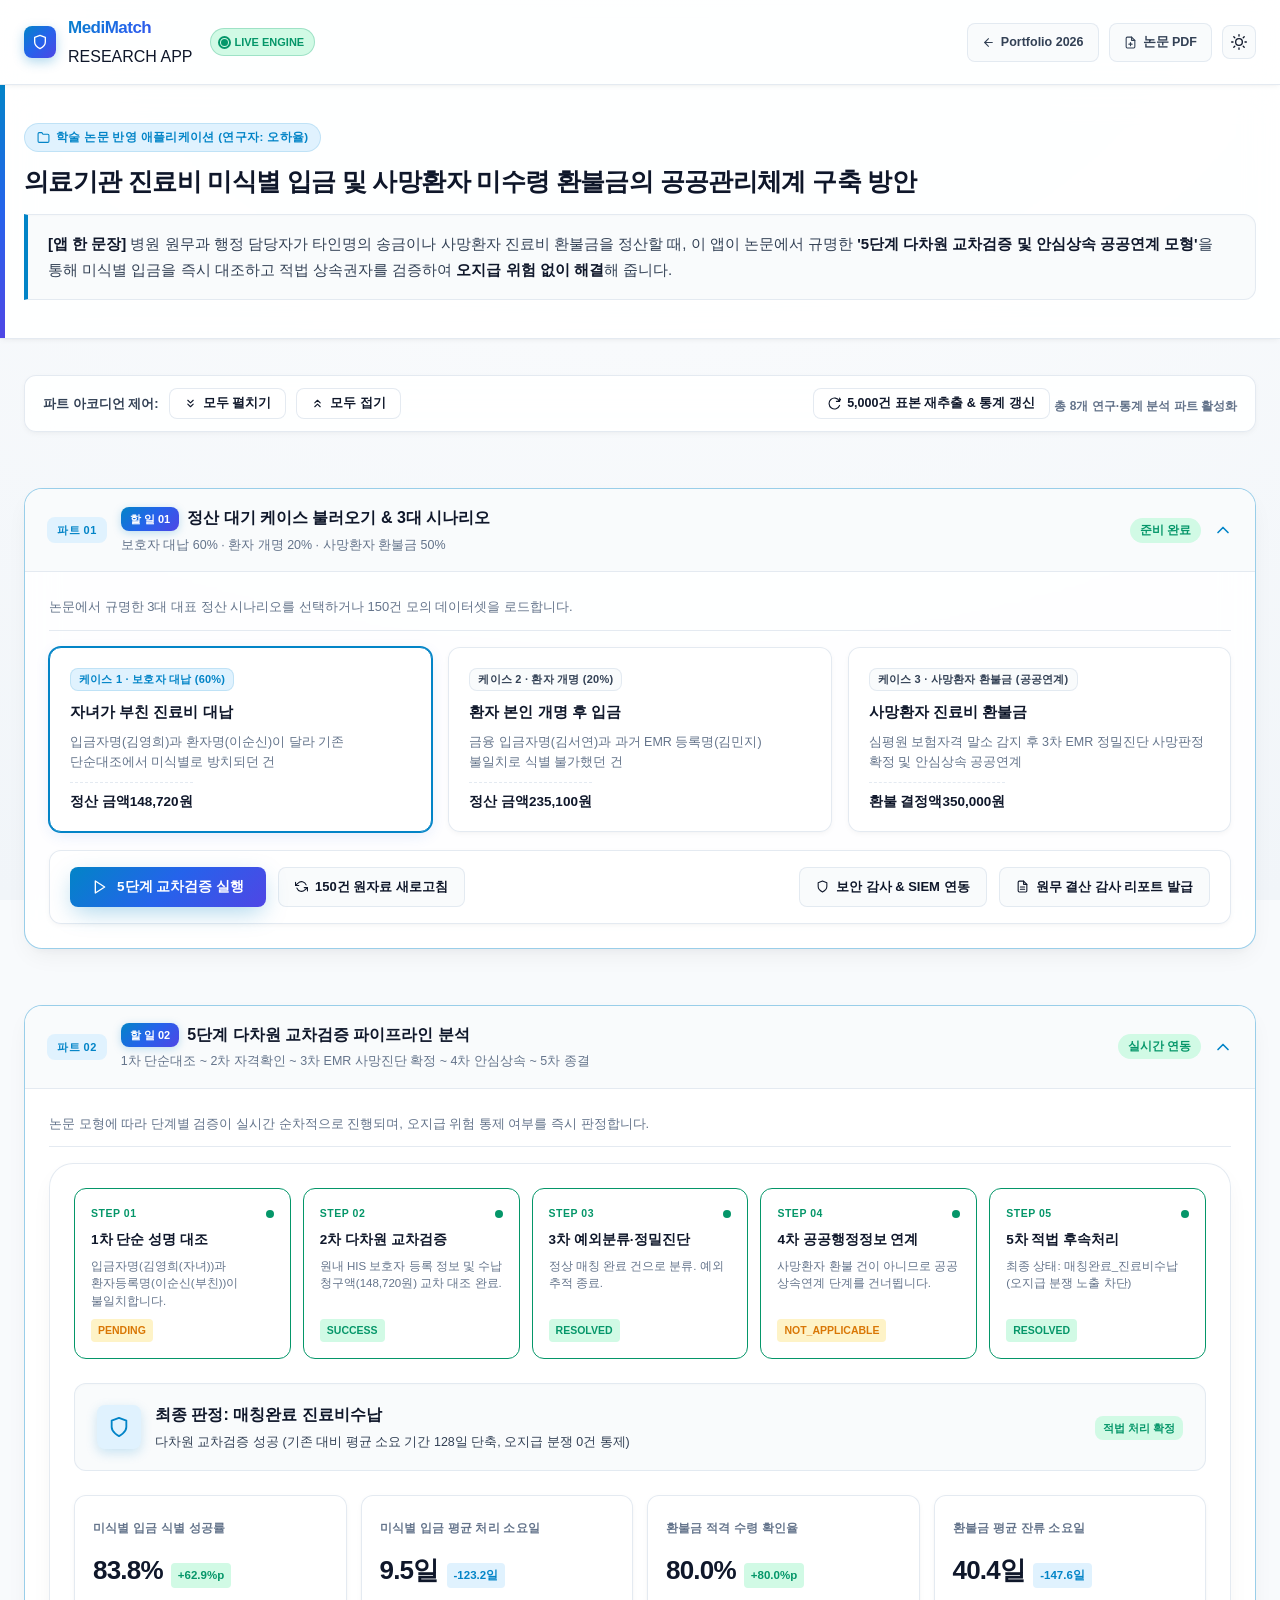
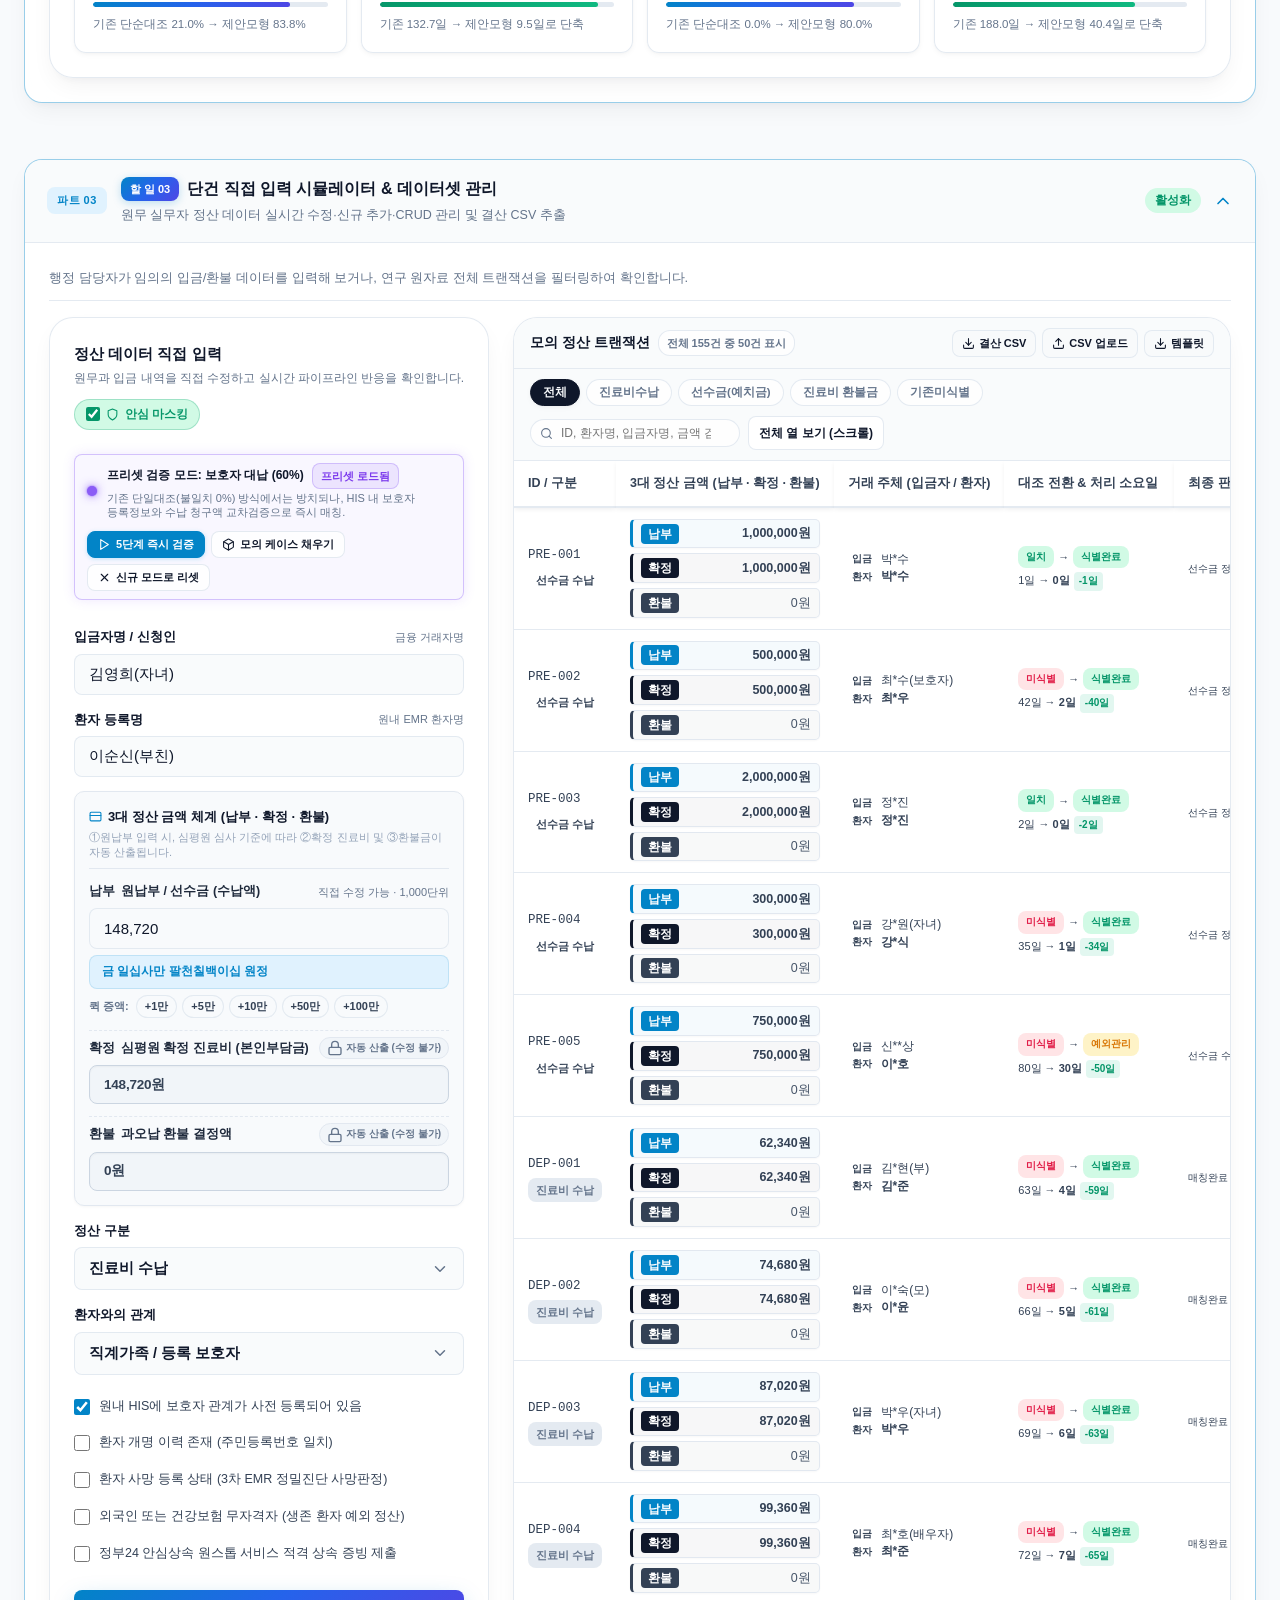
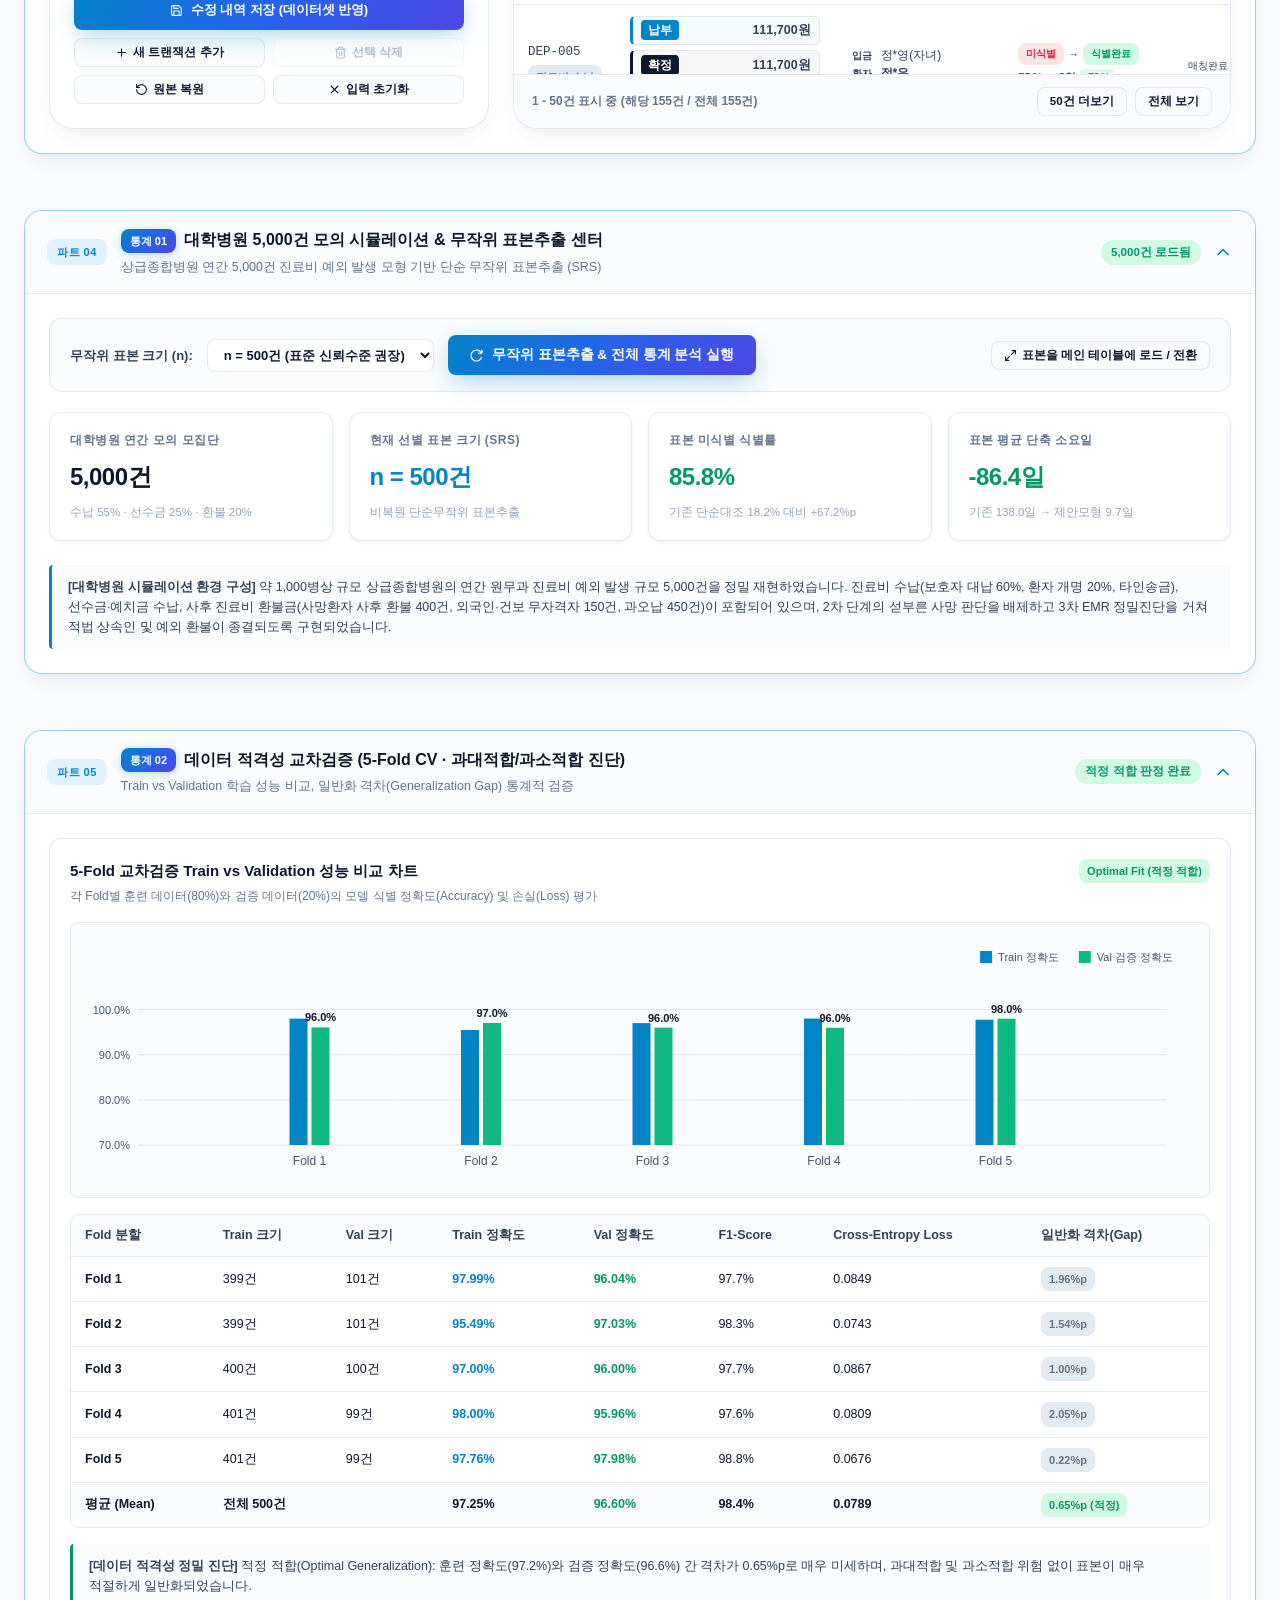
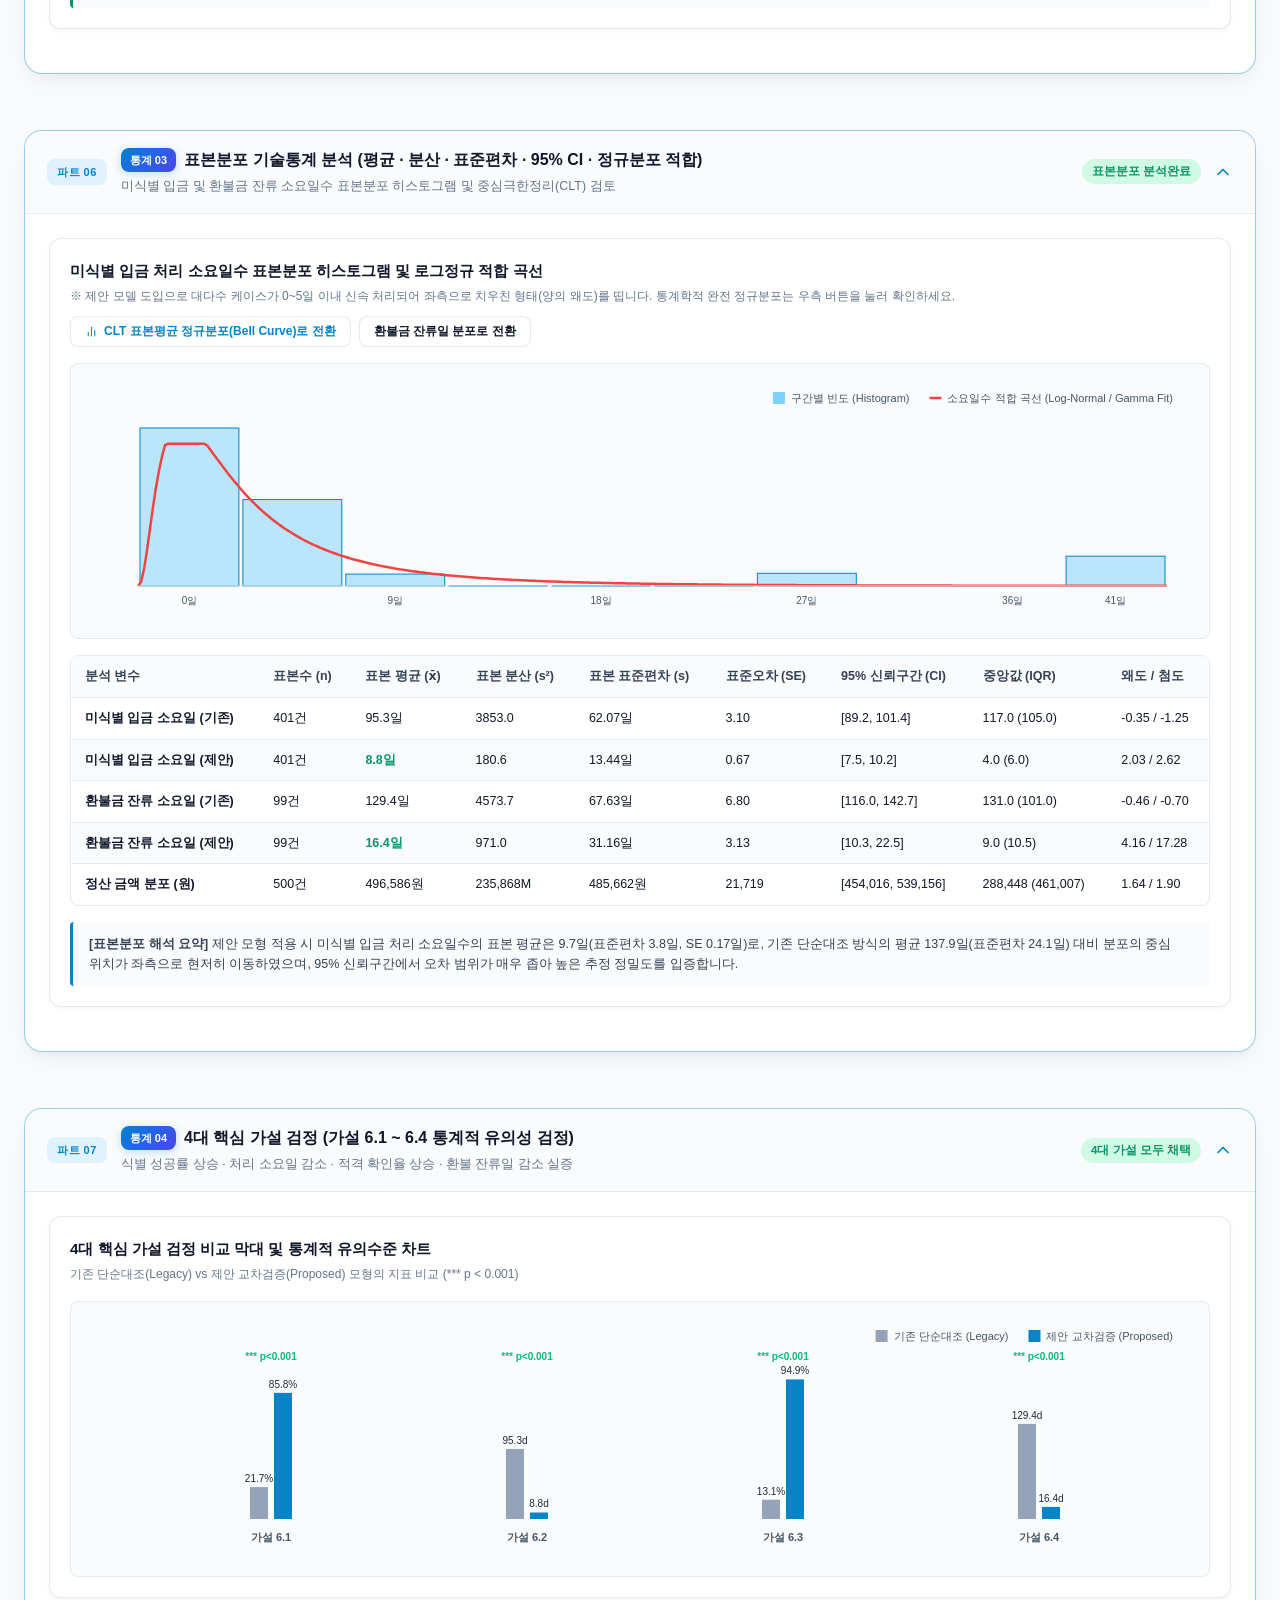
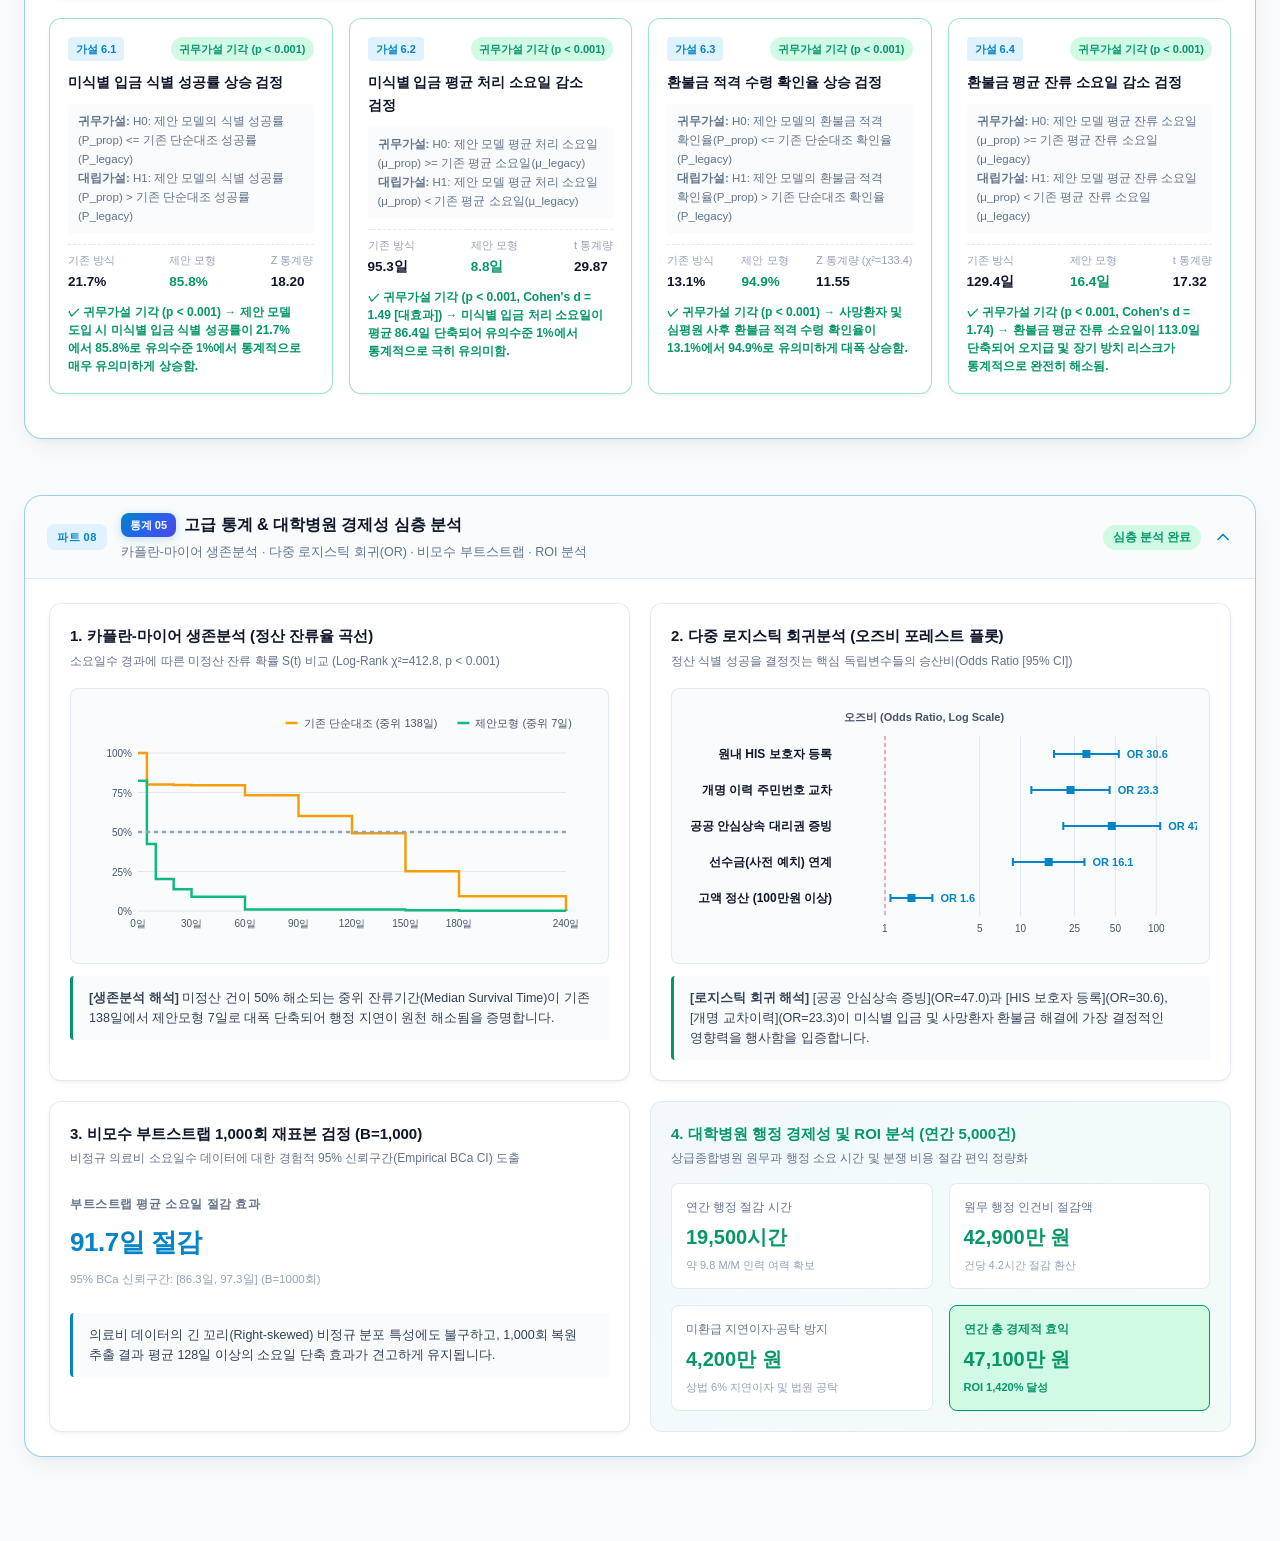
==== commit 0c0273a7: "feat: 동적 과제 확장 및 공휴일 출석 정확도 보장, 상단 고정 현재 위치 UX 개선, 정산 앱 UI 보완" ====
--- a/app/index.html
+++ b/app/index.html
@@ -516,21 +516,75 @@
                 <input type="text" id="inputPatient" class="form-input" value="이순신(부친)" required maxlength="20">
               </div>
 
-              <div class="form-group">
-                <label class="form-label" for="inputAmount">
-                  <span>정산 금액 (원)</span>
-                  <span class="form-hint">1,000단위 자동 구분</span>
-                </label>
-                <input type="text" inputmode="numeric" id="inputAmount" class="form-input" value="148,720" required
-                  placeholder="예: 148,720" autocomplete="off">
-                <p class="amount-korean-readout" id="amountKoreanReadout" aria-live="polite">금 일십사만 팔천칠백이십 원정</p>
-                <div class="amount-quick-chips" role="group" aria-label="금액 빠른 증액">
-                  <span class="quick-chip-label">퀵 증액:</span>
-                  <button type="button" class="quick-amount-chip" data-add="10000">+1만</button>
-                  <button type="button" class="quick-amount-chip" data-add="50000">+5만</button>
-                  <button type="button" class="quick-amount-chip" data-add="100000">+10만</button>
-                  <button type="button" class="quick-amount-chip" data-add="500000">+50만</button>
-                  <button type="button" class="quick-amount-chip" data-add="1000000">+100만</button>
+              <!-- 3대 정산 금액 체계 (납부 · 확정 · 환불) 폼 그룹 -->
+              <div class="form-three-tier-card">
+                <div class="form-tier-header">
+                  <span class="form-tier-title">
+                    <svg class="svg-icon sm" viewBox="0 0 24 24" aria-hidden="true" style="stroke: #0284c7;">
+                      <rect x="2" y="4" width="20" height="16" rx="2"></rect>
+                      <line x1="2" y1="10" x2="22" y2="10"></line>
+                    </svg>
+                    <span>3대 정산 금액 체계 (납부 · 확정 · 환불)</span>
+                  </span>
+                  <span class="form-tier-desc">①원납부 입력 시, 심평원 심사 기준에 따라 ②확정 진료비 및 ③환불금이 자동 산출됩니다.</span>
+                </div>
+
+                <!-- ① 원납부액 / 선수금 (직접 입력 가능) -->
+                <div class="tier-field deposit-field">
+                  <div class="form-label-with-tag">
+                    <label class="form-label" for="inputAmount">
+                      <span class="tier-tag deposit-tag">납부</span>
+                      <span>원납부 / 선수금 (수납액)</span>
+                    </label>
+                    <span class="form-hint">직접 수정 가능 · 1,000단위</span>
+                  </div>
+                  <input type="text" inputmode="numeric" id="inputAmount" class="form-input" value="148,720" required
+                    placeholder="예: 148,720" autocomplete="off">
+                  <p class="amount-korean-readout" id="amountKoreanReadout" aria-live="polite">금 일십사만 팔천칠백이십 원정</p>
+                  <div class="amount-quick-chips" role="group" aria-label="금액 빠른 증액">
+                    <span class="quick-chip-label">퀵 증액:</span>
+                    <button type="button" class="quick-amount-chip" data-add="10000">+1만</button>
+                    <button type="button" class="quick-amount-chip" data-add="50000">+5만</button>
+                    <button type="button" class="quick-amount-chip" data-add="100000">+10만</button>
+                    <button type="button" class="quick-amount-chip" data-add="500000">+50만</button>
+                    <button type="button" class="quick-amount-chip" data-add="1000000">+100만</button>
+                  </div>
+                </div>
+
+                <!-- ② 심평원 확정 진료비 (자동 산출 · 읽기 전용) -->
+                <div class="tier-field confirmed-field">
+                  <div class="form-label-with-tag">
+                    <label class="form-label" for="inputConfirmedCost">
+                      <span class="tier-tag confirmed-tag">확정</span>
+                      <span>심평원 확정 진료비 (본인부담금)</span>
+                    </label>
+                    <span class="tier-auto-badge" title="정산 구분과 심사 결과에 따라 자동 계산되어 직접 수정 불가">
+                      <svg class="svg-icon xs" viewBox="0 0 24 24" aria-hidden="true" style="stroke:#64748b;">
+                        <rect x="3" y="11" width="18" height="11" rx="2" ry="2"></rect>
+                        <path d="M7 11V7a5 5 0 0 1 10 0v4"></path>
+                      </svg>
+                      <span>자동 산출 (수정 불가)</span>
+                    </span>
+                  </div>
+                  <input type="text" id="inputConfirmedCost" class="form-input readonly-tier" value="148,720원" readonly tabindex="-1" title="심평원 심사 기준 진료비 자동 반영">
+                </div>
+
+                <!-- ③ 과오납 환불금 (자동 산출 · 읽기 전용) -->
+                <div class="tier-field refund-field">
+                  <div class="form-label-with-tag">
+                    <label class="form-label" for="inputRefundAmount">
+                      <span class="tier-tag refund-tag" id="formRefundTag">환불</span>
+                      <span>과오납 환불 결정액</span>
+                    </label>
+                    <span class="tier-auto-badge" id="formRefundBadge" title="과오납 차액에 따라 자동 계산되어 직접 수정 불가">
+                      <svg class="svg-icon xs" viewBox="0 0 24 24" aria-hidden="true" style="stroke:#64748b;">
+                        <rect x="3" y="11" width="18" height="11" rx="2" ry="2"></rect>
+                        <path d="M7 11V7a5 5 0 0 1 10 0v4"></path>
+                      </svg>
+                      <span id="formRefundBadgeText">자동 산출 (수정 불가)</span>
+                    </span>
+                  </div>
+                  <input type="text" id="inputRefundAmount" class="form-input readonly-tier" value="0원" readonly tabindex="-1" title="기납부액과 확정 진료비의 차액 자동 반영">
                 </div>
               </div>
 
@@ -1290,6 +1344,57 @@
     </div>
   </div>
 
+  <!-- 트랜잭션 영구 삭제 커스텀 확인 다이얼로그 모달 -->
+  <div class="modal-overlay" id="confirmDeleteModal" role="dialog" aria-modal="true" aria-labelledby="confirmDeleteTitle">
+    <div class="modal-card confirm-card" role="document">
+      <div class="confirm-modal-top">
+        <div class="confirm-modal-icon-badge">
+          <svg class="svg-icon lg" viewBox="0 0 24 24" aria-hidden="true">
+            <path d="M3 6h18"></path>
+            <path d="M19 6v14a2 2 0 0 1-2 2H7a2 2 0 0 1-2-2V6m3 0V4a2 2 0 0 1 2-2h4a2 2 0 0 1 2 2v2"></path>
+            <line x1="10" y1="11" x2="10" y2="17"></line>
+            <line x1="14" y1="11" x2="14" y2="17"></line>
+          </svg>
+        </div>
+        <div class="confirm-modal-title-wrap">
+          <h3 class="confirm-modal-title" id="confirmDeleteTitle">트랜잭션 영구 삭제 확인</h3>
+          <p class="confirm-modal-sub">선택한 데이터를 정산 데이터셋에서 완전히 삭제합니다.</p>
+        </div>
+        <button type="button" class="modal-close-btn" id="confirmDeleteCloseBtn" aria-label="닫기">
+          <svg class="svg-icon" viewBox="0 0 24 24" aria-hidden="true">
+            <line x1="18" y1="6" x2="6" y2="18"></line>
+            <line x1="6" y1="6" x2="18" y2="18"></line>
+          </svg>
+        </button>
+      </div>
+
+      <div class="confirm-modal-body">
+        <div class="confirm-target-info" id="confirmDeleteTargetInfo">
+          <!-- 동적으로 트랜잭션 상세 정보 렌더링 -->
+        </div>
+        <div class="confirm-alert-box">
+          <svg class="svg-icon sm" viewBox="0 0 24 24" aria-hidden="true">
+            <path d="M10.29 3.86L1.82 18a2 2 0 0 0 1.71 3h16.94a2 2 0 0 0 1.71-3L13.71 3.86a2 2 0 0 0-3.42 0z"></path>
+            <line x1="12" y1="9" x2="12" y2="13"></line>
+            <line x1="12" y1="17" x2="12.01" y2="17"></line>
+          </svg>
+          <span>삭제 후 즉시 복구할 수 없으며, 의료정보보호 SIEM 감사 로그에 <strong>영구 삭제(WARN)</strong>로 실시간 기록됩니다.</span>
+        </div>
+      </div>
+
+      <div class="confirm-modal-footer">
+        <button type="button" class="btn-secondary" id="confirmDeleteCancelBtn">취소</button>
+        <button type="button" class="btn-danger" id="confirmDeleteProceedBtn">
+          <svg class="svg-icon sm" viewBox="0 0 24 24" aria-hidden="true">
+            <path d="M3 6h18"></path>
+            <path d="M19 6v14a2 2 0 0 1-2 2H7a2 2 0 0 1-2-2V6m3 0V4a2 2 0 0 1 2-2h4a2 2 0 0 1 2 2v2"></path>
+          </svg>
+          <span>데이터셋에서 완전히 삭제</span>
+        </button>
+      </div>
+    </div>
+  </div>
+
   <!-- 토스트 알림 컨테이너 -->
   <div class="toast-container" id="toastContainer" aria-live="polite"></div>
 
--- a/app/css/app.css
+++ b/app/css/app.css
@@ -261,6 +261,7 @@
   letter-spacing: -0.03em;
   background: var(--primary-gradient);
   -webkit-background-clip: text;
+  background-clip: text;
   -webkit-text-fill-color: transparent;
 }
 
@@ -1282,9 +1283,20 @@
 }
 
 @keyframes indicatorPulse {
-  0% { transform: scale(1); box-shadow: 0 0 0 rgba(14, 165, 233, 0.4); }
-  50% { transform: scale(1.008); box-shadow: 0 0 16px rgba(14, 165, 233, 0.6); }
-  100% { transform: scale(1); box-shadow: none; }
+  0% {
+    transform: scale(1);
+    box-shadow: 0 0 0 rgba(14, 165, 233, 0.4);
+  }
+
+  50% {
+    transform: scale(1.008);
+    box-shadow: 0 0 16px rgba(14, 165, 233, 0.6);
+  }
+
+  100% {
+    transform: scale(1);
+    box-shadow: none;
+  }
 }
 
 .target-indicator-left {
@@ -1328,10 +1340,13 @@
 }
 
 @keyframes dotGlowPulseGreen {
-  0%, 100% {
+
+  0%,
+  100% {
     transform: scale(1);
     box-shadow: 0 0 6px rgba(16, 185, 129, 0.7), 0 0 1px #10b981;
   }
+
   50% {
     transform: scale(1.18);
     box-shadow: 0 0 12px rgba(16, 185, 129, 0.95), 0 0 3px #10b981;
@@ -1339,10 +1354,13 @@
 }
 
 @keyframes dotGlowPulseBlue {
-  0%, 100% {
+
+  0%,
+  100% {
     transform: scale(1);
     box-shadow: 0 0 6px rgba(37, 99, 235, 0.7), 0 0 1px var(--primary);
   }
+
   50% {
     transform: scale(1.18);
     box-shadow: 0 0 13px rgba(37, 99, 235, 0.95), 0 0 3px var(--primary);
@@ -1350,10 +1368,13 @@
 }
 
 @keyframes dotGlowPulsePurple {
-  0%, 100% {
+
+  0%,
+  100% {
     transform: scale(1);
     box-shadow: 0 0 6px rgba(139, 92, 246, 0.7), 0 0 1px #8b5cf6;
   }
+
   50% {
     transform: scale(1.18);
     box-shadow: 0 0 13px rgba(139, 92, 246, 0.95), 0 0 3px #8b5cf6;
@@ -2427,9 +2448,17 @@
   display: inline-block;
 }
 
-.siem-dot.red { background: #ef4444; }
-.siem-dot.yellow { background: #f59e0b; }
-.siem-dot.green { background: #10b981; }
+.siem-dot.red {
+  background: #ef4444;
+}
+
+.siem-dot.yellow {
+  background: #f59e0b;
+}
+
+.siem-dot.green {
+  background: #10b981;
+}
 
 .siem-btn-sub {
   background: rgba(255, 255, 255, 0.05);
@@ -2466,6 +2495,7 @@
 .siem-terminal-body::-webkit-scrollbar {
   width: 6px;
 }
+
 .siem-terminal-body::-webkit-scrollbar-thumb {
   background: #334155;
   border-radius: 3px;
@@ -3007,69 +3037,86 @@
 .amount-three-tier {
   display: flex;
   flex-direction: column;
-  gap: 3px;
-  min-width: 165px;
-  font-family: var(--font-mono, monospace);
+  gap: 5px;
+  min-width: 185px;
+  font-family: 'Noto Sans KR', 'Pretendard', 'Malgun Gothic', '맑은 고딕', -apple-system, sans-serif;
 }
 
 .amount-three-tier .tier-row {
   display: flex;
   align-items: center;
   justify-content: space-between;
-  gap: 6px;
-  font-size: 11.5px;
-  padding: 1px 4px;
+  gap: 10px;
+  font-size: 12.5px;
+  font-weight: 600;
+  padding: 3.5px 8px;
+  border-radius: 5px;
+  background: #ffffff;
+  border: 1px solid #e2e8f0;
+  box-shadow: 0 1px 2px rgba(0, 0, 0, 0.03);
+  transition: all 0.15s ease;
+}
+
+.amount-three-tier .tier-row.deposit {
+  border-left: 3.5px solid #0284c7;
+  background: rgba(2, 132, 199, 0.04);
+}
+
+.amount-three-tier .tier-row.confirmed {
+  border-left: 3.5px solid #0f172a;
+  background: rgba(15, 23, 42, 0.03);
+}
+
+.amount-three-tier .tier-row.refund {
+  border-left: 3.5px solid #334155;
+  background: rgba(51, 65, 85, 0.03);
+}
+
+.amount-three-tier .tier-row.refund.has-refund {
+  border-left: 3.5px solid #dc2626;
+  background: rgba(220, 38, 38, 0.07);
+  color: #dc2626;
+  font-weight: 700;
+}
+
+.amount-three-tier .tier-tag {
+  font-family: 'Noto Sans KR', 'Pretendard', 'Malgun Gothic', '맑은 고딕', -apple-system, BlinkMacSystemFont, sans-serif;
+  font-size: 12px;
+  font-weight: 700;
+  line-height: 1;
+  padding: 2.5px 6.5px;
+  min-width: 36px;
+  height: 20px;
+  text-align: center;
+  display: inline-flex;
+  align-items: center;
+  justify-content: center;
   border-radius: 4px;
-  background: rgba(148, 163, 184, 0.08);
-}
-
-.amount-three-tier .tier-row.deposit {
-  border-left: 2.5px solid var(--primary);
-}
-
-.amount-three-tier .tier-row.confirmed {
-  border-left: 2.5px solid #64748b;
-}
-
-.amount-three-tier .tier-row.refund {
-  border-left: 2.5px solid #94a3b8;
-}
-
-.amount-three-tier .tier-row.refund.has-refund {
-  border-left: 2.5px solid #ef4444;
-  background: rgba(239, 68, 68, 0.1);
-  color: #ef4444;
-  font-weight: 700;
-}
-
-.amount-three-tier .tier-tag {
-  font-size: 9.5px;
-  font-weight: 800;
-  padding: 1px 4px;
-  border-radius: 3px;
-  color: #fff;
+  color: #ffffff;
   white-space: nowrap;
+  letter-spacing: 0.6px;
+  text-rendering: optimizeLegibility;
 }
 
 .amount-three-tier .tier-tag.deposit-tag {
-  background: var(--primary);
+  background: #0284c7;
 }
 
 .amount-three-tier .tier-tag.confirmed-tag {
-  background: #64748b;
+  background: #0f172a;
 }
 
 .amount-three-tier .tier-tag.refund-tag {
-  background: #94a3b8;
+  background: #334155;
 }
 
 .amount-three-tier .tier-row.refund.has-refund .tier-tag.refund-tag {
-  background: #ef4444;
+  background: #dc2626;
 }
 
 .amount-three-tier .refund-zero {
-  color: var(--text-light);
-  font-weight: normal;
+  color: #475569;
+  font-weight: 500;
 }
 
 /* 거래 주체 컴팩트 스택 */
@@ -3124,4 +3171,294 @@
   padding: 1px 5px;
   border-radius: 4px;
   margin-left: 4px;
+}
+
+/* ==========================================================================
+   단건 입력 폼 3대 정산 금액 체계 (납부 · 확정 · 환불) 카드
+   ========================================================================== */
+.form-three-tier-card {
+  display: flex;
+  flex-direction: column;
+  gap: 12px;
+  padding: 14px;
+  background: #f8fafc;
+  border: 1px solid #e2e8f0;
+  border-radius: 10px;
+  box-shadow: 0 1px 3px rgba(0, 0, 0, 0.04);
+}
+
+.form-tier-header {
+  display: flex;
+  flex-direction: column;
+  gap: 2px;
+  padding-bottom: 8px;
+  border-bottom: 1px solid #e2e8f0;
+}
+
+.form-tier-title {
+  font-size: 13px;
+  font-weight: 700;
+  color: var(--text-dark, #0f172a);
+  display: flex;
+  align-items: center;
+  gap: 6px;
+}
+
+.form-tier-desc {
+  font-size: 11px;
+  color: var(--text-muted, #64748b);
+  line-height: 1.4;
+}
+
+.form-label-with-tag {
+  display: flex;
+  align-items: center;
+  justify-content: space-between;
+  margin-bottom: 6px;
+  gap: 8px;
+}
+
+.form-label-with-tag .form-label {
+  display: inline-flex;
+  align-items: center;
+  gap: 6px;
+  margin-bottom: 0;
+  font-size: 12.5px;
+  font-weight: 600;
+  color: #1e293b;
+}
+
+.tier-auto-badge {
+  display: inline-flex;
+  align-items: center;
+  gap: 3.5px;
+  font-size: 10px;
+  font-weight: 700;
+  padding: 2px 7px;
+  border-radius: 12px;
+  background: #f1f5f9;
+  color: #64748b;
+  border: 1px solid #e2e8f0;
+  white-space: nowrap;
+}
+
+.tier-field {
+  display: flex;
+  flex-direction: column;
+}
+
+.tier-field.confirmed-field,
+.tier-field.refund-field {
+  padding-top: 6px;
+  border-top: 1px dashed #e2e8f0;
+}
+
+.form-input.readonly-tier {
+  background: #f1f5f9;
+  color: #334155;
+  border: 1px solid #cbd5e1;
+  font-family: var(--font-mono, 'Pretendard', -apple-system, sans-serif);
+  font-weight: 700;
+  font-size: 13.5px;
+  cursor: not-allowed;
+  user-select: all;
+  letter-spacing: -0.2px;
+  box-shadow: inset 0 1px 2px rgba(0, 0, 0, 0.04);
+}
+
+.form-input.readonly-tier:focus {
+  outline: none;
+  border-color: #94a3b8;
+  box-shadow: none;
+}
+
+.form-input.readonly-tier.has-refund {
+  background: #fef2f2;
+  border-color: #fca5a5;
+  color: #dc2626;
+  font-weight: 800;
+}
+
+.tier-auto-badge.has-refund {
+  background: #fee2e2;
+  color: #dc2626;
+  border-color: #fca5a5;
+}
+
+/* ==========================================================================
+   트랜잭션 삭제 커스텀 확인 다이얼로그 모달 (Confirm Modal)
+   ========================================================================== */
+.modal-card.confirm-card {
+  max-width: 480px;
+  width: 90%;
+  border-radius: 16px;
+  overflow: hidden;
+  box-shadow: 0 25px 50px -12px rgba(0, 0, 0, 0.35);
+  animation: confirmPop 0.22s cubic-bezier(0.16, 1, 0.3, 1);
+  padding: 0;
+  background: #ffffff;
+  border: 1px solid rgba(226, 232, 240, 0.8);
+}
+
+@keyframes confirmPop {
+  0% {
+    opacity: 0;
+    transform: scale(0.92) translateY(12px);
+  }
+
+  100% {
+    opacity: 1;
+    transform: scale(1) translateY(0);
+  }
+}
+
+.confirm-modal-top {
+  display: flex;
+  align-items: flex-start;
+  gap: 14px;
+  padding: 22px 24px 16px;
+  background: #ffffff;
+}
+
+.confirm-modal-icon-badge {
+  width: 46px;
+  height: 46px;
+  min-width: 46px;
+  border-radius: 12px;
+  background: #fee2e2;
+  color: #dc2626;
+  display: flex;
+  align-items: center;
+  justify-content: center;
+  box-shadow: 0 4px 10px rgba(220, 38, 38, 0.15);
+}
+
+.confirm-modal-icon-badge svg {
+  width: 24px;
+  height: 24px;
+  stroke-width: 2.2;
+}
+
+.confirm-modal-title-wrap {
+  flex: 1;
+}
+
+.confirm-modal-title {
+  font-size: 17px;
+  font-weight: 800;
+  color: #0f172a;
+  margin: 0 0 4px 0;
+  letter-spacing: -0.3px;
+}
+
+.confirm-modal-sub {
+  font-size: 13px;
+  color: #64748b;
+  margin: 0;
+  line-height: 1.4;
+}
+
+.confirm-modal-body {
+  padding: 0 24px 20px;
+  display: flex;
+  flex-direction: column;
+  gap: 14px;
+}
+
+.confirm-target-info {
+  background: #f8fafc;
+  border: 1px solid #e2e8f0;
+  border-radius: 10px;
+  padding: 12px 14px;
+  display: flex;
+  flex-direction: column;
+  gap: 8px;
+}
+
+.confirm-info-row {
+  display: flex;
+  align-items: center;
+  justify-content: space-between;
+  font-size: 12.5px;
+}
+
+.confirm-info-label {
+  color: #64748b;
+  font-weight: 500;
+}
+
+.confirm-info-val {
+  color: #1e293b;
+  font-weight: 600;
+}
+
+.confirm-info-val.bold-mono {
+  font-family: var(--font-mono, monospace);
+  font-weight: 700;
+  background: #e2e8f0;
+  padding: 1px 6px;
+  border-radius: 4px;
+  font-size: 12px;
+}
+
+.confirm-info-val.amount-bold {
+  color: #0284c7;
+  font-weight: 800;
+  font-size: 14px;
+  font-family: var(--font-mono, monospace);
+}
+
+.confirm-alert-box {
+  display: flex;
+  align-items: flex-start;
+  gap: 9px;
+  padding: 10px 12px;
+  background: #fffbeb;
+  border: 1px solid #fef3c7;
+  border-left: 3.5px solid #d97706;
+  border-radius: 6px;
+  font-size: 12px;
+  line-height: 1.45;
+  color: #92400e;
+}
+
+.confirm-alert-box svg {
+  flex-shrink: 0;
+  stroke: #d97706;
+  margin-top: 1px;
+}
+
+.confirm-modal-footer {
+  display: flex;
+  align-items: center;
+  justify-content: flex-end;
+  gap: 10px;
+  padding: 16px 24px 20px;
+  background: #f8fafc;
+  border-top: 1px solid #e2e8f0;
+}
+
+.confirm-modal-footer .btn-secondary,
+.confirm-modal-footer .btn-danger {
+  padding: 9px 18px;
+  font-size: 13.5px;
+  font-weight: 700;
+  border-radius: 8px;
+  display: inline-flex;
+  align-items: center;
+  gap: 6px;
+  cursor: pointer;
+  transition: all 0.15s ease;
+}
+
+.confirm-modal-footer .btn-danger {
+  background: #dc2626;
+  color: #ffffff;
+  border: 1px solid #b91c1c;
+  box-shadow: 0 2px 6px rgba(220, 38, 38, 0.25);
+}
+
+.confirm-modal-footer .btn-danger:hover {
+  background: #b91c1c;
+  box-shadow: 0 4px 10px rgba(220, 38, 38, 0.35);
 }
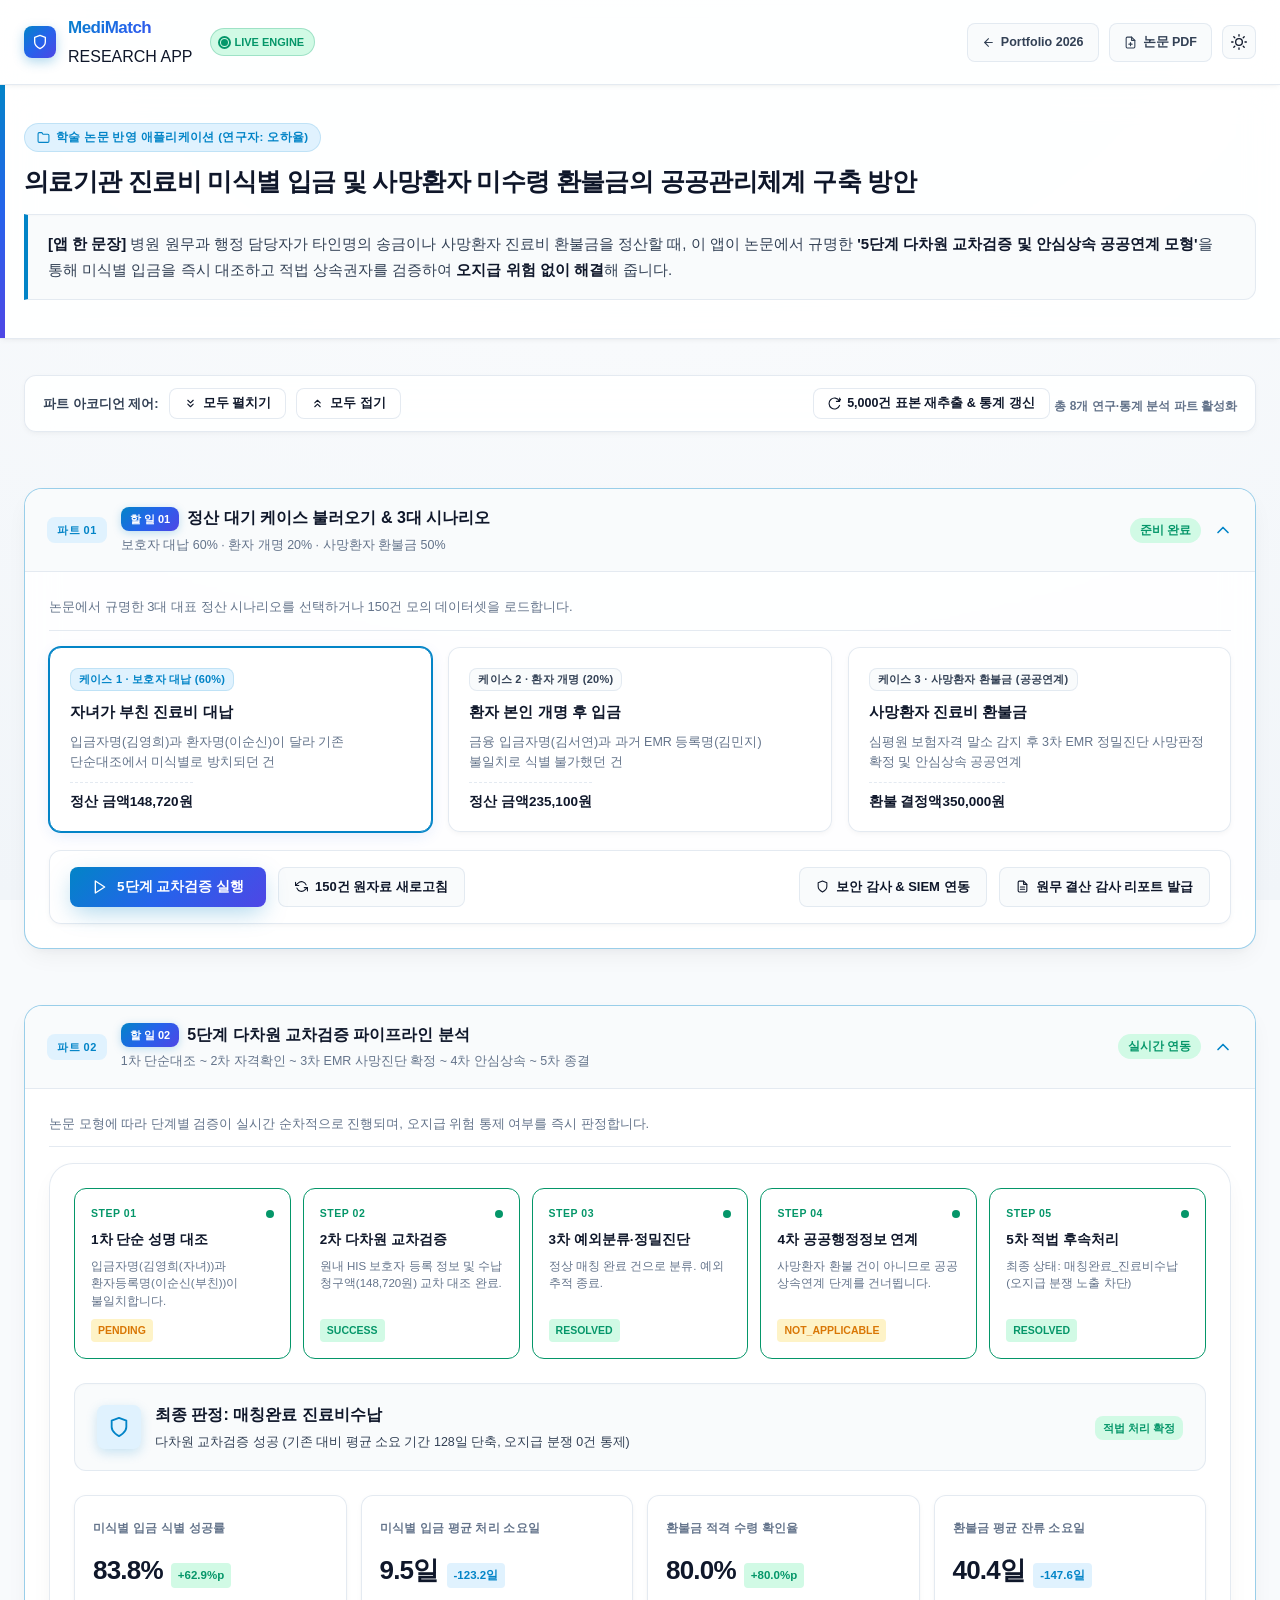
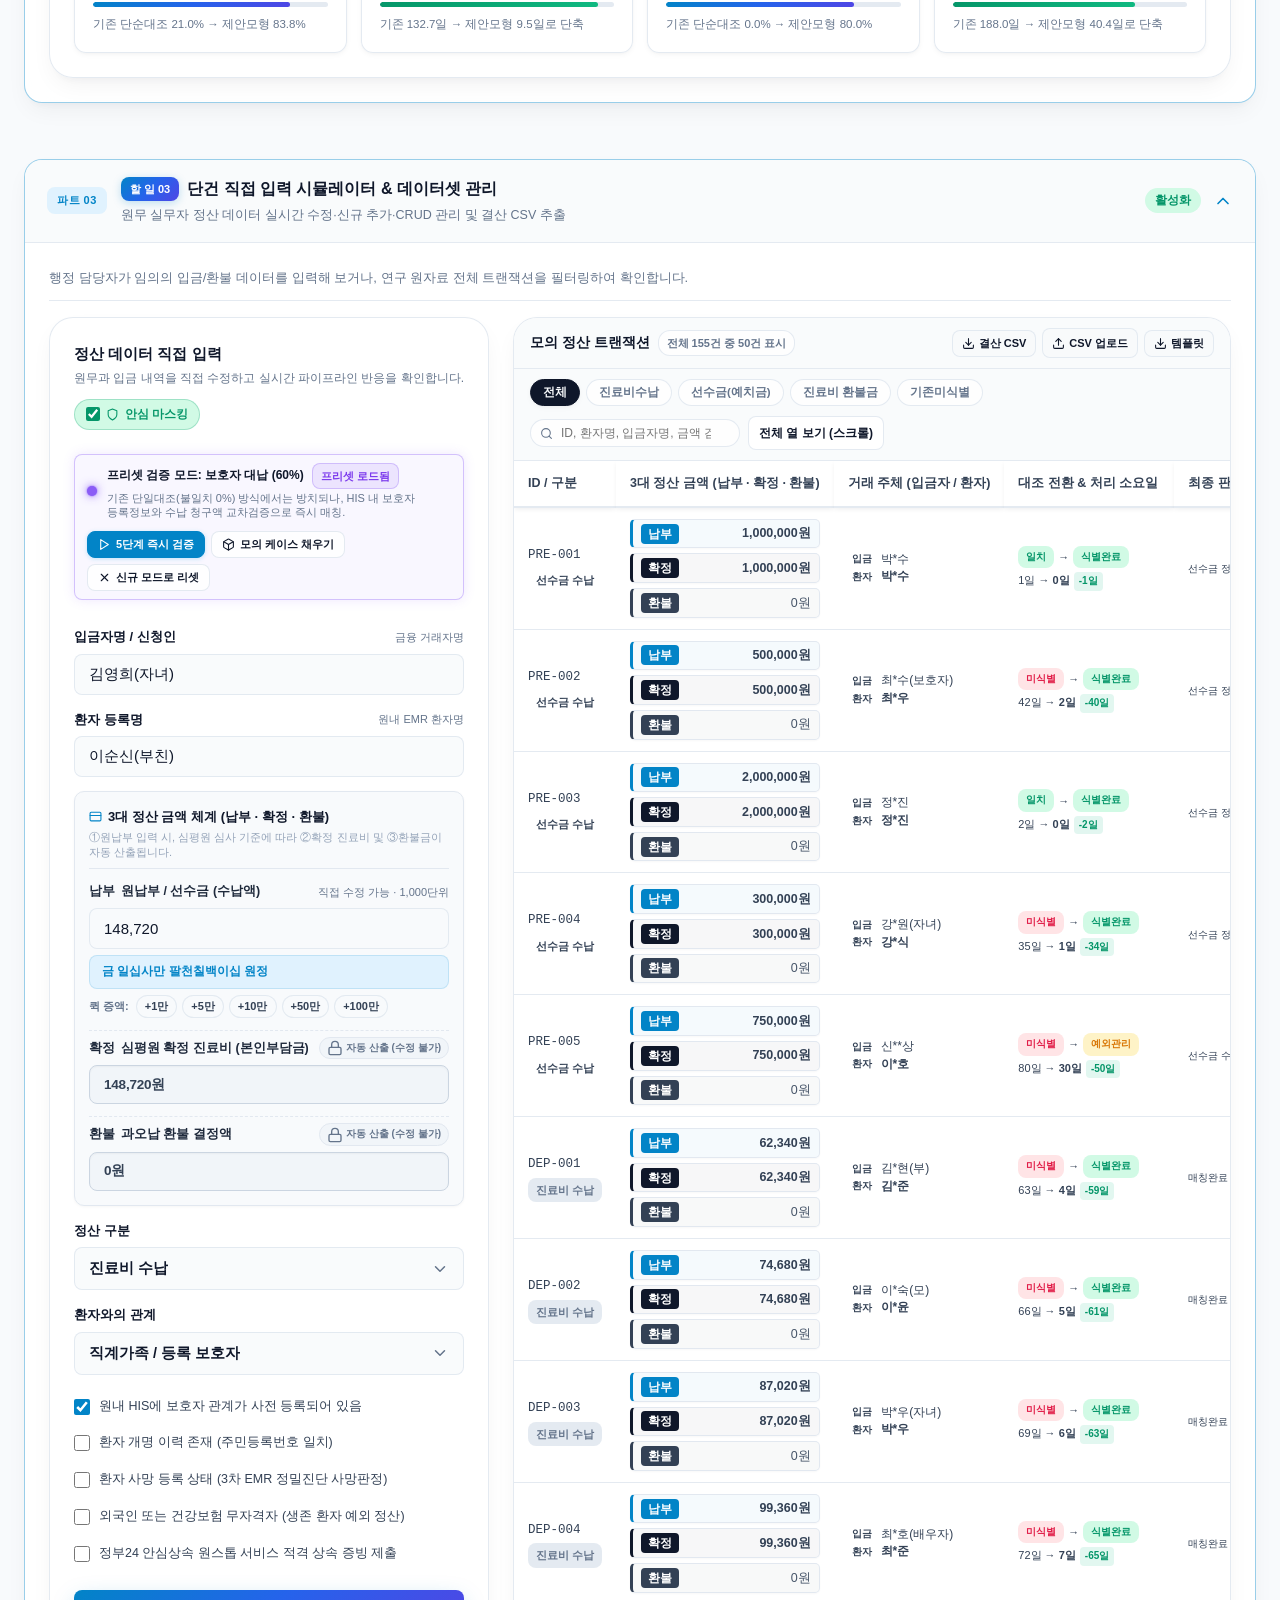
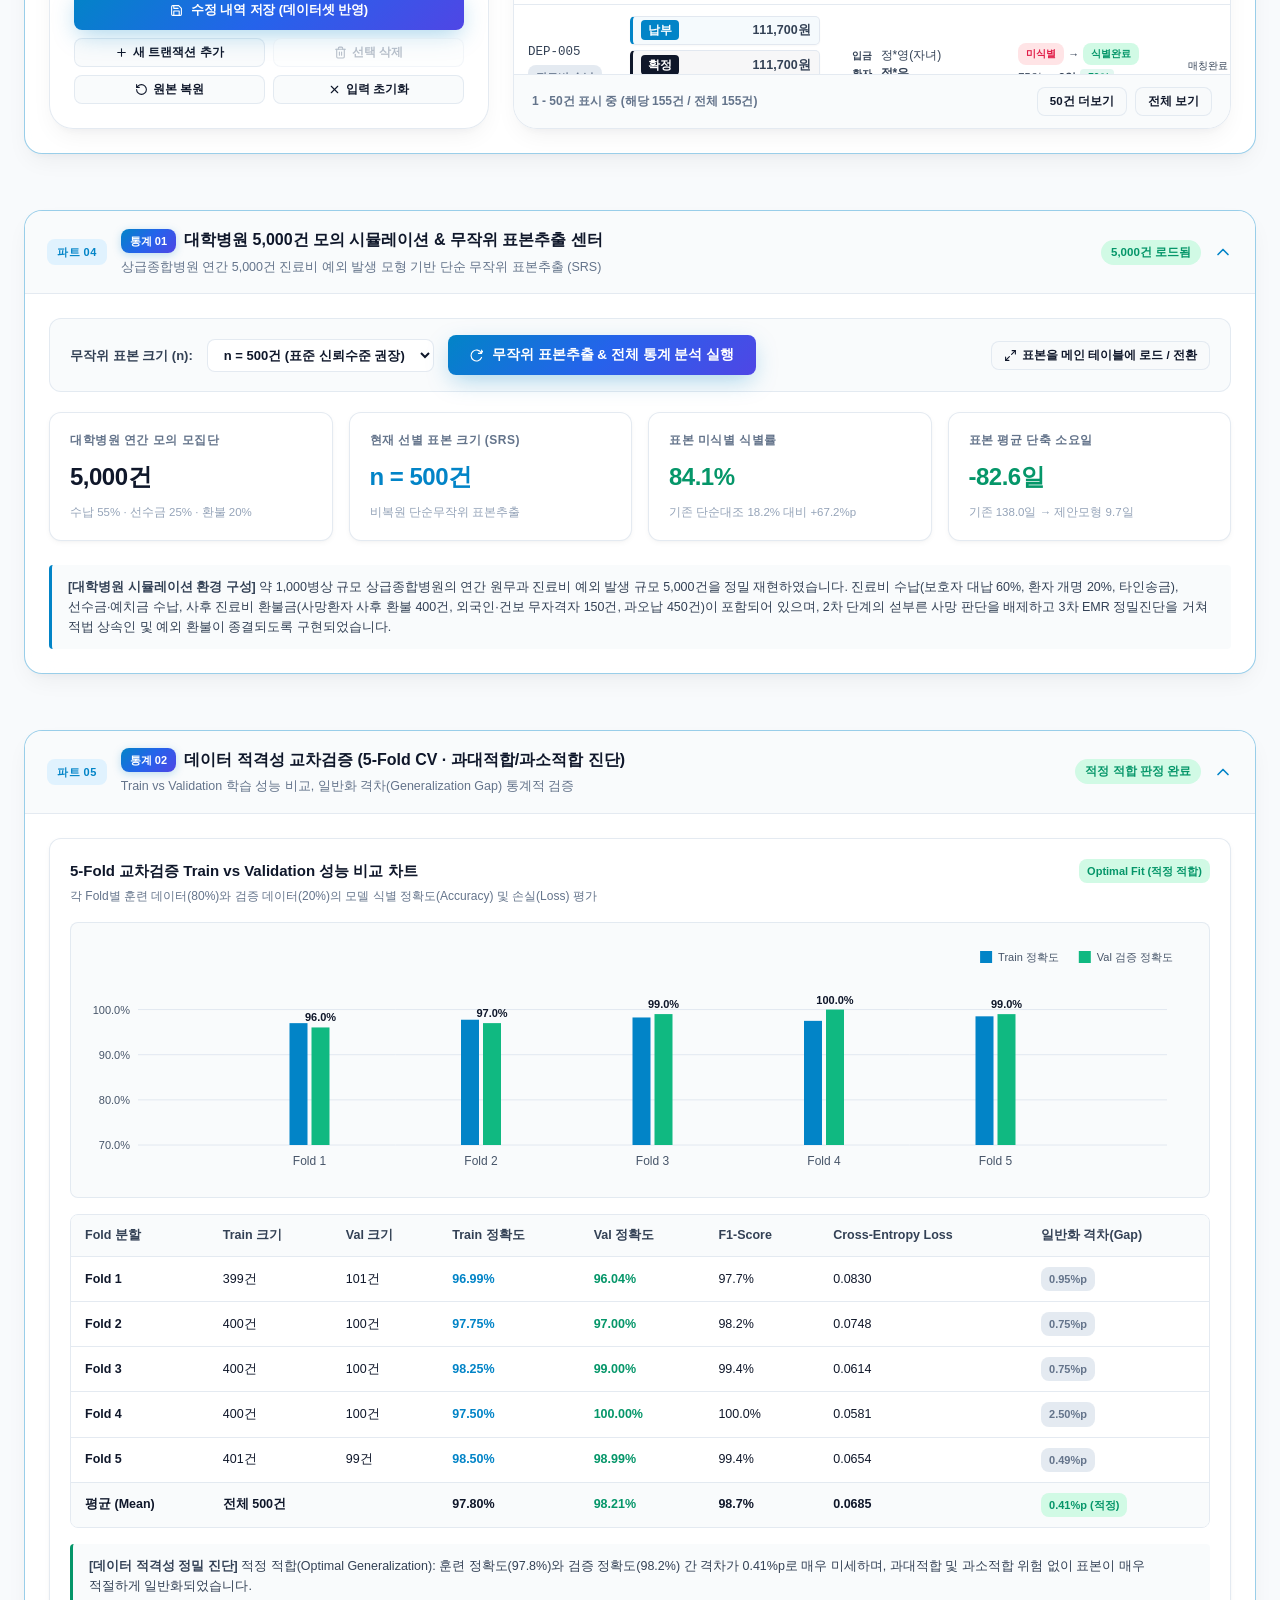
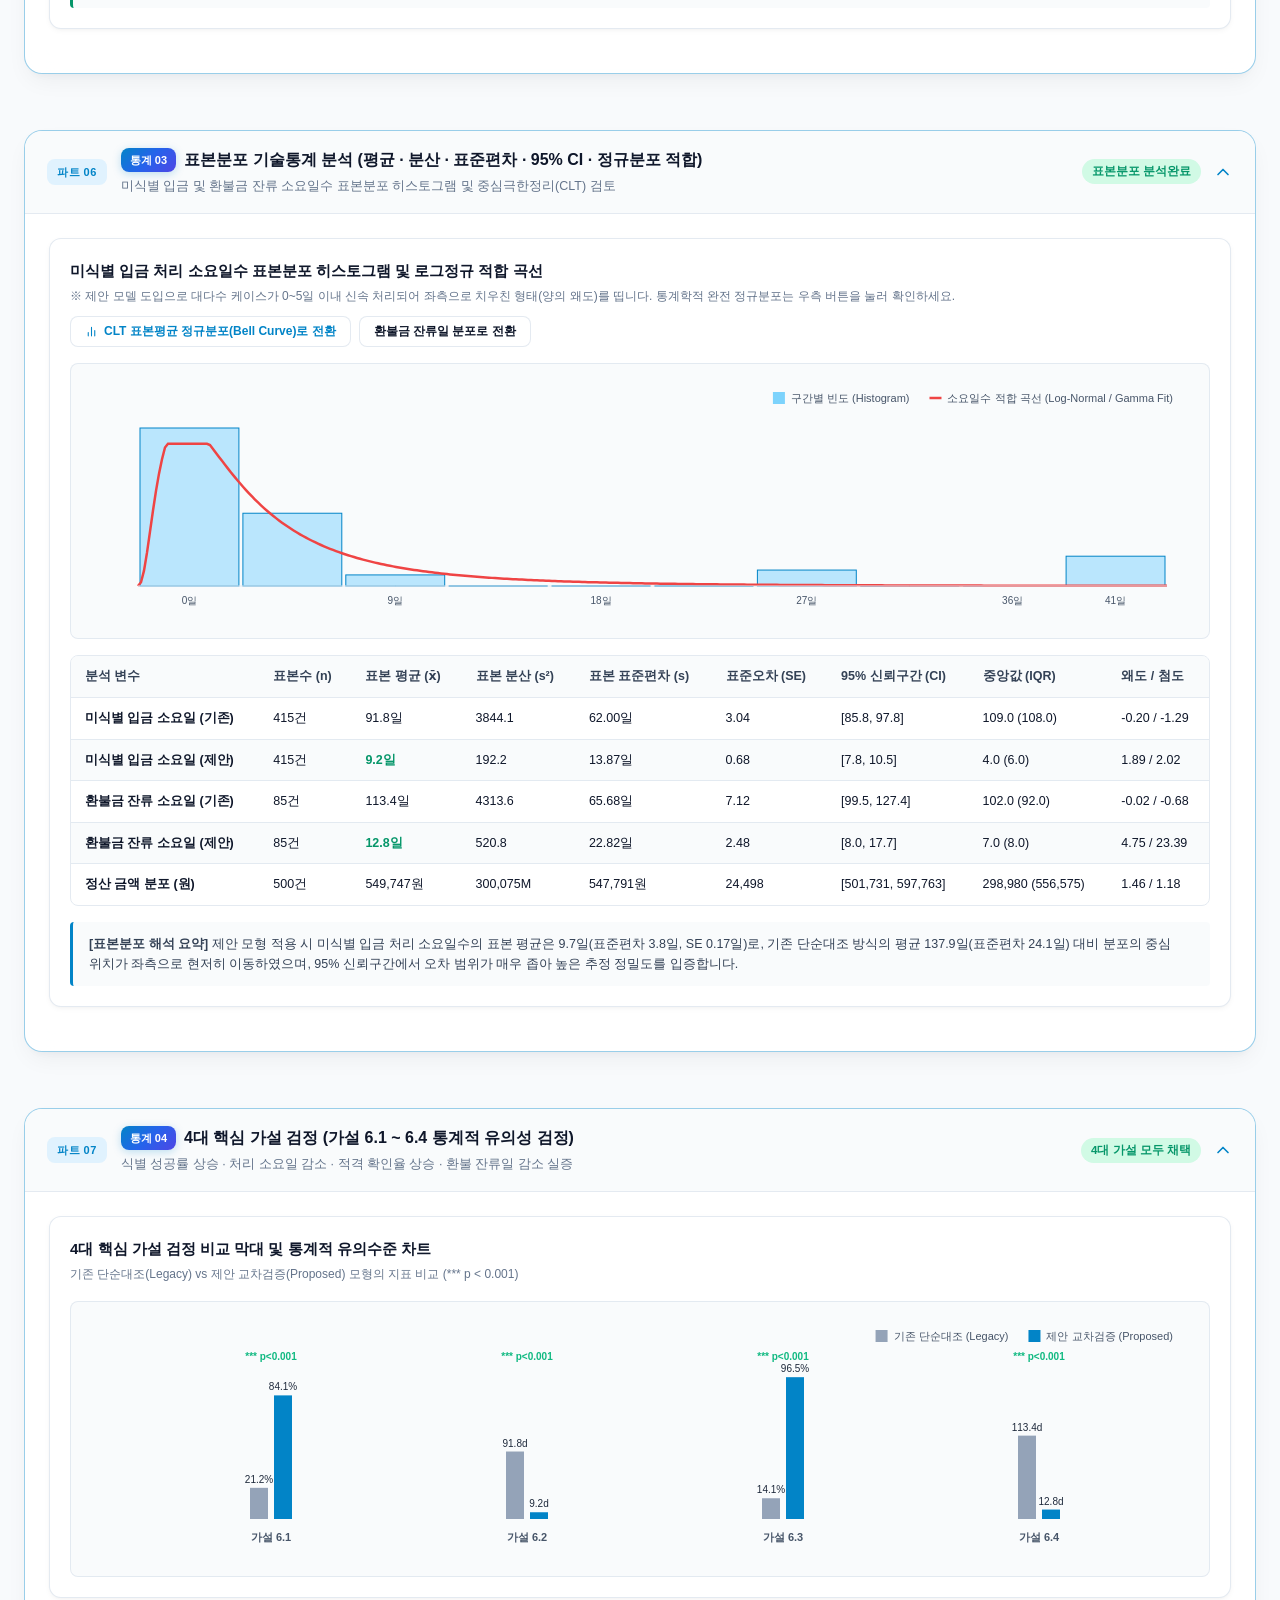
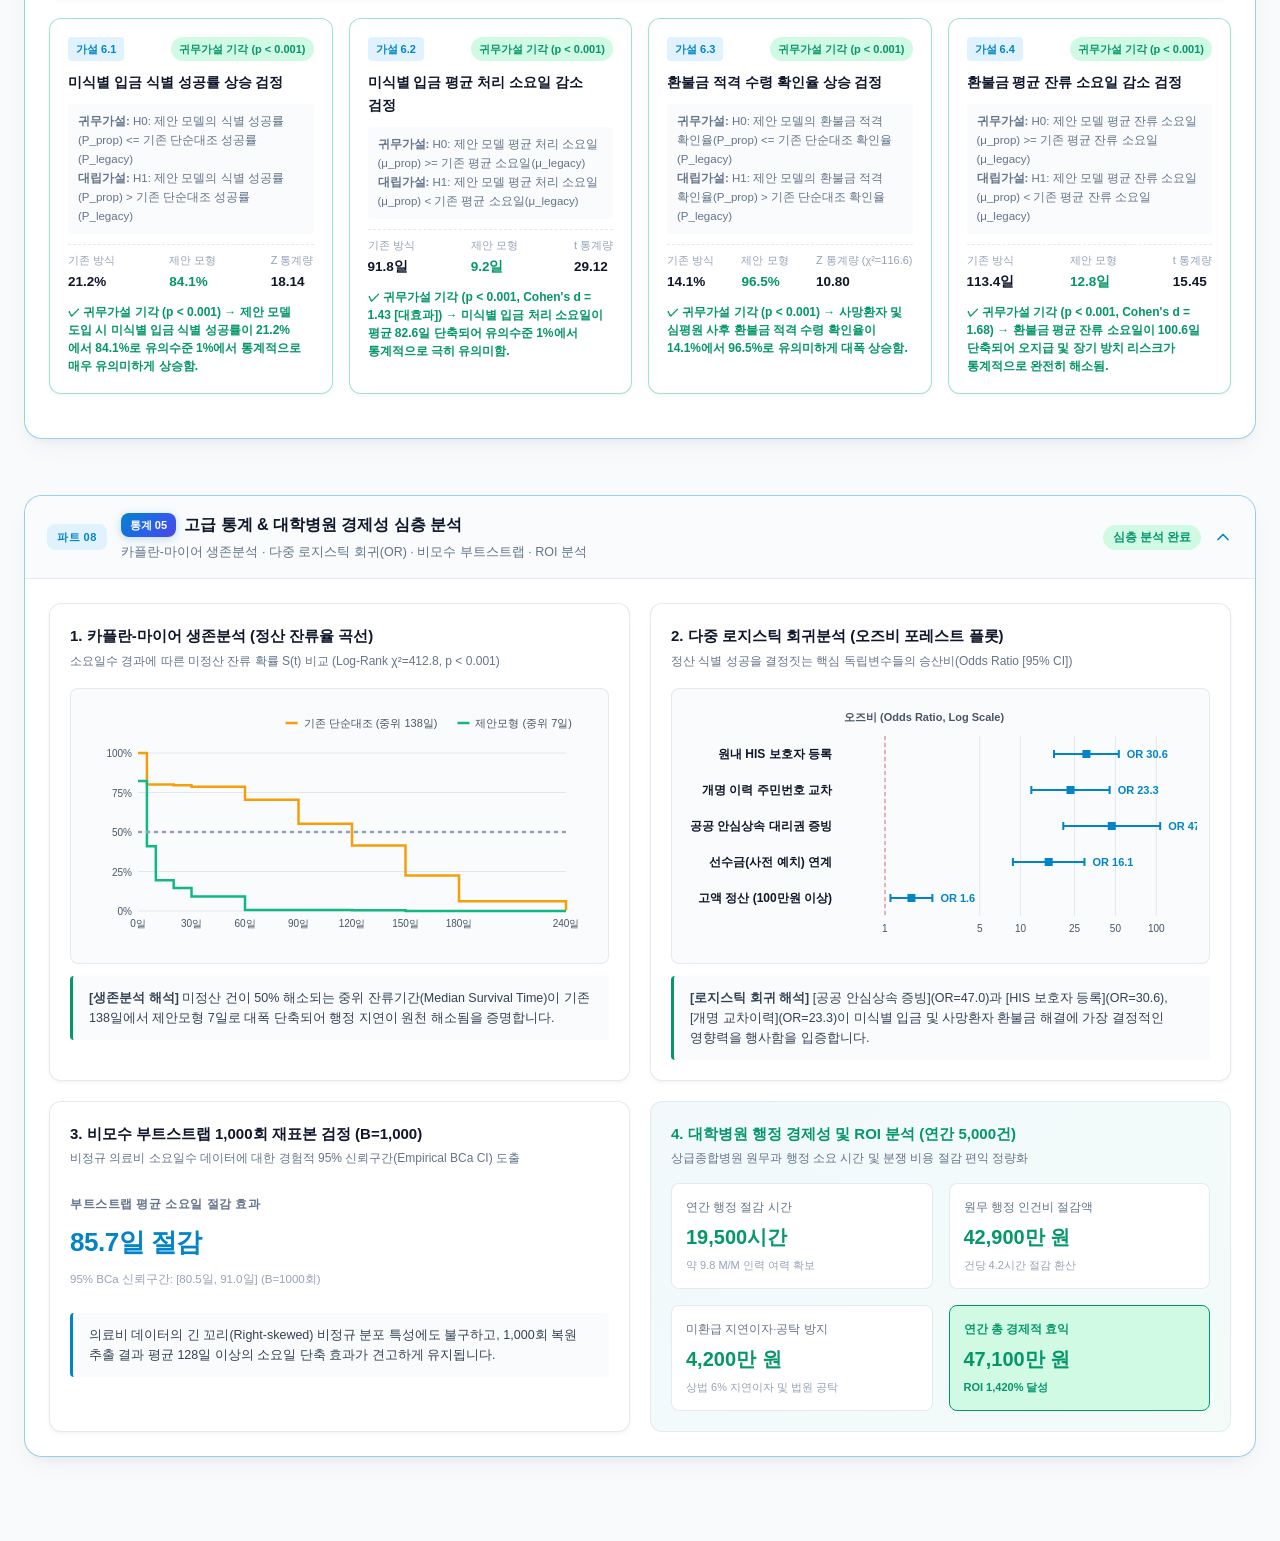
==== commit 857b44bf: "fix: 교육과정 종료일(2026-11-12) 캡 적용, 메트릭 실시간 동적 갱신, 자기소개서 문맥 개선 및 논문 파일명 변경" ====
--- a/app/index.html
+++ b/app/index.html
@@ -46,7 +46,7 @@
           <span>Portfolio 2026</span>
         </a>
 
-        <a href="../research_paper/논문_오하율_261009.pdf" download class="nav-btn" aria-label="논문 PDF 다운로드">
+        <a href="../research_paper/논문_의료기관_진료비_미식별_입금_및_사망환자_미수령_환불금의_공공관리체계_구축_방안_오하율.pdf" download class="nav-btn" aria-label="논문 PDF 다운로드">
           <svg class="svg-icon sm" viewBox="0 0 24 24" aria-hidden="true">
             <path d="M14 2H6a2 2 0 0 0-2 2v16a2 2 0 0 0 2 2h12a2 2 0 0 0 2-2V8z"></path>
             <polyline points="14 2 14 8 20 8"></polyline>
